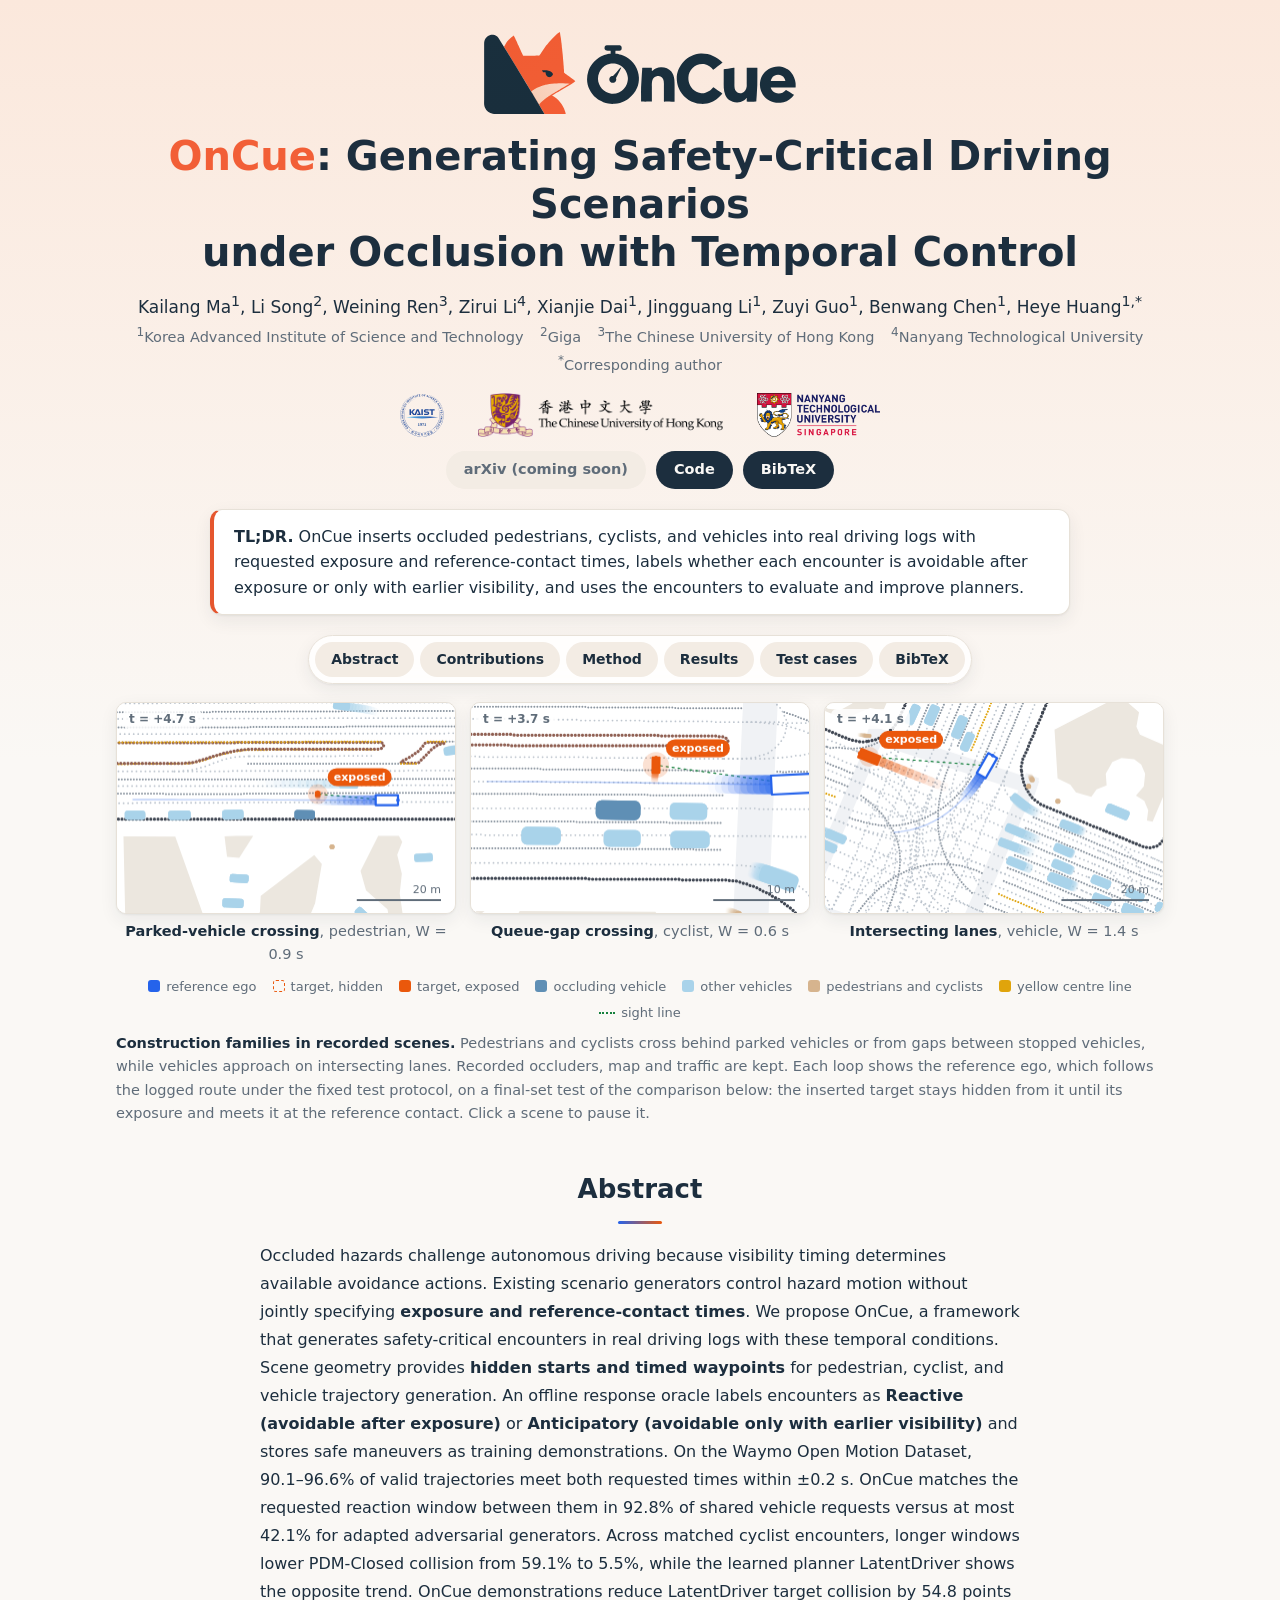
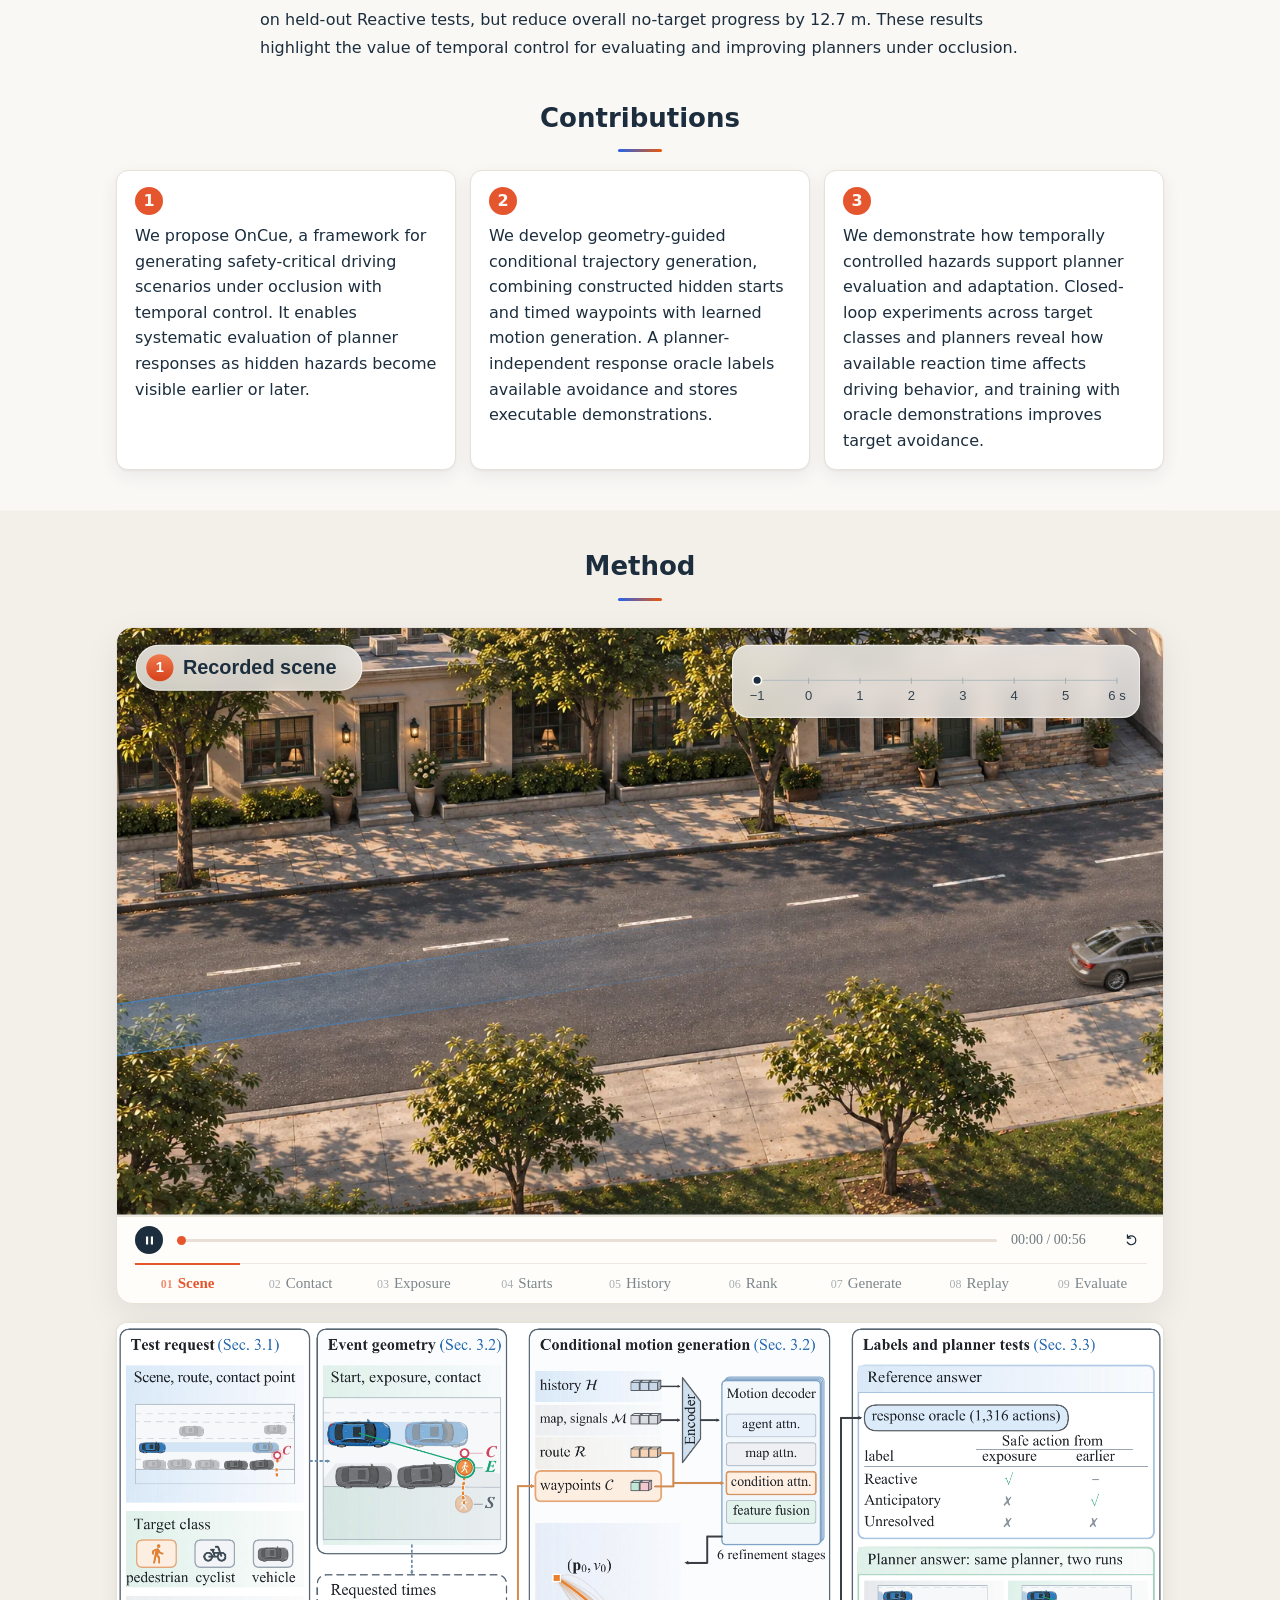
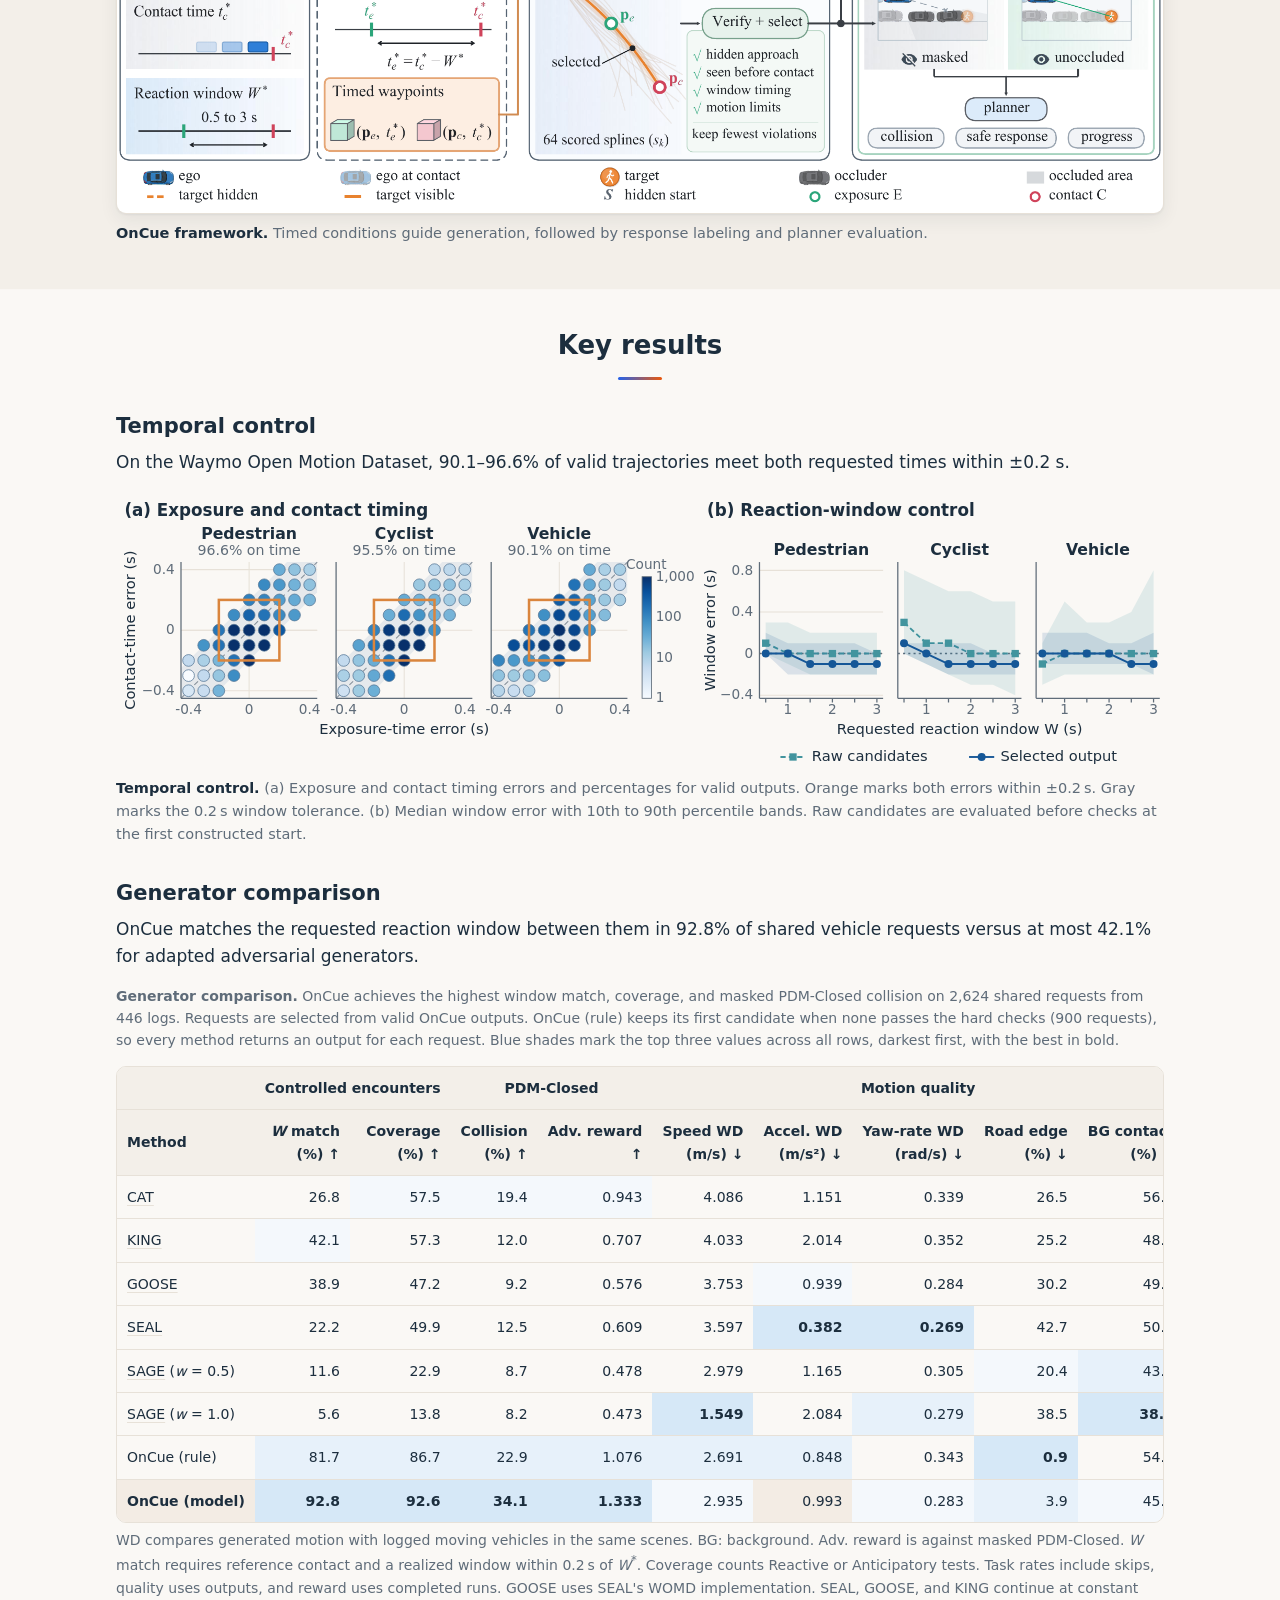
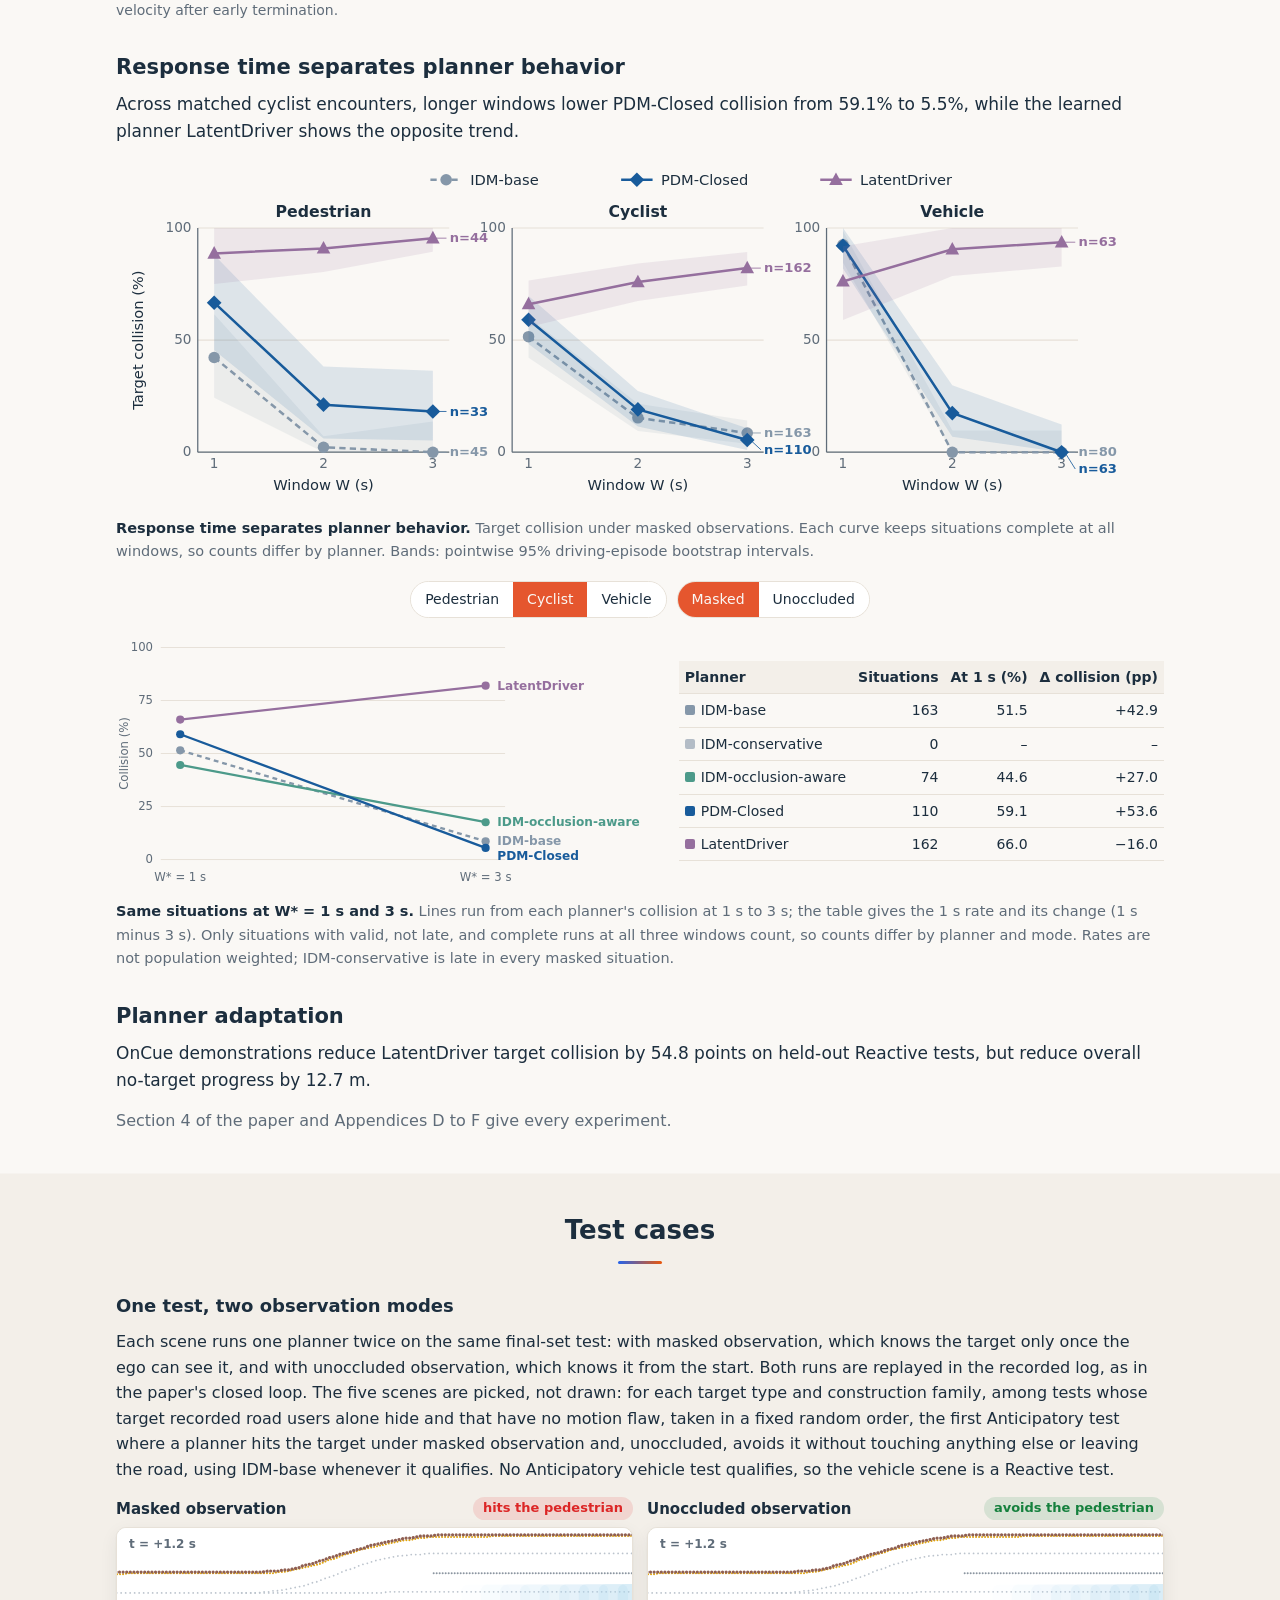
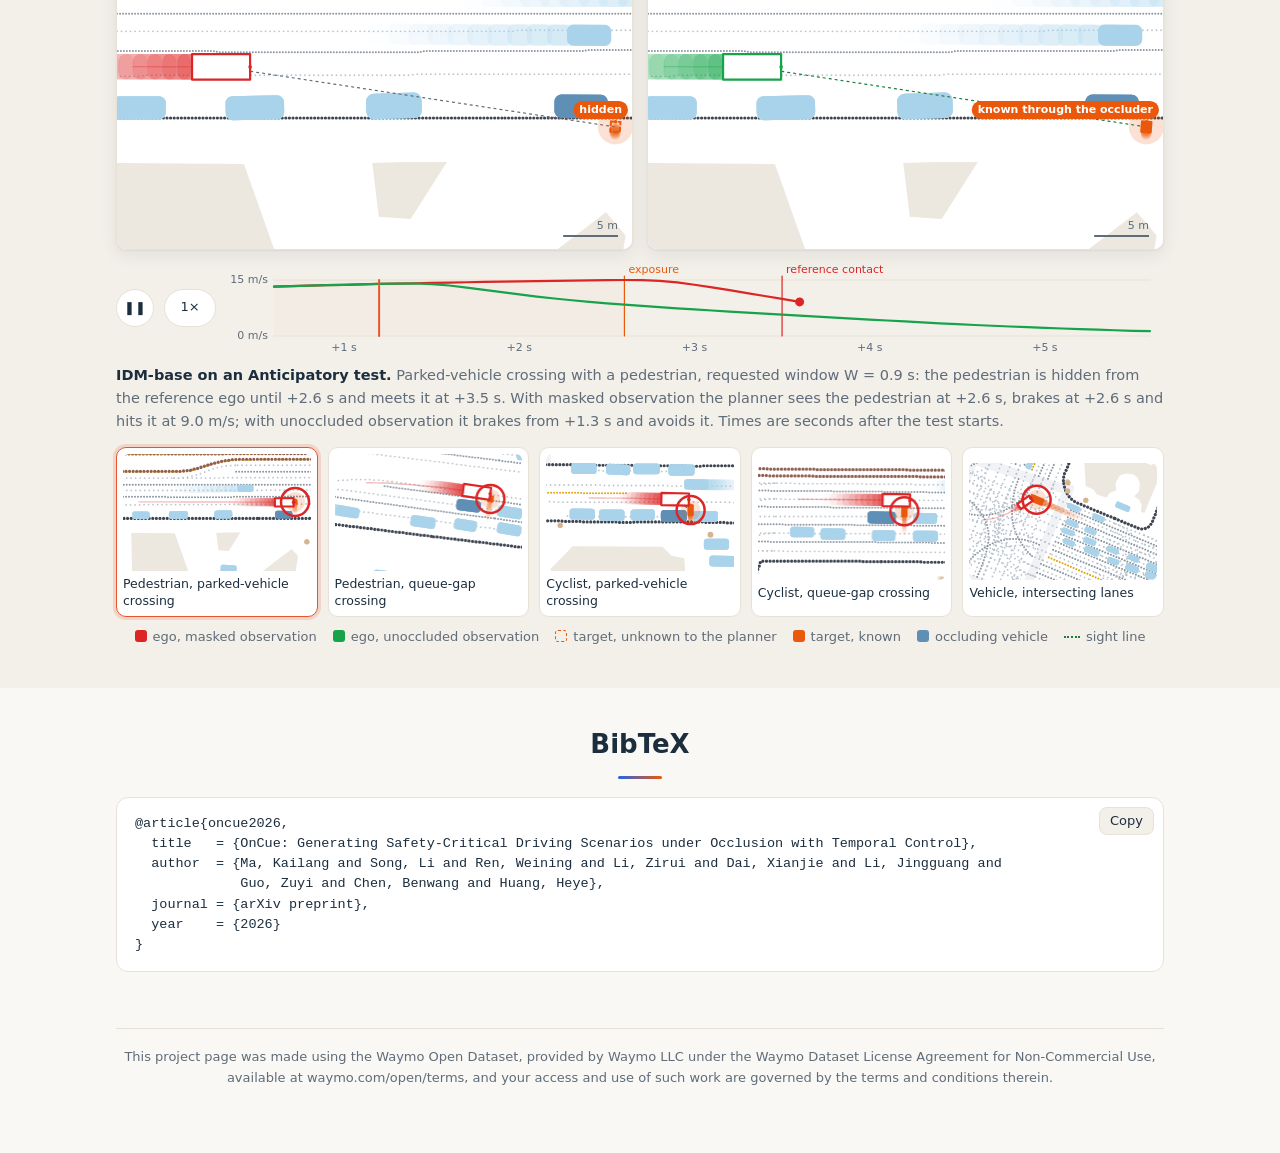
==== docs/index.html @ 8ee6f63e "Project page: anchors clear the section bar, a shorter first screen, a narrower left-aligned abstrac" ====
<!doctype html>
<html lang="en" data-theme="light">
<head>
<meta charset="utf-8">
<meta name="viewport" content="width=device-width, initial-scale=1">
<title>OnCue</title>
<style>
:root {
  /* warm light page in the logo's colours: navy text, orange accents (user 11-25) */
  --bg: #faf8f5; --text: #1c2e3e; --muted: #5f6c79; --line: #e7e1d8; --soft: #f3efe9;
  --accent: #e5562e; --chip: #f3ece4; --card: #ffffff; --key: #ebe4da;
  /* scene colors: the case browser's (common.css) */
  --map: #ffffff; --ego: #2563eb; --target: #ea580c; --occluder: #5f8fb5; --other: #a9d3ea; --walker: #d6b48e;
  --lane: #bcc4cd; --road-line: #8c96a1; --yellow-line: #e0a40b; --edge: #3f4652; --median: #8f5f52; --cross: #f0f2f5; --good: #15803d; --warn: #b45309;
  --danger: #dc2626; --static: #ece7df;
  --rank-one: #d6e8f7; --rank-two: #e7f1fa; --rank-three: #f4f8fc; /* the paper's top-three shades, lightened */
  --hero-top: #fbe8dc; --shadow: 0 1px 2px rgba(28, 46, 62, .05), 0 6px 18px rgba(28, 46, 62, .07);
}
@media (prefers-color-scheme: dark) {
  :root:not([data-theme="light"]) {
    --bg: #14171b; --text: #e7eaee; --muted: #a2abb7; --line: #2c323a; --soft: #1b1f24;
    --accent: #7fb0ec; --chip: #222831; --card: #1b1f24; --key: #343d4a;
    --map: #0b0f14; --ego: #60a5fa; --target: #fb923c; --occluder: #8fb6d6; --other: #3e6f8c; --walker: #8c6c4c;
    --lane: #333c48; --road-line: #5d6875; --yellow-line: #c99a1e; --edge: #a8b1bd; --median: #b98374; --cross: #1a2028; --good: #4ade80; --warn: #fbbf24;
    --danger: #f87171; --static: #262320;
  --rank-one: #1f4a72; --rank-two: #1b3954; --rank-three: #182a3c;
  --hero-top: #18222e; --shadow: 0 1px 2px rgba(0, 0, 0, .3), 0 6px 18px rgba(0, 0, 0, .25);
  }
}
:root[data-theme="dark"] {
  --bg: #14171b; --text: #e7eaee; --muted: #a2abb7; --line: #2c323a; --soft: #1b1f24;
  --accent: #7fb0ec; --chip: #222831; --card: #1b1f24; --key: #343d4a;
  --map: #0b0f14; --ego: #60a5fa; --target: #fb923c; --occluder: #8fb6d6; --other: #3e6f8c; --walker: #8c6c4c;
  --lane: #333c48; --road-line: #5d6875; --yellow-line: #c99a1e; --edge: #a8b1bd; --median: #b98374; --cross: #1a2028; --good: #4ade80; --warn: #fbbf24;
  --danger: #f87171; --static: #262320;
  --rank-one: #1f4a72; --rank-two: #1b3954; --rank-three: #182a3c;
  --hero-top: #18222e; --shadow: 0 1px 2px rgba(0, 0, 0, .3), 0 6px 18px rgba(0, 0, 0, .25);
}
* { box-sizing: border-box; }
html { scroll-behavior: smooth; }
body { margin: 0; background: linear-gradient(180deg, var(--hero-top) 0, var(--bg) 760px) no-repeat var(--bg); color: var(--text);
  font: 16px/1.6 system-ui, -apple-system, "Segoe UI", Roboto, "Helvetica Neue", Arial, sans-serif; }
main { max-width: 1080px; margin: 0 auto; padding: 0 16px 64px; }
header { text-align: center; padding: 28px 0 20px; }
h1 { font-size: clamp(26px, 4vw, 40px); line-height: 1.2; margin: 0 0 14px; font-weight: 700; }
.brand { color: #f25f37; }  /* the logo's orange */
.authors { font-size: 17px; margin: 4px 0 2px; }
.affiliations { color: var(--muted); font-size: 14.5px; margin: 2px 0; }
.affil-logos { display: flex; justify-content: center; align-items: center; flex-wrap: wrap; gap: 14px 34px; margin: 16px 0 6px; }
.affil-logos img { width: auto; display: block; }
.links { display: flex; flex-wrap: wrap; justify-content: center; gap: 10px; margin: 14px 0 0; }
.button { display: inline-block; padding: 7px 18px; border-radius: 999px; background: var(--text); color: var(--bg); text-decoration: none;
  font-weight: 600; font-size: 14.5px; }
.button:hover { background: var(--accent); }
.button.disabled { background: var(--chip); color: var(--muted); }
.bibtex { position: relative; }
.bibtex pre { margin: 0; padding: 16px 18px; overflow-x: auto; background: var(--card); border: 1px solid var(--line); border-radius: 12px;
  font-size: 13.5px; line-height: 1.5; }
.bibtex .copy { position: absolute; top: 10px; right: 10px; border: 1px solid var(--line); border-radius: 8px; background: var(--soft);
  color: var(--text); font: inherit; font-size: 13px; padding: 3px 10px; cursor: pointer; }
.logo { display: block; width: min(320px, 70%); height: auto; margin: 0 auto 14px; }
.logo-dark { display: none; }
@media (prefers-color-scheme: dark) { :root:not([data-theme="light"]) .logo-light { display: none; }
  :root:not([data-theme="light"]) .logo-dark { display: block; } }
:root[data-theme="dark"] .logo-light { display: none; }
:root[data-theme="dark"] .logo-dark { display: block; }
.venue { display: inline-block; color: var(--muted); margin: 0; padding: 3px 14px; border: 1px solid var(--line);
  border-radius: 999px; background: var(--card); font-size: 14px; }
.tldr { max-width: 860px; margin: 20px auto 0; padding: 14px 20px; border: 1px solid var(--line); border-left: 4px solid var(--accent);
  border-radius: 12px; background: var(--card); text-align: left; box-shadow: var(--shadow); }
nav.jump { display: flex; flex-wrap: wrap; justify-content: center; gap: 6px; width: fit-content; max-width: 100%;
  margin: 0 auto; padding: 6px; border: 1px solid var(--line); border-radius: 999px; position: sticky; top: 10px; z-index: 10;
  background: color-mix(in srgb, var(--card) 85%, transparent); box-shadow: var(--shadow);
  backdrop-filter: blur(8px); -webkit-backdrop-filter: blur(8px); }
nav.jump a { text-decoration: none; color: var(--text); background: var(--chip); border-radius: 999px;
  padding: 6px 16px; font-size: 14px; font-weight: 600; }
nav.jump a:hover { background: var(--accent); color: var(--bg); }
section { padding-top: 36px; }
section[id] { scroll-margin-top: 90px; }
h2 { font-size: 26px; margin: 0 0 18px; text-align: center; }
h2::after { content: ""; display: block; width: 44px; height: 3px; margin: 10px auto 0; border-radius: 2px;
  background: linear-gradient(90deg, var(--ego), var(--target)); }
section.band { background: var(--soft); box-shadow: 0 0 0 100vmax var(--soft); clip-path: inset(0 -100vmax);
  margin-top: 40px; padding-bottom: 36px; }
h3 { font-size: 18px; margin: 28px 0 8px; }
p { margin: 0 0 12px; }
.abstract { max-width: 760px; margin: 0 auto; text-align: left; line-height: 1.75; }
figure { margin: 18px 0 8px; }
figure img { display: block; width: 100%; height: auto; background: #fff; border-radius: 10px;
  border: 1px solid var(--line); box-shadow: var(--shadow); }
figcaption { color: var(--muted); font-size: 14.5px; margin-top: 8px; }
figcaption b { color: var(--text); }
.table-wrap { overflow-x: auto; margin: 14px 0 6px; border: 1px solid var(--line); border-radius: 10px; }
table { border-collapse: collapse; width: 100%; font-size: 14px; font-variant-numeric: tabular-nums; }
th, td { padding: 10px 10px; text-align: right; white-space: nowrap; border-bottom: 1px solid var(--line); }
.table-wrap td a { color: var(--text); text-decoration: underline; text-decoration-color: var(--line); text-underline-offset: 3px; }
.table-wrap td a:hover { color: var(--accent); text-decoration-color: var(--accent); }
th:first-child, td:first-child { text-align: left; }
thead th { background: var(--soft); font-weight: 600; }
thead tr.groups th { text-align: center; border-bottom: 1px solid var(--line); }
tbody tr:last-child td { border-bottom: 0; }
tr.ours td { background: var(--chip); }  /* bold only where the paper bolds a value */
tr.ours td:first-child { font-weight: 600; }
.table-wrap td.rank-one { background: var(--rank-one); }
.table-wrap td.rank-two { background: var(--rank-two); }
.table-wrap td.rank-three { background: var(--rank-three); }
.key { background: var(--key); padding: 1px 4px; border-radius: 3px; }  /* the paper's grey box on OnCue's key values */
.note { color: var(--muted); font-size: 14px; }
th.sortable { cursor: pointer; user-select: none; }
th.sortable:hover, th.sortable:focus-visible { color: var(--accent); outline: none; }
.sort-mark { color: var(--accent); font-size: 11px; }
/* a figure the paper sets one column wide: about the share of the text width it has in the paper
   (a CVPR column is 47% of the text width), centred (build_page.py marks it) */
figure.column { max-width: 480px; margin-left: auto; margin-right: auto; }
.lead { color: var(--muted); }
.result { margin-top: 30px; }
.result h3 { font-size: 21px; margin: 0 0 6px; }
.claim { font-size: 17px; margin: 0 0 14px; }
.chart-body { position: relative; }
.chart-body svg { display: block; width: 100%; height: auto; }
.chart .grid { stroke: var(--line); stroke-width: 1; }
.chart .axis { stroke: var(--muted); stroke-width: 1.2; }
.chart .tick { fill: var(--muted); font-size: 13px; }
.chart .label { fill: var(--text); font-size: 14px; }
.chart .panel-title { fill: var(--text); font-size: 16px; font-weight: 700; }
.chart .kind { fill: var(--text); font-size: 15px; font-weight: 600; }
.chart .share { fill: var(--muted); font-size: 13.5px; }
.chart .count { font-size: 12.5px; font-weight: 600; }
.chart .tolerance { fill: #e2e6ea; opacity: .8; }  /* the caption's gray tolerance band */
.chart .diagonal { stroke: var(--muted); stroke-width: 1; stroke-dasharray: 5 4; opacity: .7; }
.chart .zero { stroke: var(--line); stroke-width: 1; }
.chart .zero-dotted { stroke: var(--muted); stroke-width: 1.4; stroke-dasharray: 2 3; }
.chart .count-dot { stroke: #537493; stroke-width: .7; }
.chart .on-time { fill: none; stroke-width: 2.4; }
.chart .bar { stroke: var(--muted); stroke-width: .8; }
.chart .mark { cursor: pointer; }
.chart .legend-item { cursor: pointer; }
.chart-tip { position: absolute; pointer-events: none; opacity: 0; transition: opacity .12s; background: var(--text); color: var(--bg);
  font-size: 13px; padding: 5px 9px; border-radius: 6px; white-space: nowrap; box-shadow: var(--shadow); }
/* a figure the paper stacks in one column, its two panels side by side at one height */
.panels { display: flex; gap: 18px; align-items: flex-start; }
.panels img { min-width: 0; }
@media (max-width: 760px) { .panels { flex-direction: column; } .panels img { flex: none !important; width: 100%; } }
.contributions { list-style: none; display: grid; grid-template-columns: repeat(3, 1fr); gap: 14px; margin: 0; padding: 0;
  counter-reset: contribution; }
.contributions li { counter-increment: contribution; background: var(--card); border: 1px solid var(--line); border-radius: 12px;
  padding: 16px 18px; box-shadow: var(--shadow); }
.contributions li::before { content: counter(contribution); display: flex; align-items: center; justify-content: center;
  width: 28px; height: 28px; margin-bottom: 8px; border-radius: 50%; background: var(--accent); color: var(--bg); font-weight: 700; }
@media (max-width: 760px) { .contributions { grid-template-columns: 1fr; } }
/* scene animations (assets/player.js) */
canvas.scene { display: block; width: 100%; aspect-ratio: 16 / 10; border: 1px solid var(--line); border-radius: 10px; box-shadow: var(--shadow);
  background: var(--map); cursor: pointer; }
.loops { display: grid; grid-template-columns: repeat(3, 1fr); gap: 14px; margin-top: 18px; }
.loops figure { margin: 0; }
.loops figcaption { text-align: center; margin-top: 6px; }
.legend-row { display: flex; flex-wrap: wrap; justify-content: center; gap: 6px 16px; color: var(--muted);
  font-size: 13px; margin: 10px 0 4px; }
.legend-row i { display: inline-block; width: 12px; height: 12px; border-radius: 3px; vertical-align: -1px; margin-right: 6px; }
.legend-row i.dashed { border: 1.5px dashed var(--target); }
.legend-row i.dotted { height: 0; border-top: 2px dotted var(--good); border-radius: 0; vertical-align: 3px; width: 16px; }
.cmp { margin-top: 14px; }
.cmp-panels { display: grid; grid-template-columns: 1fr 1fr; gap: 14px; }
.cmp-panels figure { margin: 0; }
.panel-head { display: flex; justify-content: space-between; align-items: center; gap: 8px; margin-bottom: 6px; font-size: 15px; }
.badge { border-radius: 999px; padding: 1px 10px; font-size: 13px; font-weight: 600; white-space: nowrap; }
.badge.hit { color: var(--danger); background: color-mix(in srgb, var(--danger) 13%, transparent); }
.badge.safe { color: var(--good); background: color-mix(in srgb, var(--good) 13%, transparent); }
.cmp-bar { display: flex; align-items: center; gap: 10px; margin-top: 10px; }
.cmp-bar .strip { flex: 1; min-width: 0; height: 96px; cursor: ew-resize; }
.play { flex: none; width: 38px; height: 38px; border-radius: 50%; border: 1px solid var(--line); background: var(--card);
  color: var(--text); font-size: 13px; cursor: pointer; }
.speed { flex: none; height: 38px; min-width: 52px; padding: 0 10px; border-radius: 19px; border: 1px solid var(--line);
  background: var(--card); color: var(--text); font: inherit; font-size: 13px; cursor: pointer; font-variant-numeric: tabular-nums; }
.cmp-caption { color: var(--muted); font-size: 14.5px; margin: 8px 0 0; }
.pipeline { margin-top: 26px; }
.film-panel { overflow: hidden; border-radius: 16px; border: 1px solid var(--line); background: #fffdf9; box-shadow: 0 12px 34px rgba(28,46,62,0.08); }
.film-picture { position: relative; }
.film-picture canvas { display: block; width: 100%; aspect-ratio: 16 / 9; background: #e5e2d8; cursor: pointer; }
.film-loading { position: absolute; inset: 0; display: grid; place-items: center; background: #faf8f5; color: #7c8589; font-size: 13px; }
.film-loading[hidden] { display: none; }
.film-transport { display: flex; align-items: center; gap: 14px; height: 47px; padding: 0 18px; border-top: 1px solid #e9e3da; }
.film-icon { border: 0; width: 28px; height: 28px; flex: none; display: grid; place-items: center; padding: 0; border-radius: 50%; cursor: pointer; background: transparent; color: var(--text); }
.film-icon:hover { color: var(--accent); }
.film-icon svg { width: 13px; height: 13px; }
#film-play { background: var(--text); color: #fff; }
#film-play:hover { background: var(--accent); }
.film-time { font: 14px "Times New Roman", Times, serif; min-width: 92px; flex: none; color: #6f7a80; }
.film-progress { appearance: none; -webkit-appearance: none; flex: 1; min-width: 30px; height: 25px; margin: 0; cursor: ew-resize; background: transparent; --p: 0%; }
.film-progress::-webkit-slider-runnable-track { height: 3px; border-radius: 3px; background: linear-gradient(to right, var(--accent) var(--p), #e8e0d6 var(--p)); }
.film-progress::-moz-range-track { height: 3px; background: #e8e0d6; }
.film-progress::-moz-range-progress { height: 3px; background: var(--accent); }
.film-progress::-webkit-slider-thumb { appearance: none; -webkit-appearance: none; width: 9px; height: 9px; border-radius: 50%; margin-top: -3px; background: var(--accent); }
.film-progress::-moz-range-thumb { width: 9px; height: 9px; border: 0; border-radius: 50%; background: var(--accent); }
.film-chapters { border-top: 1px solid #eee8e1; display: grid; grid-template-columns: repeat(9, 1fr); gap: 4px; margin: 0 16px; height: 40px; }
.film-chapters button { position: relative; border: 0; cursor: pointer; font: 15px "Times New Roman", Times, serif; white-space: nowrap; color: #7b868c; background: none; padding: 0 2px; }
.film-chapters button::before { content: ''; position: absolute; top: -1px; left: 2px; right: 2px; height: 2px; }
.film-chapters button[aria-current="step"] { color: var(--accent); font-weight: 600; }
.film-chapters button[aria-current="step"]::before { background: var(--accent); }
.film-chapters .num { font-size: 12px; opacity: 0.65; margin-right: 5px; }
.film-sr { position: absolute; width: 1px; height: 1px; overflow: hidden; clip-path: inset(50%); }
@media (max-width: 650px) {
  .film-transport { height: 42px; padding: 0 10px; gap: 9px; }
  .film-time { font-size: 12px; min-width: 74px; }
  .film-chapters { margin: 0 6px; gap: 0; height: 34px; }
  .film-chapters button { font-size: 11px; }
  .film-chapters .num, #film-restart { display: none; }
}
.explorer-controls { display: flex; flex-wrap: wrap; justify-content: center; gap: 10px; }
.seg { display: inline-flex; border: 1px solid var(--line); border-radius: 999px; overflow: hidden; }
.seg button { border: 0; background: var(--card); color: var(--text); font: inherit; font-size: 14px; padding: 6px 14px; cursor: pointer; }
.seg button[aria-pressed="true"] { background: var(--accent); color: var(--bg); }
.explorer-body { display: grid; grid-template-columns: 3fr 2fr; gap: 18px; align-items: center; margin-top: 12px; }
#q5-explorer svg { width: 100%; height: auto; display: block; }
#q5-explorer .grid { stroke: var(--line); }
#q5-explorer .tick { fill: var(--muted); font-size: 12px; }
#q5-explorer .name { font-size: 12.5px; font-weight: 600; }
#q5-explorer table { border-collapse: collapse; width: 100%; font-size: 14px; font-variant-numeric: tabular-nums; }
#q5-explorer th, #q5-explorer td { padding: 5px 6px; border-bottom: 1px solid var(--line); text-align: right; }
#q5-explorer th:first-child, #q5-explorer td:first-child { text-align: left; }
#q5-explorer td i { display: inline-block; width: 10px; height: 10px; border-radius: 2px; margin-right: 6px; }
@media (max-width: 760px) { .explorer-body { grid-template-columns: 1fr; } }
.cmp-caption b { color: var(--text); }
.thumbs { display: grid; grid-template-columns: repeat(5, 1fr); gap: 10px; margin-top: 14px; }
.thumb { border: 1px solid var(--line); border-radius: 10px; background: var(--card); color: var(--text); padding: 6px;
  font: inherit; font-size: 12.5px; line-height: 1.35; text-align: left; cursor: pointer; }
.thumb canvas { display: block; width: 100%; aspect-ratio: 16 / 10; border-radius: 6px; background: var(--map); margin-bottom: 5px; }
.thumb[aria-selected="true"] { border-color: var(--accent); box-shadow: 0 0 0 3px color-mix(in srgb, var(--accent) 18%, transparent); }
footer { margin-top: 56px; padding-top: 18px; border-top: 1px solid var(--line); color: var(--muted);
  font-size: 13px; text-align: center; }
@media (max-width: 760px) {
  .loops, .cmp-panels { grid-template-columns: 1fr; }
  .thumbs { grid-template-columns: repeat(2, 1fr); }
  .abstract { text-align: left; }
}
</style>
</head>
<body>
<main>
<header>
  <img class="logo logo-light" src="assets/logo.svg" alt="OnCue">
  <img class="logo logo-dark" src="assets/logo-dark.svg" alt="OnCue">
  <h1><span class="brand">OnCue</span>: Generating Safety-Critical Driving Scenarios<br>under Occlusion with Temporal Control</h1>
  <p class="authors">Kailang Ma<sup>1</sup>, Li Song<sup>2</sup>, Weining Ren<sup>3</sup>, Zirui Li<sup>4</sup>, Xianjie Dai<sup>1</sup>,
    Jingguang Li<sup>1</sup>, Zuyi Guo<sup>1</sup>, Benwang Chen<sup>1</sup>, Heye Huang<sup>1,*</sup></p>
  <p class="affiliations"><sup>1</sup>Korea Advanced Institute of Science and Technology &ensp; <sup>2</sup>Giga &ensp;
    <sup>3</sup>The Chinese University of Hong Kong &ensp; <sup>4</sup>Nanyang Technological University</p>
  <p class="affiliations"><sup>*</sup>Corresponding author</p>
  <div class="affil-logos">
    <img src="assets/affiliation-kaist.svg" alt="KAIST" style="height: 44px">
    <img src="assets/affiliation-cuhk.png" alt="The Chinese University of Hong Kong" style="height: 44px">
    <img src="assets/affiliation-ntu.png" alt="Nanyang Technological University" style="height: 44px">
  </div>
  <p class="links"><span class="button disabled">arXiv (coming soon)</span>
    <a class="button" href="https://github.com/mankasto/oncue">Code</a><a class="button" href="#bibtex">BibTeX</a></p>
  <p class="tldr"><b>TL;DR.</b> OnCue inserts occluded pedestrians, cyclists, and vehicles into real driving logs with requested exposure and reference-contact times, labels whether each encounter is avoidable after exposure or only with earlier visibility, and uses the encounters to evaluate and improve planners.</p>
</header>
<nav class="jump" aria-label="sections">
  <a href="#abstract">Abstract</a><a href="#contributions">Contributions</a><a href="#method">Method</a>
  <a href="#results">Results</a><a href="#cases">Test cases</a><a href="#bibtex">BibTeX</a>
</nav>

<figure class="hero">
  <div class="loops" id="families"></div>
  <div class="legend-row"><span><i style="background:var(--ego)"></i>reference ego</span><span><i class="dashed"></i>target, hidden</span>
    <span><i style="background:var(--target)"></i>target, exposed</span><span><i style="background:var(--occluder)"></i>occluding vehicle</span>
    <span><i style="background:var(--other)"></i>other vehicles</span><span><i style="background:var(--walker)"></i>pedestrians and cyclists</span>
    <span><i style="background:var(--yellow-line)"></i>yellow centre line</span><span><i class="dotted"></i>sight line</span></div>
  <figcaption><b>Construction families in recorded scenes.</b> Pedestrians and cyclists cross behind parked vehicles or from gaps between stopped vehicles, while vehicles approach on intersecting lanes. Recorded occluders, map and traffic are kept. Each loop shows the reference ego, which follows the logged route under the fixed test protocol, on a final-set test of the comparison below: the inserted target stays hidden from it until its exposure and meets it at the reference contact. Click a scene to pause it.</figcaption>
</figure>

<section id="abstract">
  <h2>Abstract</h2>
  <p class="abstract">Occluded hazards challenge autonomous driving because visibility timing determines available avoidance actions. Existing scenario generators control hazard motion without jointly specifying <b>exposure and reference-contact times</b>. We propose OnCue, a framework that generates safety-critical encounters in real driving logs with these temporal conditions. Scene geometry provides <b>hidden starts and timed waypoints</b> for pedestrian, cyclist, and vehicle trajectory generation. An offline response oracle labels encounters as <b>Reactive (avoidable after exposure)</b> or <b>Anticipatory (avoidable only with earlier visibility)</b> and stores safe maneuvers as training demonstrations. On the Waymo Open Motion Dataset, 90.1–96.6% of valid trajectories meet both requested times within ±0.2&nbsp;s. OnCue matches the requested reaction window between them in 92.8% of shared vehicle requests versus at most 42.1% for adapted adversarial generators. Across matched cyclist encounters, longer windows lower PDM-Closed collision from 59.1% to 5.5%, while the learned planner LatentDriver shows the opposite trend. OnCue demonstrations reduce LatentDriver target collision by 54.8 points on held-out Reactive tests, but reduce overall no-target progress by 12.7&nbsp;m. These results highlight the value of temporal control for evaluating and improving planners under occlusion.</p>
</section>

<section id="contributions">
  <h2>Contributions</h2>
  <ul class="contributions">
    <li>We propose OnCue, a framework for generating safety-critical driving scenarios under occlusion with temporal control. It enables systematic evaluation of planner responses as hidden hazards become visible earlier or later.</li>
    <li>We develop geometry-guided conditional trajectory generation, combining constructed hidden starts and timed waypoints with learned motion generation. A planner-independent response oracle labels available avoidance and stores executable demonstrations.</li>
    <li>We demonstrate how temporally controlled hazards support planner evaluation and adaptation. Closed-loop experiments across target classes and planners reveal how available reaction time affects driving behavior, and training with oracle demonstrations improves target avoidance.</li>
  </ul>
</section>

<section id="method" class="band">
  <h2>Method</h2>
  <figure class="pipeline" id="pipeline">
    <div class="film-panel">
      <div class="film-picture"><canvas id="film-canvas" width="1600" height="900" tabindex="0" role="img" aria-label="How one OnCue test is built: contact point, exposure point, hidden starts with one second of history, ranking, generation, replay, response label and planner tests"></canvas><div id="film-loading" class="film-loading">Loading the scene</div></div>
      <div class="film-transport">
        <button id="film-play" class="film-icon" type="button" aria-label="Pause animation"></button>
        <input id="film-progress" class="film-progress" type="range" min="0" max="56" step="0.01" value="0" aria-label="Animation progress">
        <span id="film-time" class="film-time">00:00 / 00:56</span>
        <button id="film-restart" class="film-icon" type="button" aria-label="Restart animation"><svg viewBox="0 0 16 16" fill="none"><path d="M3 5a5.5 5.5 0 1 1-.2 5M3 1v4h4" stroke="currentColor" stroke-width="1.5" stroke-linecap="round" stroke-linejoin="round"/></svg></button>
      </div>
      <nav id="film-chapters" class="film-chapters" aria-label="Animation chapters"></nav>
      <span id="film-announcement" class="film-sr" aria-live="polite"></span>
    </div>
  </figure>
  <figure>
    <img src="assets/method.png" alt="OnCue framework: geometry, conditional trajectory generation, oracle labeling and planner runs">
    <figcaption><b>OnCue framework.</b> Timed conditions guide generation, followed by response labeling and planner evaluation.</figcaption>
  </figure>
</section>

<section id="results">
  <h2>Key results</h2>

  <div class="result">
  <h3>Temporal control</h3>
  <p class="claim">On the Waymo Open Motion Dataset, 90.1–96.6% of valid trajectories meet both requested times within ±0.2&nbsp;s.</p>
  <figure class="chart" id="chart-time-control">
    <div class="chart-body" role="img" aria-label="Exposure- and contact-time errors of valid outputs per target type, and window error by requested window"></div>
    <figcaption><b>Temporal control.</b> (a) Exposure and contact timing errors and percentages for valid outputs. Orange marks both errors within ±0.2&thinsp;s. Gray marks the 0.2&thinsp;s window tolerance. (b) Median window error with 10th to 90th percentile bands. Raw candidates are evaluated before checks at the first constructed start.</figcaption>
  </figure>
  </div>

  <div class="result">
  <h3>Generator comparison</h3>
  <p class="claim">OnCue matches the requested reaction window between them in 92.8% of shared vehicle requests versus at most 42.1% for adapted adversarial generators.</p>
  <p class="note"><b>Generator comparison.</b> OnCue achieves the highest window match, coverage, and masked PDM-Closed collision on 2,624 shared requests from 446 logs. Requests are selected from valid OnCue outputs. OnCue (rule) keeps its first candidate when none passes the hard checks (900 requests), so every method returns an output for each request. Blue shades mark the top three values across all rows, darkest first, with the best in bold.</p>
  <div class="table-wrap">
    <table data-sortable>
      <thead>
        <tr class="groups"><th></th><th colspan="2">Controlled encounters</th><th colspan="2">PDM-Closed</th><th colspan="5">Motion quality</th></tr>
        <tr><th>Method</th><th><i>W</i> match<br>(%) ↑</th><th>Coverage<br>(%) ↑</th><th>Collision<br>(%) ↑</th><th>Adv. reward<br>↑</th><th>Speed WD<br>(m/s) ↓</th><th>Accel. WD<br>(m/s²) ↓</th><th>Yaw-rate WD<br>(rad/s) ↓</th><th>Road edge<br>(%) ↓</th><th>BG contact<br>(%) ↓</th></tr>
      </thead>
      <tbody>
        <tr><td><a href="https://github.com/metadriverse/cat">CAT</a></td><td>26.8</td><td class="rank-three">57.5</td><td class="rank-three">19.4</td><td class="rank-three">0.943</td><td>4.086</td><td>1.151</td><td>0.339</td><td>26.5</td><td>56.6</td></tr>
        <tr><td><a href="https://github.com/autonomousvision/king">KING</a></td><td class="rank-three">42.1</td><td>57.3</td><td>12.0</td><td>0.707</td><td>4.033</td><td>2.014</td><td>0.352</td><td>25.2</td><td>48.1</td></tr>
        <tr><td><a href="https://doi.org/10.1109/itsc58415.2024.10919498">GOOSE</a></td><td>38.9</td><td>47.2</td><td>9.2</td><td>0.576</td><td>3.753</td><td class="rank-three">0.939</td><td>0.284</td><td>30.2</td><td>49.0</td></tr>
        <tr><td><a href="https://github.com/cmubig/SEAL">SEAL</a></td><td>22.2</td><td>49.9</td><td>12.5</td><td>0.609</td><td>3.597</td><td class="rank-one"><b>0.382</b></td><td class="rank-one"><b>0.269</b></td><td>42.7</td><td>50.0</td></tr>
        <tr><td><a href="https://github.com/tongnie/SAGE">SAGE</a> (<i>w</i> = 0.5)</td><td>11.6</td><td>22.9</td><td>8.7</td><td>0.478</td><td>2.979</td><td>1.165</td><td>0.305</td><td class="rank-three">20.4</td><td class="rank-two">43.6</td></tr>
        <tr><td><a href="https://github.com/tongnie/SAGE">SAGE</a> (<i>w</i> = 1.0)</td><td>5.6</td><td>13.8</td><td>8.2</td><td>0.473</td><td class="rank-one"><b>1.549</b></td><td>2.084</td><td class="rank-two">0.279</td><td>38.5</td><td class="rank-one"><b>38.7</b></td></tr>
        <tr><td>OnCue (rule)</td><td class="rank-two">81.7</td><td class="rank-two">86.7</td><td class="rank-two">22.9</td><td class="rank-two">1.076</td><td class="rank-two">2.691</td><td class="rank-two">0.848</td><td>0.343</td><td class="rank-one"><b>0.9</b></td><td>54.5</td></tr>
        <tr class="ours"><td><b>OnCue (model)</b></td><td class="rank-one"><b>92.8</b></td><td class="rank-one"><b>92.6</b></td><td class="rank-one"><b>34.1</b></td><td class="rank-one"><b>1.333</b></td><td class="rank-three">2.935</td><td>0.993</td><td class="rank-three">0.283</td><td class="rank-two">3.9</td><td class="rank-three">45.7</td></tr>
      </tbody>
    </table>
  </div>
  <p class="note">WD compares generated motion with logged moving vehicles in the same scenes. BG: background. Adv. reward is against masked PDM-Closed. <i>W</i> match requires reference contact and a realized window within 0.2&thinsp;s of <i>W</i><sup>*</sup>. Coverage counts Reactive or Anticipatory tests. Task rates include skips, quality uses outputs, and reward uses completed runs. GOOSE uses SEAL's WOMD implementation. SEAL, GOOSE, and KING continue at constant velocity after early termination.</p>
  </div>

  <div class="result">
  <h3>Response time separates planner behavior</h3>
  <p class="claim">Across matched cyclist encounters, longer windows lower PDM-Closed collision from 59.1% to 5.5%, while the learned planner LatentDriver shows the opposite trend.</p>
  <figure class="chart" id="chart-matched-windows">
    <div class="chart-body" role="img" aria-label="Masked target collision of three planners at reaction windows of 1, 2 and 3 seconds"></div>
    <figcaption><b>Response time separates planner behavior.</b> Target collision under masked observations. Each curve keeps situations complete at all windows, so counts differ by planner. Bands: pointwise 95% driving-episode bootstrap intervals.</figcaption>
  </figure>
  <figure class="explorer" id="q5-explorer">
    <div class="explorer-controls"></div>
    <div class="explorer-body">
      <svg role="img" aria-label="Collision of each planner at W* = 1 s and 3 s in the same situations"></svg>
      <table data-sortable><thead><tr><th>Planner</th><th>Situations</th><th>At 1 s (%)</th><th>&Delta; collision (pp)</th></tr></thead><tbody></tbody></table>
    </div>
    <figcaption><b>Same situations at W* = 1 s and 3 s.</b> Lines run from each planner's collision
      at 1 s to 3 s; the table gives the 1 s rate and its change (1 s minus 3 s). Only situations with valid, not late, and
      complete runs at all three windows count, so counts differ by planner and mode. Rates are not population weighted;
      IDM-conservative is late in every masked situation.</figcaption>
  </figure>
  </div>

  <div class="result">
  <h3>Planner adaptation</h3>
  <p class="claim">OnCue demonstrations reduce LatentDriver target collision by 54.8 points on held-out Reactive tests, but reduce overall no-target progress by 12.7&nbsp;m.</p>
  </div>

  <p class="lead">Section 4 of the paper and Appendices D to F give every experiment.</p>
</section>

<section id="cases" class="band">
  <h2>Test cases</h2>
  <h3>One test, two observation modes</h3>
  <p>Each scene runs one planner twice on the same final-set test: with masked observation, which knows the target only once the ego can see it, and with unoccluded observation, which knows it from the start. Both runs are replayed in the recorded log, as in the paper's closed loop. The five scenes are picked, not drawn: for each target type and construction family, among tests whose target recorded road users alone hide and that have no motion flaw, taken in a fixed random order, the first Anticipatory test where a planner hits the target under masked observation and, unoccluded, avoids it without touching anything else or leaving the road, using IDM-base whenever it qualifies. No Anticipatory vehicle test qualifies, so the vehicle scene is a Reactive test.</p>
  <div class="cmp" id="compare"></div>
  <div class="legend-row"><span><i style="background:#dc2626"></i>ego, masked observation</span><span><i style="background:#16a34a"></i>ego, unoccluded observation</span>
    <span><i class="dashed"></i>target, unknown to the planner</span><span><i style="background:var(--target)"></i>target, known</span>
    <span><i style="background:var(--occluder)"></i>occluding vehicle</span><span><i class="dotted"></i>sight line</span></div>
</section>

<section id="bibtex">
  <h2>BibTeX</h2>
  <div class="bibtex"><button class="copy" type="button">Copy</button><pre>@article{oncue2026,
  title   = {OnCue: Generating Safety-Critical Driving Scenarios under Occlusion with Temporal Control},
  author  = {Ma, Kailang and Song, Li and Ren, Weining and Li, Zirui and Dai, Xianjie and Li, Jingguang and
             Guo, Zuyi and Chen, Benwang and Huang, Heye},
  journal = {arXiv preprint},
  year    = {2026}
}</pre></div>
  <script>
    document.querySelector(".bibtex .copy").onclick = e => {
      navigator.clipboard.writeText(document.querySelector(".bibtex pre").textContent);
      e.target.textContent = "Copied"; setTimeout(() => { e.target.textContent = "Copy"; }, 1500);
    };
  </script>
</section>

<footer>This project page was made using the Waymo Open Dataset, provided by Waymo LLC under the Waymo Dataset License Agreement for Non-Commercial Use, available at waymo.com/open/terms, and your access and use of such work are governed by the terms and conditions therein.</footer>
</main>
<script>window.DEMO = {"families": [{"case": "player_0", "kind": "kerb"}, {"case": "player_3", "kind": "queue"}, {"case": "player_4", "kind": "lane"}], "compare": [{"case": "player_0", "planner": "reactive", "target": "pedestrian", "site_kind": "kerb", "test": "anticipation"}, {"case": "player_1", "planner": "reactive", "target": "pedestrian", "site_kind": "queue", "test": "anticipation"}, {"case": "player_2", "planner": "reactive", "target": "cyclist", "site_kind": "kerb", "test": "anticipation"}, {"case": "player_3", "planner": "reactive", "target": "cyclist", "site_kind": "queue", "test": "anticipation"}, {"case": "player_4", "planner": "pdm_closed", "target": "vehicle", "site_kind": "lane", "test": "reaction"}]};</script>
<script>window.Q5 = {"rows": {"pedestrian": {"masked": [{"planner": "IDM-base", "situations": 45, "at1": 42.2, "delta": 42.2}, {"planner": "IDM-conservative", "situations": 0, "at1": null, "delta": null}, {"planner": "IDM-occlusion-aware", "situations": 29, "at1": 37.9, "delta": 37.9}, {"planner": "PDM-Closed", "situations": 33, "at1": 66.7, "delta": 48.5}, {"planner": "LatentDriver", "situations": 44, "at1": 88.6, "delta": -6.8}], "see": [{"planner": "IDM-base", "situations": 45, "at1": 0.0, "delta": 0.0}, {"planner": "IDM-conservative", "situations": 45, "at1": 0.0, "delta": 0.0}, {"planner": "IDM-occlusion-aware", "situations": 45, "at1": 0.0, "delta": 0.0}, {"planner": "PDM-Closed", "situations": 45, "at1": 26.7, "delta": 15.6}, {"planner": "LatentDriver", "situations": 45, "at1": 86.7, "delta": -6.7}]}, "cyclist": {"masked": [{"planner": "IDM-base", "situations": 163, "at1": 51.5, "delta": 42.9}, {"planner": "IDM-conservative", "situations": 0, "at1": null, "delta": null}, {"planner": "IDM-occlusion-aware", "situations": 74, "at1": 44.6, "delta": 27.0}, {"planner": "PDM-Closed", "situations": 110, "at1": 59.1, "delta": 53.6}, {"planner": "LatentDriver", "situations": 162, "at1": 66.0, "delta": -16.0}], "see": [{"planner": "IDM-base", "situations": 166, "at1": 30.1, "delta": 21.1}, {"planner": "IDM-conservative", "situations": 166, "at1": 0.0, "delta": 0.0}, {"planner": "IDM-occlusion-aware", "situations": 166, "at1": 30.1, "delta": 21.1}, {"planner": "PDM-Closed", "situations": 166, "at1": 25.3, "delta": 22.9}, {"planner": "LatentDriver", "situations": 166, "at1": 66.3, "delta": -15.1}]}, "vehicle": {"masked": [{"planner": "IDM-base", "situations": 80, "at1": 92.5, "delta": 92.5}, {"planner": "IDM-conservative", "situations": 0, "at1": null, "delta": null}, {"planner": "IDM-occlusion-aware", "situations": 68, "at1": 41.2, "delta": 41.2}, {"planner": "PDM-Closed", "situations": 63, "at1": 92.1, "delta": 92.1}, {"planner": "LatentDriver", "situations": 63, "at1": 76.2, "delta": -17.5}], "see": [{"planner": "IDM-base", "situations": 80, "at1": 0.0, "delta": 0.0}, {"planner": "IDM-conservative", "situations": 80, "at1": 0.0, "delta": 0.0}, {"planner": "IDM-occlusion-aware", "situations": 80, "at1": 0.0, "delta": 0.0}, {"planner": "PDM-Closed", "situations": 80, "at1": 43.8, "delta": 43.8}, {"planner": "LatentDriver", "situations": 80, "at1": 68.8, "delta": -17.5}]}}};</script>
<script src="assets/common.js"></script>
<script src="assets/player.js"></script>
<script>window.PIPELINE = {case: window.DEMO.families[0].case};</script>
<script src="assets/film.js"></script>
<script src="assets/film-data.js"></script>
<script src="assets/film-player.js"></script>
<script>window.CHARTS = {"time_control":{"on_time_s":0.2,"requested_w":[0.5,1.0,1.5,2.0,2.5,3.0],"timing":{"pedestrian":{"on_time_pct":96.6,"outputs":26640,"points":[[-1.0,-0.8,1],[-0.6,-0.7,2],[-0.6,-0.4,2],[-0.5,-0.5,1],[-0.5,-0.4,1],[-0.5,-0.3,3],[-0.4,-0.5,3],[-0.4,-0.4,3],[-0.4,-0.3,1],[-0.4,-0.2,6],[-0.3,-0.5,5],[-0.3,-0.4,5],[-0.3,-0.3,6],[-0.3,-0.2,10],[-0.3,-0.1,70],[-0.2,-0.4,27],[-0.2,-0.3,15],[-0.2,-0.2,25],[-0.2,-0.1,174],[-0.2,0.0,161],[-0.1,-0.3,85],[-0.1,-0.2,175],[-0.1,-0.1,2279],[-0.1,0.0,2224],[-0.1,0.1,87],[0.0,-0.2,969],[0.0,-0.1,7481],[0.0,0.0,6857],[0.0,0.1,262],[0.0,0.2,121],[0.1,-0.1,2039],[0.1,0.0,2093],[0.1,0.1,168],[0.1,0.2,108],[0.1,0.3,93],[0.2,0.0,350],[0.2,0.1,96],[0.2,0.2,55],[0.2,0.3,62],[0.2,0.4,34],[0.3,0.1,61],[0.3,0.2,36],[0.3,0.3,28],[0.3,0.4,17],[0.3,0.5,14],[0.4,0.2,25],[0.4,0.3,17],[0.4,0.4,10],[0.4,0.5,16],[0.4,0.6,13],[0.5,0.3,21],[0.5,0.4,19],[0.5,0.5,15],[0.5,0.6,15],[0.5,0.7,20],[0.6,0.4,12],[0.6,0.5,16],[0.6,0.6,20],[0.6,0.7,15],[0.6,0.8,14],[0.7,0.5,4],[0.7,0.6,9],[0.7,0.7,12],[0.7,0.8,15],[0.7,0.9,8],[0.8,0.6,1],[0.8,0.7,5],[0.8,0.8,3],[0.8,0.9,3],[0.8,1.0,6],[0.9,0.8,2],[0.9,1.0,3],[0.9,1.1,1],[1.0,1.0,1],[1.0,1.1,1],[1.1,1.0,1],[1.2,1.3,2]]},"cyclist":{"on_time_pct":95.5,"outputs":12570,"points":[[-0.8,-0.7,1],[-0.8,-0.6,1],[-0.7,-0.6,2],[-0.7,-0.5,1],[-0.6,-0.6,2],[-0.6,-0.4,1],[-0.5,-0.7,3],[-0.5,-0.6,3],[-0.5,-0.5,5],[-0.5,-0.3,2],[-0.4,-0.6,2],[-0.4,-0.5,2],[-0.4,-0.4,4],[-0.4,-0.3,10],[-0.4,-0.2,6],[-0.3,-0.5,11],[-0.3,-0.4,13],[-0.3,-0.3,13],[-0.3,-0.2,16],[-0.3,-0.1,46],[-0.2,-0.4,31],[-0.2,-0.3,38],[-0.2,-0.2,34],[-0.2,-0.1,159],[-0.2,0.0,115],[-0.1,-0.3,190],[-0.1,-0.2,167],[-0.1,-0.1,973],[-0.1,0.0,773],[-0.1,0.1,33],[0.0,-0.2,1242],[0.0,-0.1,3631],[0.0,0.0,2668],[0.0,0.1,205],[0.0,0.2,35],[0.1,-0.1,1046],[0.1,0.0,691],[0.1,0.1,71],[0.1,0.2,27],[0.1,0.3,14],[0.2,0.0,74],[0.2,0.1,29],[0.2,0.2,26],[0.2,0.3,16],[0.2,0.4,7],[0.3,0.1,26],[0.3,0.2,12],[0.3,0.3,17],[0.3,0.4,7],[0.4,0.2,14],[0.4,0.3,11],[0.4,0.4,8],[0.4,0.5,2],[0.5,0.3,10],[0.5,0.4,6],[0.5,0.5,2],[0.5,0.6,3],[0.6,0.4,4],[0.6,0.5,1],[0.6,0.6,1],[0.6,0.8,1],[0.7,0.5,4],[0.7,0.6,1],[0.8,0.8,1]]},"vehicle":{"on_time_pct":90.1,"outputs":13572,"points":[[-2.6,-2.6,1],[-2.3,-2.2,1],[-2.2,-2.0,1],[-2.1,-2.1,1],[-2.0,-1.9,1],[-1.8,-1.6,1],[-1.5,-1.6,1],[-1.5,-1.4,1],[-1.5,-1.3,1],[-1.4,-1.6,1],[-1.4,-1.5,1],[-1.3,-1.5,1],[-1.3,-1.1,3],[-1.2,-1.4,1],[-1.2,-1.3,1],[-1.2,-1.1,1],[-1.1,-1.2,3],[-1.1,-1.0,1],[-1.0,-1.2,1],[-1.0,-0.9,1],[-1.0,-0.8,1],[-0.9,-1.1,1],[-0.9,-1.0,1],[-0.9,-0.8,3],[-0.9,-0.7,2],[-0.8,-1.0,1],[-0.8,-0.9,2],[-0.8,-0.8,1],[-0.8,-0.7,6],[-0.8,-0.6,7],[-0.7,-0.9,4],[-0.7,-0.8,4],[-0.7,-0.7,3],[-0.7,-0.6,3],[-0.7,-0.5,10],[-0.6,-0.8,4],[-0.6,-0.7,1],[-0.6,-0.6,4],[-0.6,-0.5,7],[-0.6,-0.4,14],[-0.5,-0.7,2],[-0.5,-0.6,6],[-0.5,-0.5,8],[-0.5,-0.4,16],[-0.5,-0.3,38],[-0.4,-0.6,3],[-0.4,-0.5,8],[-0.4,-0.4,8],[-0.4,-0.3,17],[-0.4,-0.2,106],[-0.3,-0.5,3],[-0.3,-0.4,5],[-0.3,-0.3,13],[-0.3,-0.2,61],[-0.3,-0.1,457],[-0.2,-0.4,10],[-0.2,-0.3,18],[-0.2,-0.2,72],[-0.2,-0.1,424],[-0.2,0.0,166],[-0.1,-0.3,19],[-0.1,-0.2,109],[-0.1,-0.1,797],[-0.1,0.0,330],[-0.1,0.1,78],[0.0,-0.2,378],[0.0,-0.1,4636],[0.0,0.0,2438],[0.0,0.1,503],[0.0,0.2,315],[0.1,-0.1,686],[0.1,0.0,553],[0.1,0.1,333],[0.1,0.2,232],[0.1,0.3,172],[0.2,0.0,82],[0.2,0.1,52],[0.2,0.2,45],[0.2,0.3,37],[0.2,0.4,37],[0.3,0.1,21],[0.3,0.2,14],[0.3,0.3,13],[0.3,0.4,10],[0.3,0.5,8],[0.4,0.2,11],[0.4,0.3,6],[0.4,0.4,11],[0.4,0.5,2],[0.4,0.6,3],[0.5,0.3,8],[0.5,0.4,4],[0.5,0.5,7],[0.5,0.6,5],[0.5,0.7,2],[0.6,0.4,4],[0.6,0.5,4],[0.6,0.6,3],[0.6,0.8,1],[0.7,0.5,4],[0.7,0.6,5],[0.7,0.7,2],[0.7,0.8,2],[0.7,0.9,1],[0.8,0.6,5],[0.8,0.7,2],[0.8,0.8,1],[0.8,0.9,2],[0.8,1.0,1],[0.9,0.7,2],[0.9,0.8,2],[0.9,1.0,1],[0.9,1.1,1],[1.0,0.8,1],[1.0,0.9,1],[1.0,1.0,3],[1.0,1.1,2],[1.0,1.2,1],[1.1,0.9,2],[1.1,1.1,2],[1.2,1.0,2],[1.2,1.2,1],[1.2,1.3,1],[1.2,1.4,1],[1.3,1.2,1],[1.4,1.6,1],[1.6,1.5,1],[1.6,1.6,1],[1.7,1.5,1],[1.8,1.7,1],[1.8,1.8,1],[1.9,1.7,1],[1.9,1.9,1],[2.4,2.6,1],[2.6,2.4,1]]}},"windows":{"pedestrian":[{"W":0.5,"selected":[0.0,0.0,0.2],"raw":[0.1,0.0,0.3]},{"W":1.0,"selected":[0.0,-0.2,0.1],"raw":[0.0,-0.1,0.3]},{"W":1.5,"selected":[-0.1,-0.2,0.1],"raw":[0.0,-0.2,0.2]},{"W":2.0,"selected":[-0.1,-0.2,0.1],"raw":[0.0,-0.2,0.2]},{"W":2.5,"selected":[-0.1,-0.2,0.1],"raw":[0.0,-0.2,0.2]},{"W":3.0,"selected":[-0.1,-0.2,0.0],"raw":[0.0,-0.2,0.2]}],"cyclist":[{"W":0.5,"selected":[0.1,0.0,0.1],"raw":[0.3,0.0,0.8]},{"W":1.0,"selected":[0.0,-0.1,0.1],"raw":[0.1,-0.1,0.7]},{"W":1.5,"selected":[-0.1,-0.2,0.1],"raw":[0.1,-0.2,0.6]},{"W":2.0,"selected":[-0.1,-0.2,0.1],"raw":[0.0,-0.3,0.6]},{"W":2.5,"selected":[-0.1,-0.2,0.0],"raw":[0.0,-0.3,0.5]},{"W":3.0,"selected":[-0.1,-0.2,0.0],"raw":[0.0,-0.4,0.5]}],"vehicle":[{"W":0.5,"selected":[0.0,-0.1,0.2],"raw":[-0.1,-0.3,0.1]},{"W":1.0,"selected":[0.0,-0.1,0.2],"raw":[0.0,-0.2,0.5]},{"W":1.5,"selected":[0.0,-0.1,0.2],"raw":[0.0,-0.2,0.3]},{"W":2.0,"selected":[0.0,-0.1,0.1],"raw":[0.0,-0.2,0.3]},{"W":2.5,"selected":[-0.1,-0.1,0.1],"raw":[0.0,-0.2,0.4]},{"W":3.0,"selected":[-0.1,-0.2,0.2],"raw":[0.0,-0.2,0.8]}]}},"matched_windows":[{"kind":"pedestrian","planner":"IDM-base","n":45,"estimates":[{"value":42.22222222222222,"lo":24.324324324324326,"hi":61.53846153846154},{"value":2.2222222222222223,"lo":0.0,"hi":7.142857142857142},{"value":0.0,"lo":0.0,"hi":13.718517153071252,"exact":{"events":0,"n":45.0,"units":25,"unit":"drive"}}]},{"kind":"pedestrian","planner":"PDM-Closed","n":33,"estimates":[{"value":66.66666666666666,"lo":45.45454545454545,"hi":87.87878787878788},{"value":21.21212121212121,"lo":6.0606060606060606,"hi":38.23529411764706},{"value":18.181818181818183,"lo":5.259784075573578,"hi":36.37121212121201}]},{"kind":"pedestrian","planner":"LatentDriver","n":44,"estimates":[{"value":88.63636363636364,"lo":75.0,"hi":100.0},{"value":90.9090909090909,"lo":80.3921568627451,"hi":100.0},{"value":95.45454545454545,"lo":89.36170212765957,"hi":100.0}]},{"kind":"cyclist","planner":"IDM-base","n":163,"estimates":[{"value":51.533742331288344,"lo":42.138364779874216,"hi":60.465464419997204},{"value":15.337423312883436,"lo":9.444182389937108,"hi":21.656050955414013},{"value":8.588957055214724,"lo":3.845541401273891,"hi":14.19753086419753}]},{"kind":"cyclist","planner":"PDM-Closed","n":110,"estimates":[{"value":59.09090909090909,"lo":48.30435417884279,"hi":69.72534885513838},{"value":19.090909090909093,"lo":11.504424778761061,"hi":27.358490566037734},{"value":5.454545454545454,"lo":0.9803921568627451,"hi":10.679611650485436}]},{"kind":"cyclist","planner":"LatentDriver","n":162,"estimates":[{"value":66.0493827160494,"lo":55.82786417463262,"hi":76.53648527484654},{"value":75.92592592592592,"lo":67.46952306266486,"hi":84.21052631578947},{"value":82.09876543209876,"lo":74.39024390243902,"hi":89.24103729504714}]},{"kind":"vehicle","planner":"IDM-base","n":80,"estimates":[{"value":92.5,"lo":84.61538461538461,"hi":98.59154929577466},{"value":0.0,"lo":0.0,"hi":9.739375591449196,"exact":{"events":0,"n":80.0,"units":36,"unit":"drive"}},{"value":0.0,"lo":0.0,"hi":9.739375591449196,"exact":{"events":0,"n":80.0,"units":36,"unit":"drive"}}]},{"kind":"vehicle","planner":"PDM-Closed","n":63,"estimates":[{"value":92.06349206349206,"lo":81.9672131147541,"hi":100.0},{"value":17.46031746031746,"lo":6.896551724137931,"hi":29.850746268656714},{"value":0.0,"lo":0.0,"hi":12.343611850026381,"exact":{"events":0,"n":63.0,"units":28,"unit":"drive"}}]},{"kind":"vehicle","planner":"LatentDriver","n":63,"estimates":[{"value":76.19047619047619,"lo":58.92857142857143,"hi":91.83673469387756},{"value":90.47619047619048,"lo":78.57142857142857,"hi":100.0},{"value":93.65079365079364,"lo":82.85714285714286,"hi":100.0}]}]};</script>
<script src="assets/charts.js"></script>
<script src="assets/explorer.js"></script>
<script src="assets/sortable.js"></script>
</body>
</html>
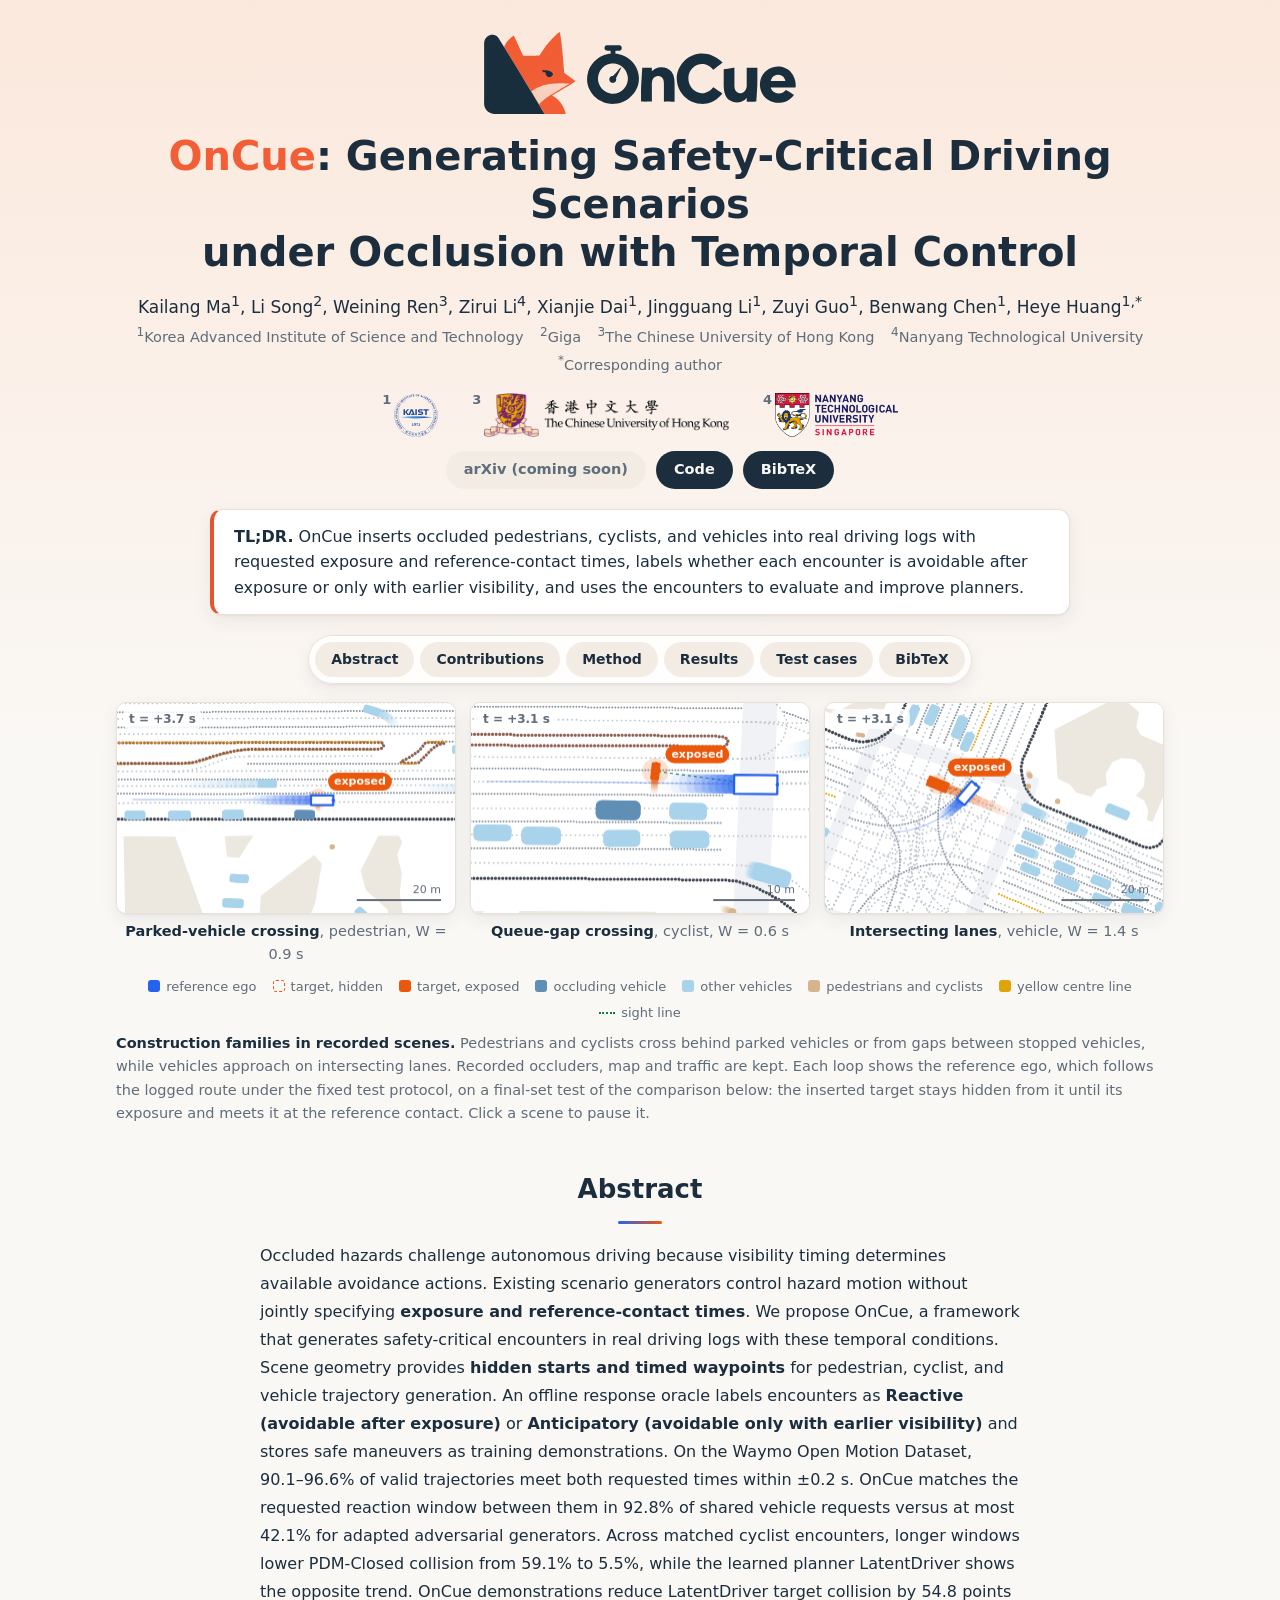
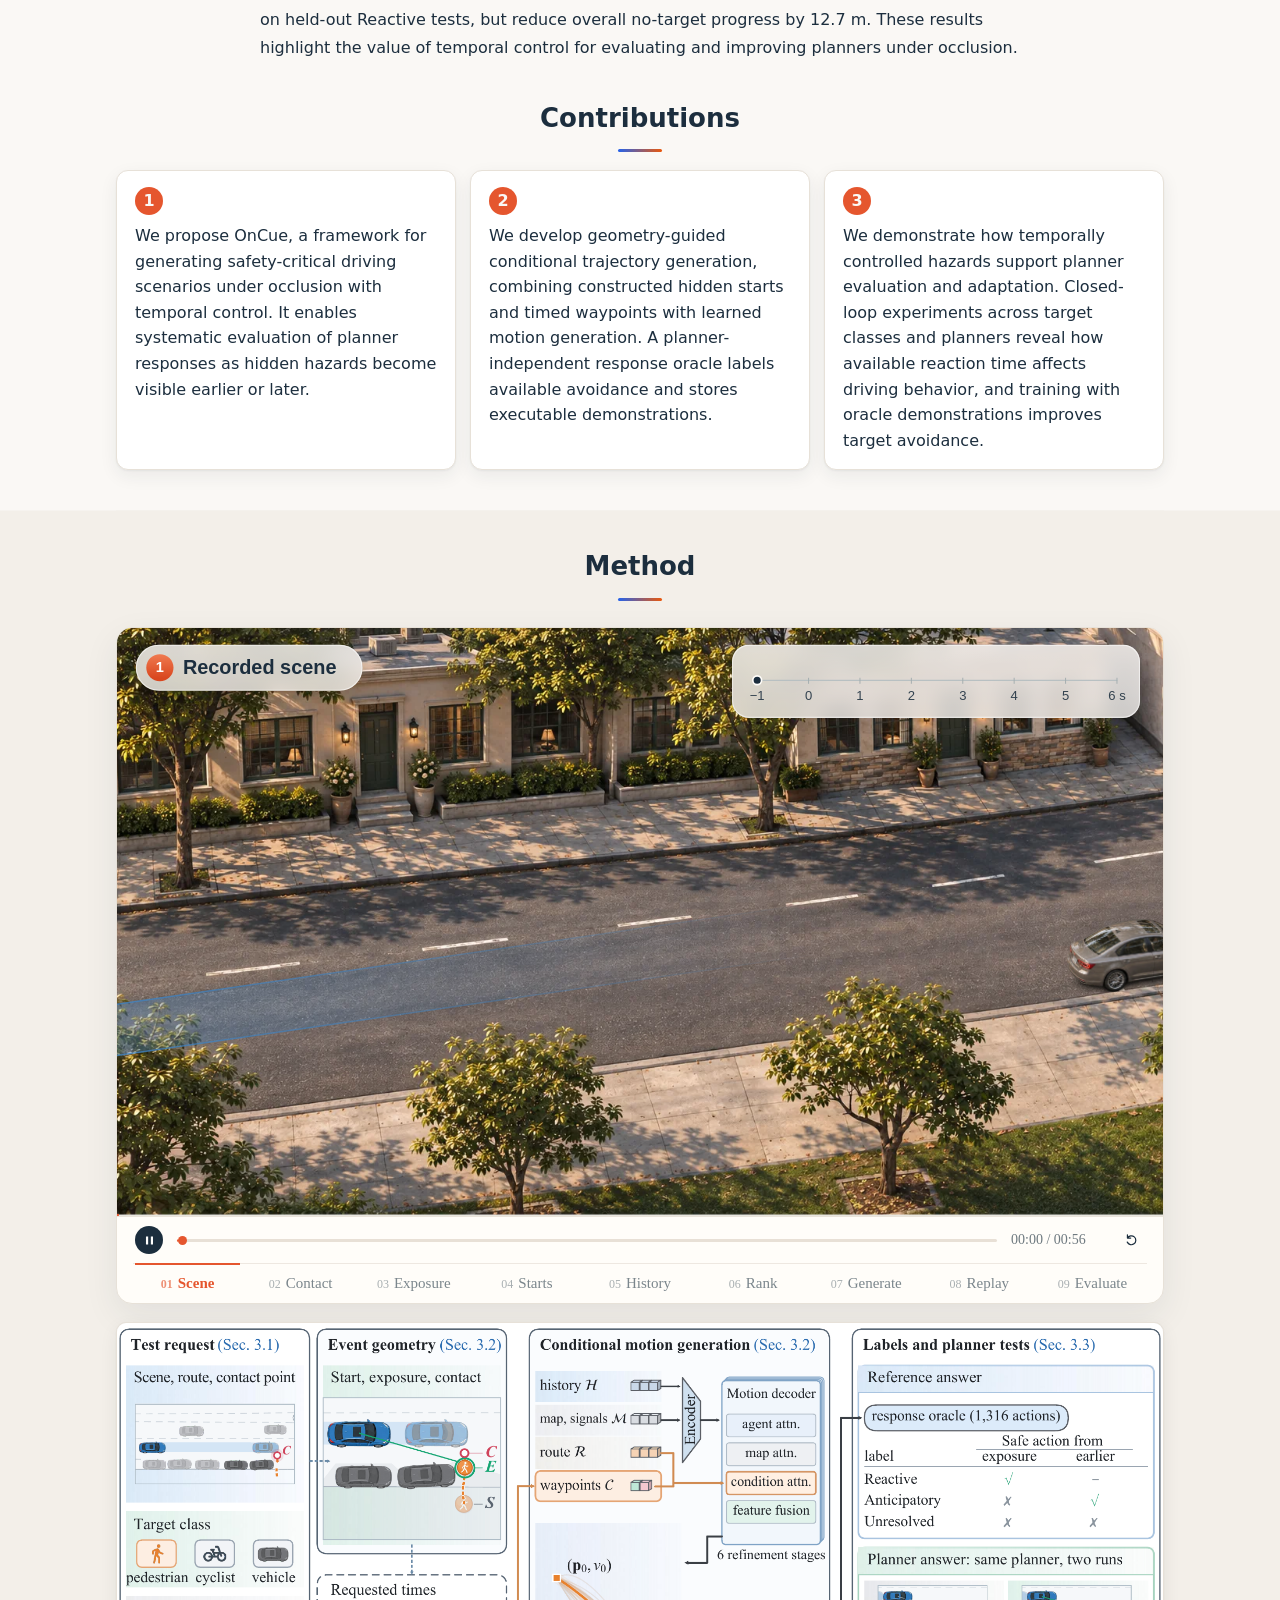
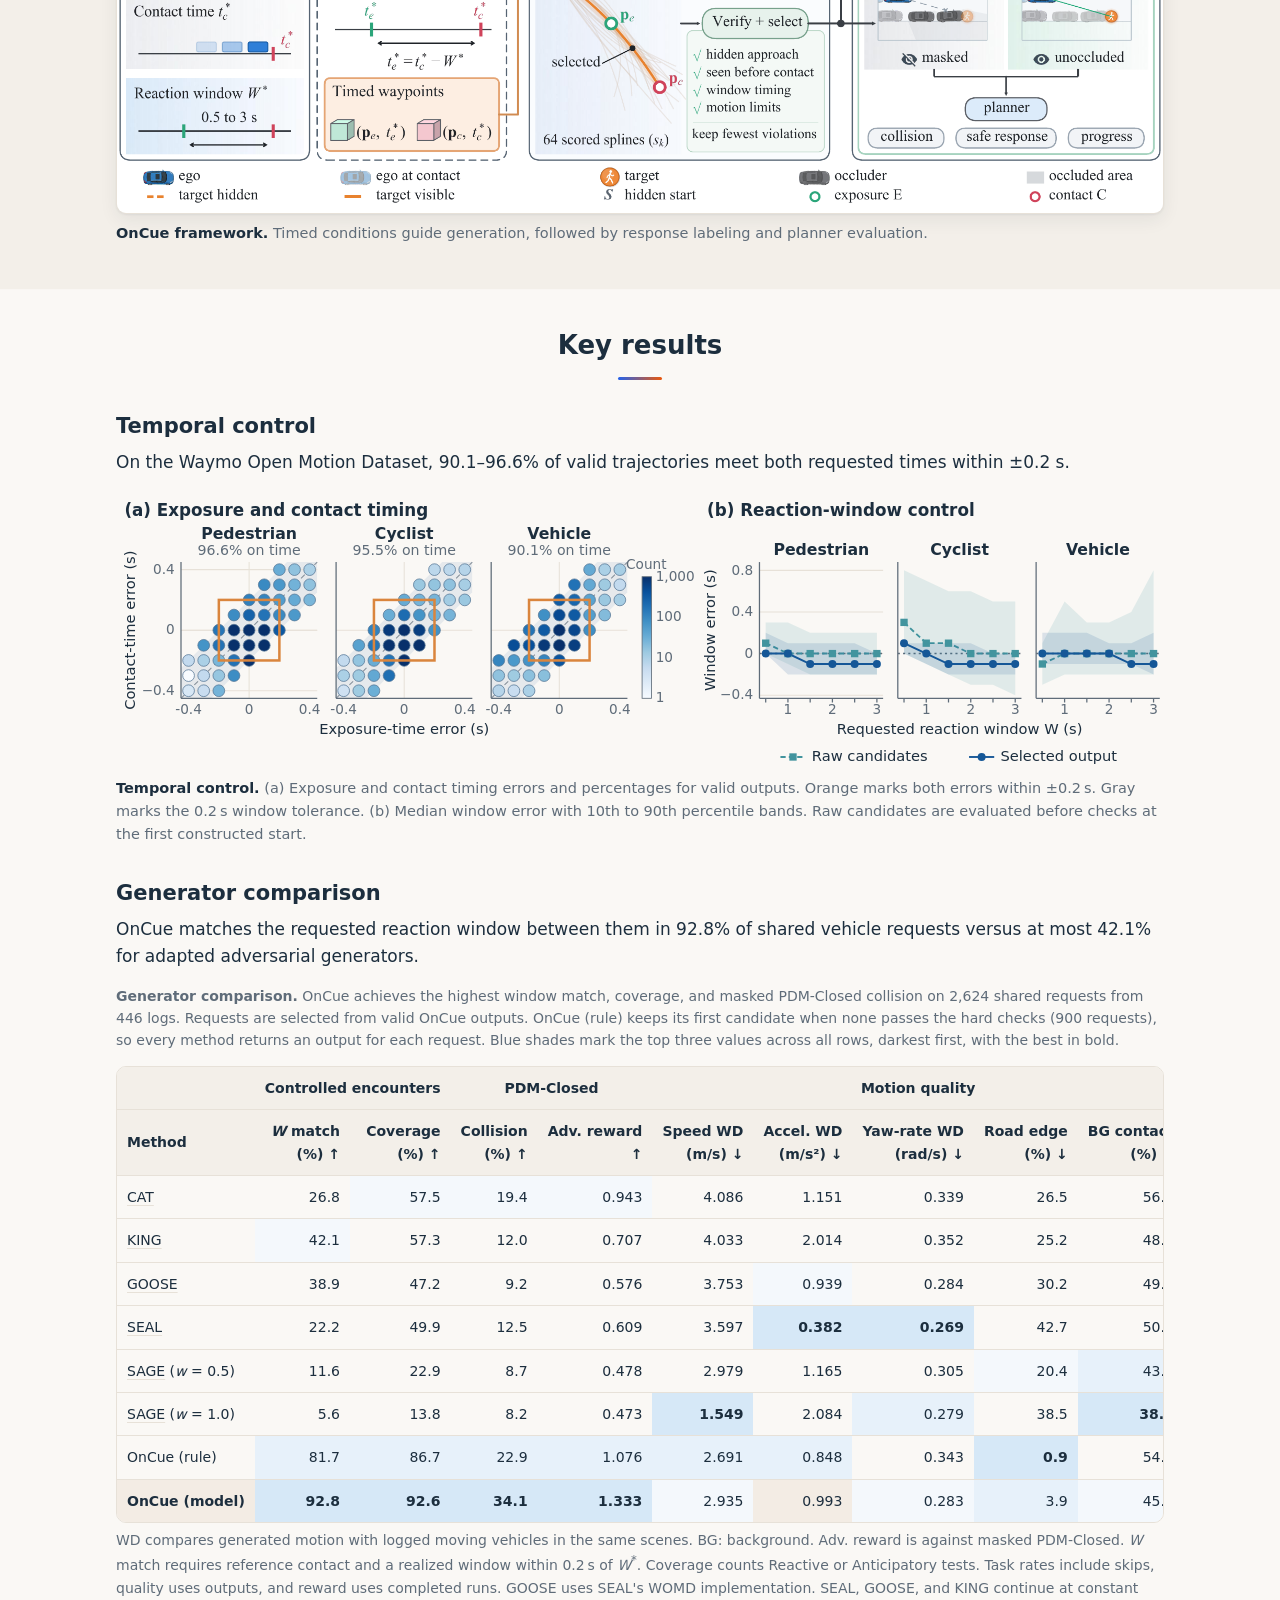
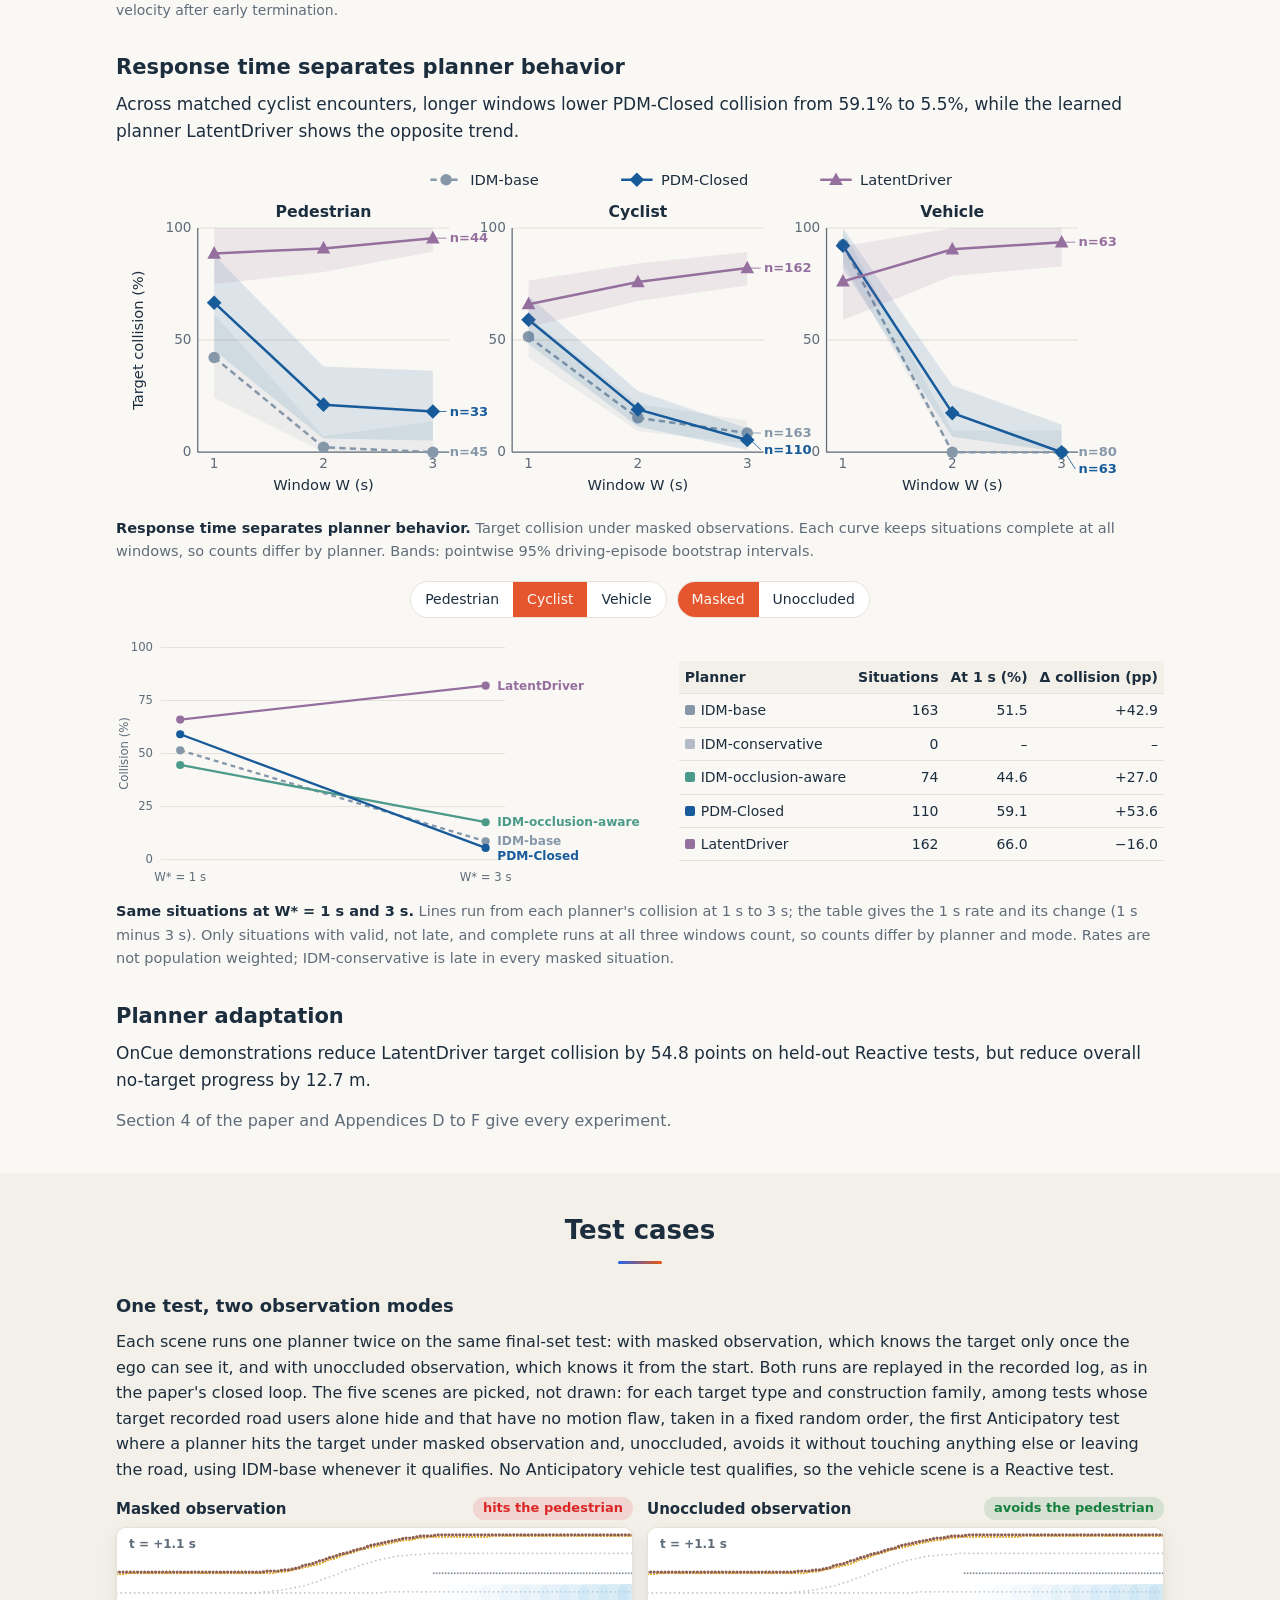
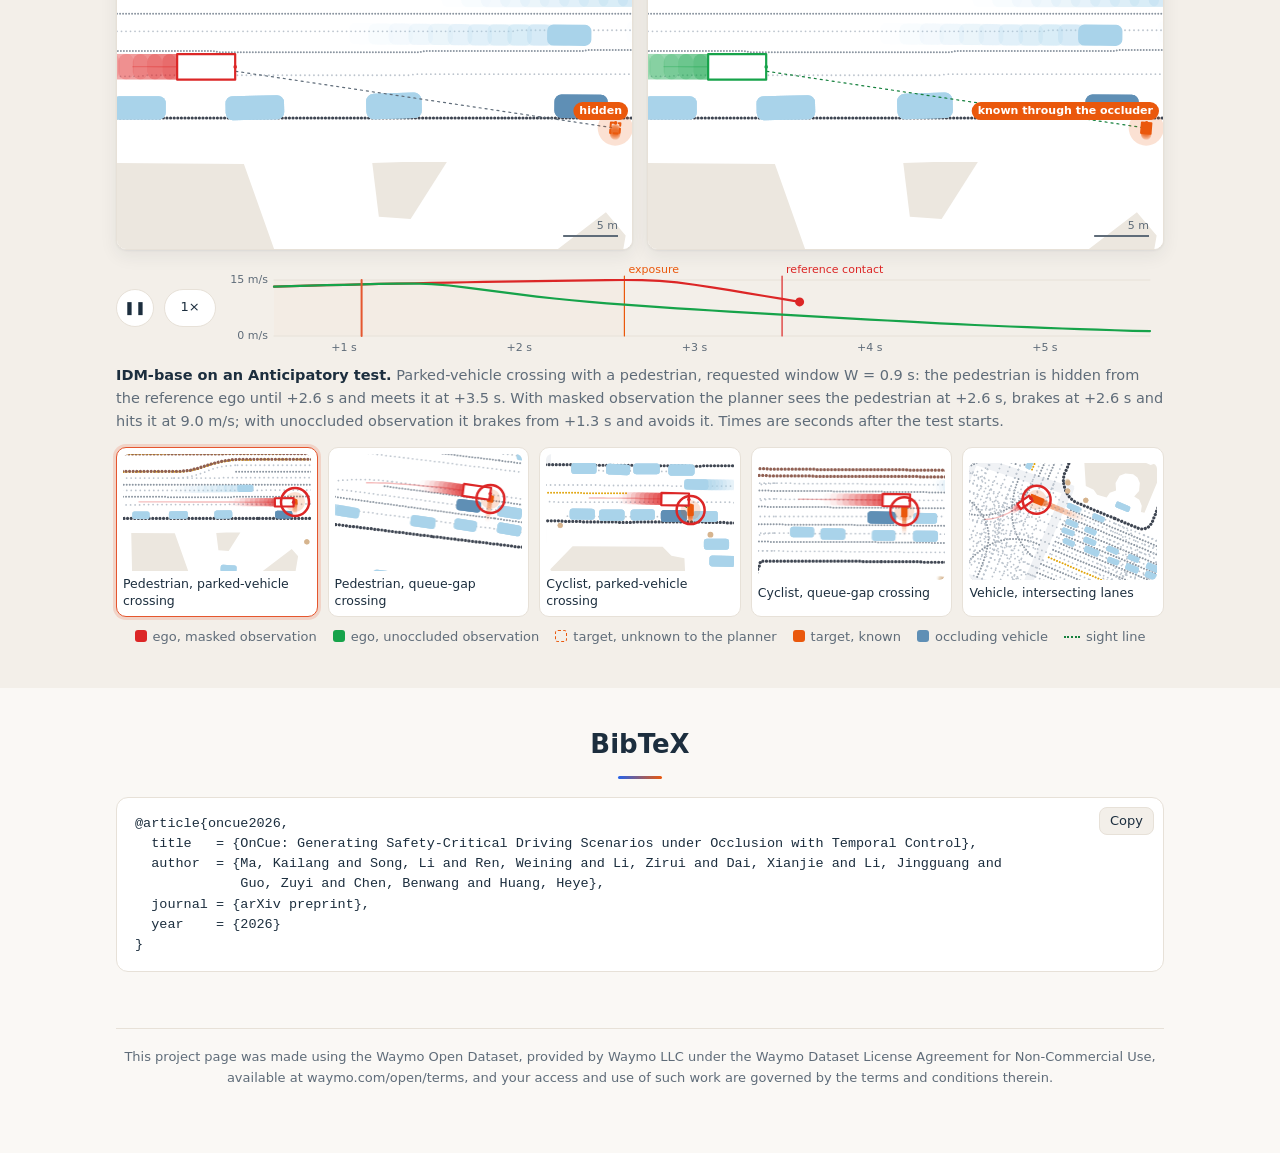
==== commit 312b1215: "README header made compact (smaller logo, affiliations in two small lines with the corresponding-aut" ====
--- a/docs/index.html
+++ b/docs/index.html
@@ -48,6 +48,8 @@
 .affiliations { color: var(--muted); font-size: 14.5px; margin: 2px 0; }
 .affil-logos { display: flex; justify-content: center; align-items: center; flex-wrap: wrap; gap: 14px 34px; margin: 16px 0 6px; }
 .affil-logos img { width: auto; display: block; }
+.affil-logos .affil { display: inline-flex; align-items: flex-start; gap: 3px; }
+.affil-logos .affil sup { font-size: 13px; font-weight: 600; color: var(--muted); line-height: 1; }
 .links { display: flex; flex-wrap: wrap; justify-content: center; gap: 10px; margin: 14px 0 0; }
 .button { display: inline-block; padding: 7px 18px; border-radius: 999px; background: var(--text); color: var(--bg); text-decoration: none;
   font-weight: 600; font-size: 14.5px; }
@@ -247,9 +249,9 @@
     <sup>3</sup>The Chinese University of Hong Kong &ensp; <sup>4</sup>Nanyang Technological University</p>
   <p class="affiliations"><sup>*</sup>Corresponding author</p>
   <div class="affil-logos">
-    <img src="assets/affiliation-kaist.svg" alt="KAIST" style="height: 44px">
-    <img src="assets/affiliation-cuhk.png" alt="The Chinese University of Hong Kong" style="height: 44px">
-    <img src="assets/affiliation-ntu.png" alt="Nanyang Technological University" style="height: 44px">
+    <span class="affil"><sup>1</sup><img src="assets/affiliation-kaist.svg" alt="KAIST" style="height: 44px"></span>
+    <span class="affil"><sup>3</sup><img src="assets/affiliation-cuhk.png" alt="The Chinese University of Hong Kong" style="height: 44px"></span>
+    <span class="affil"><sup>4</sup><img src="assets/affiliation-ntu.png" alt="Nanyang Technological University" style="height: 44px"></span>
   </div>
   <p class="links"><span class="button disabled">arXiv (coming soon)</span>
     <a class="button" href="https://github.com/mankasto/oncue">Code</a><a class="button" href="#bibtex">BibTeX</a></p>
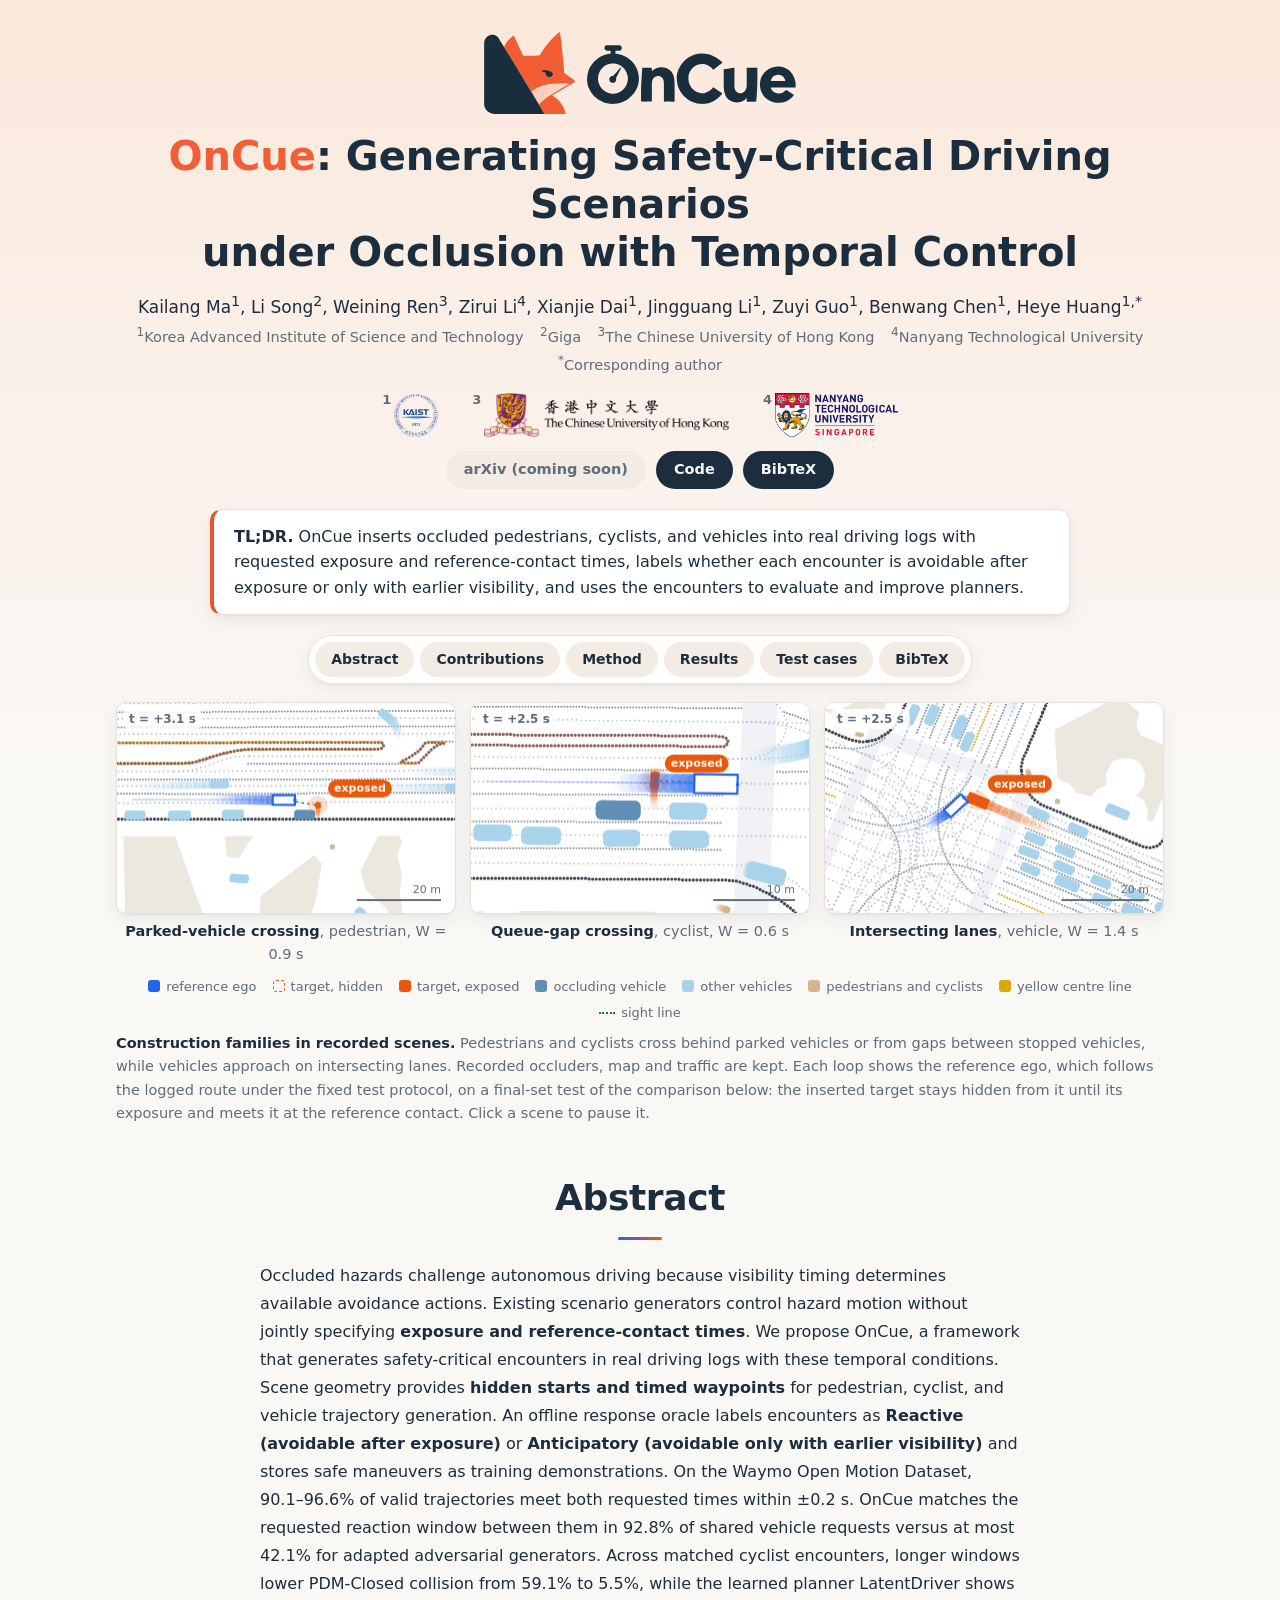
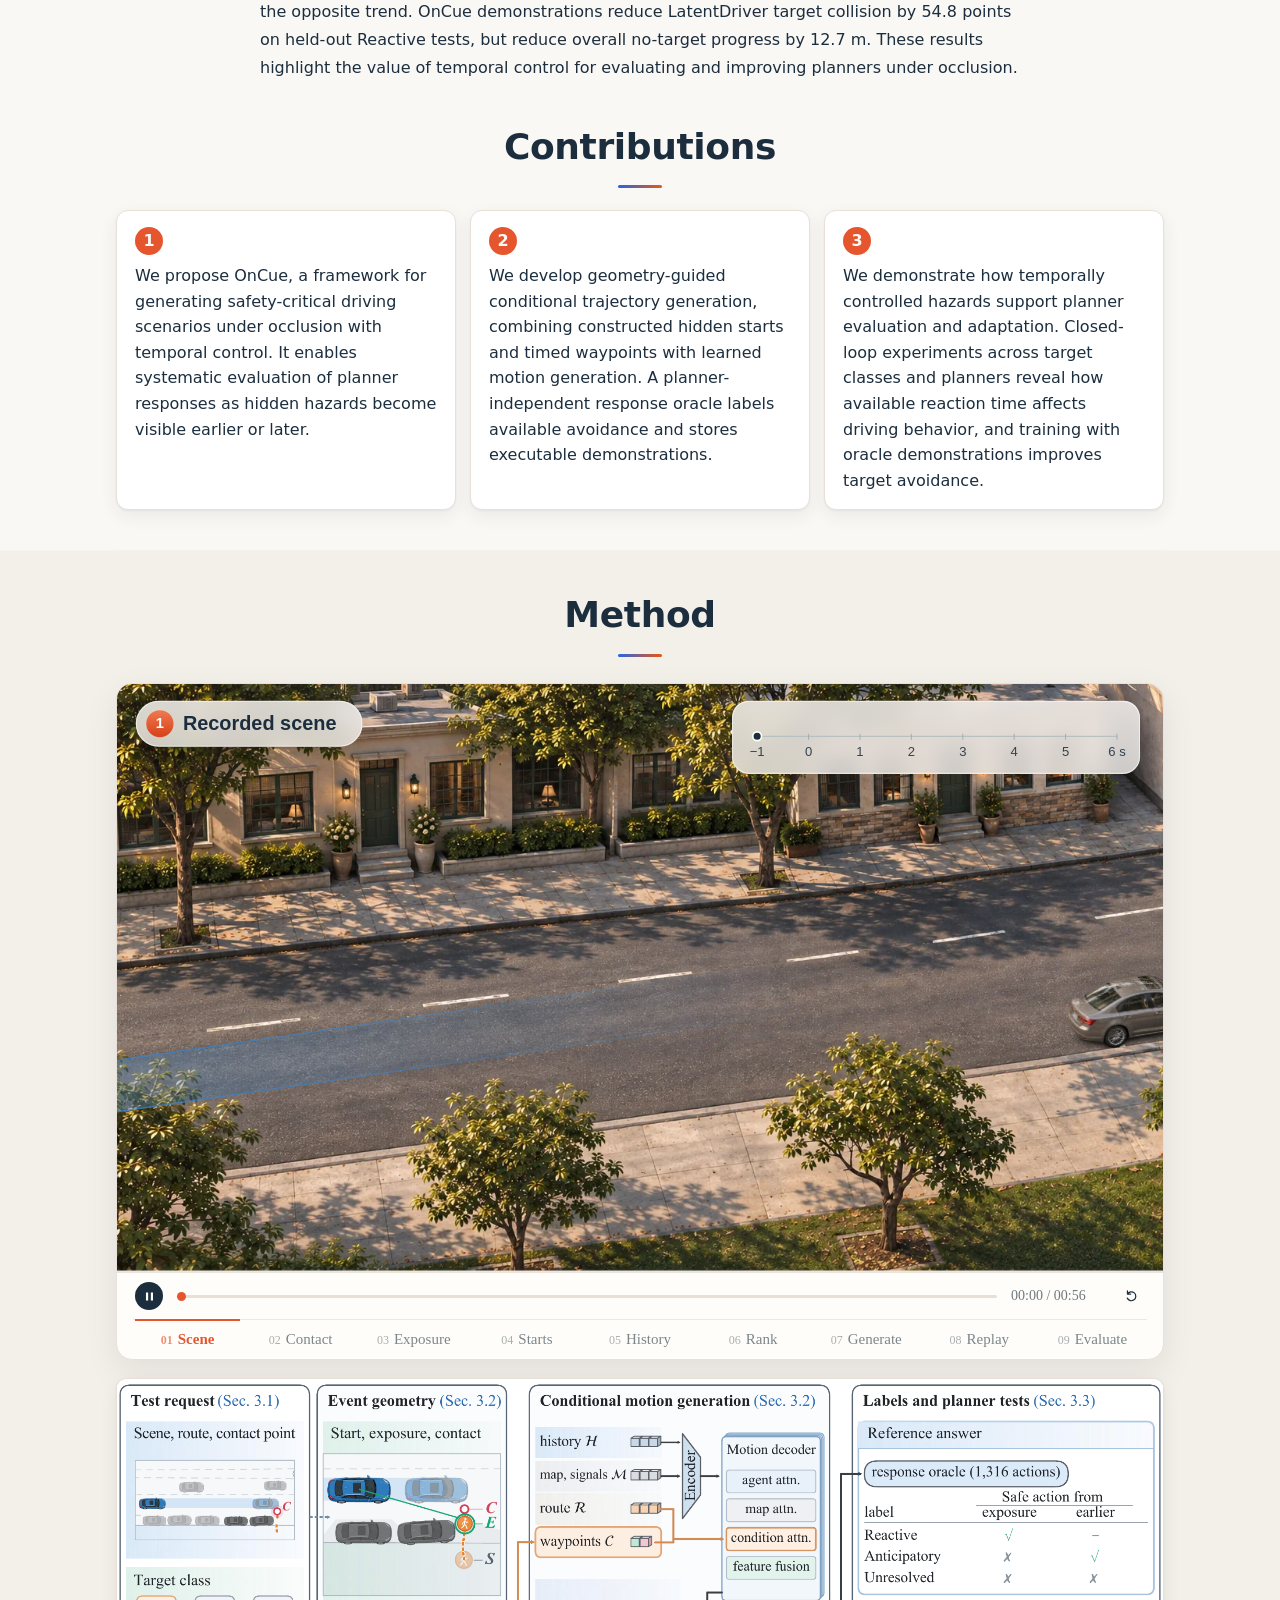
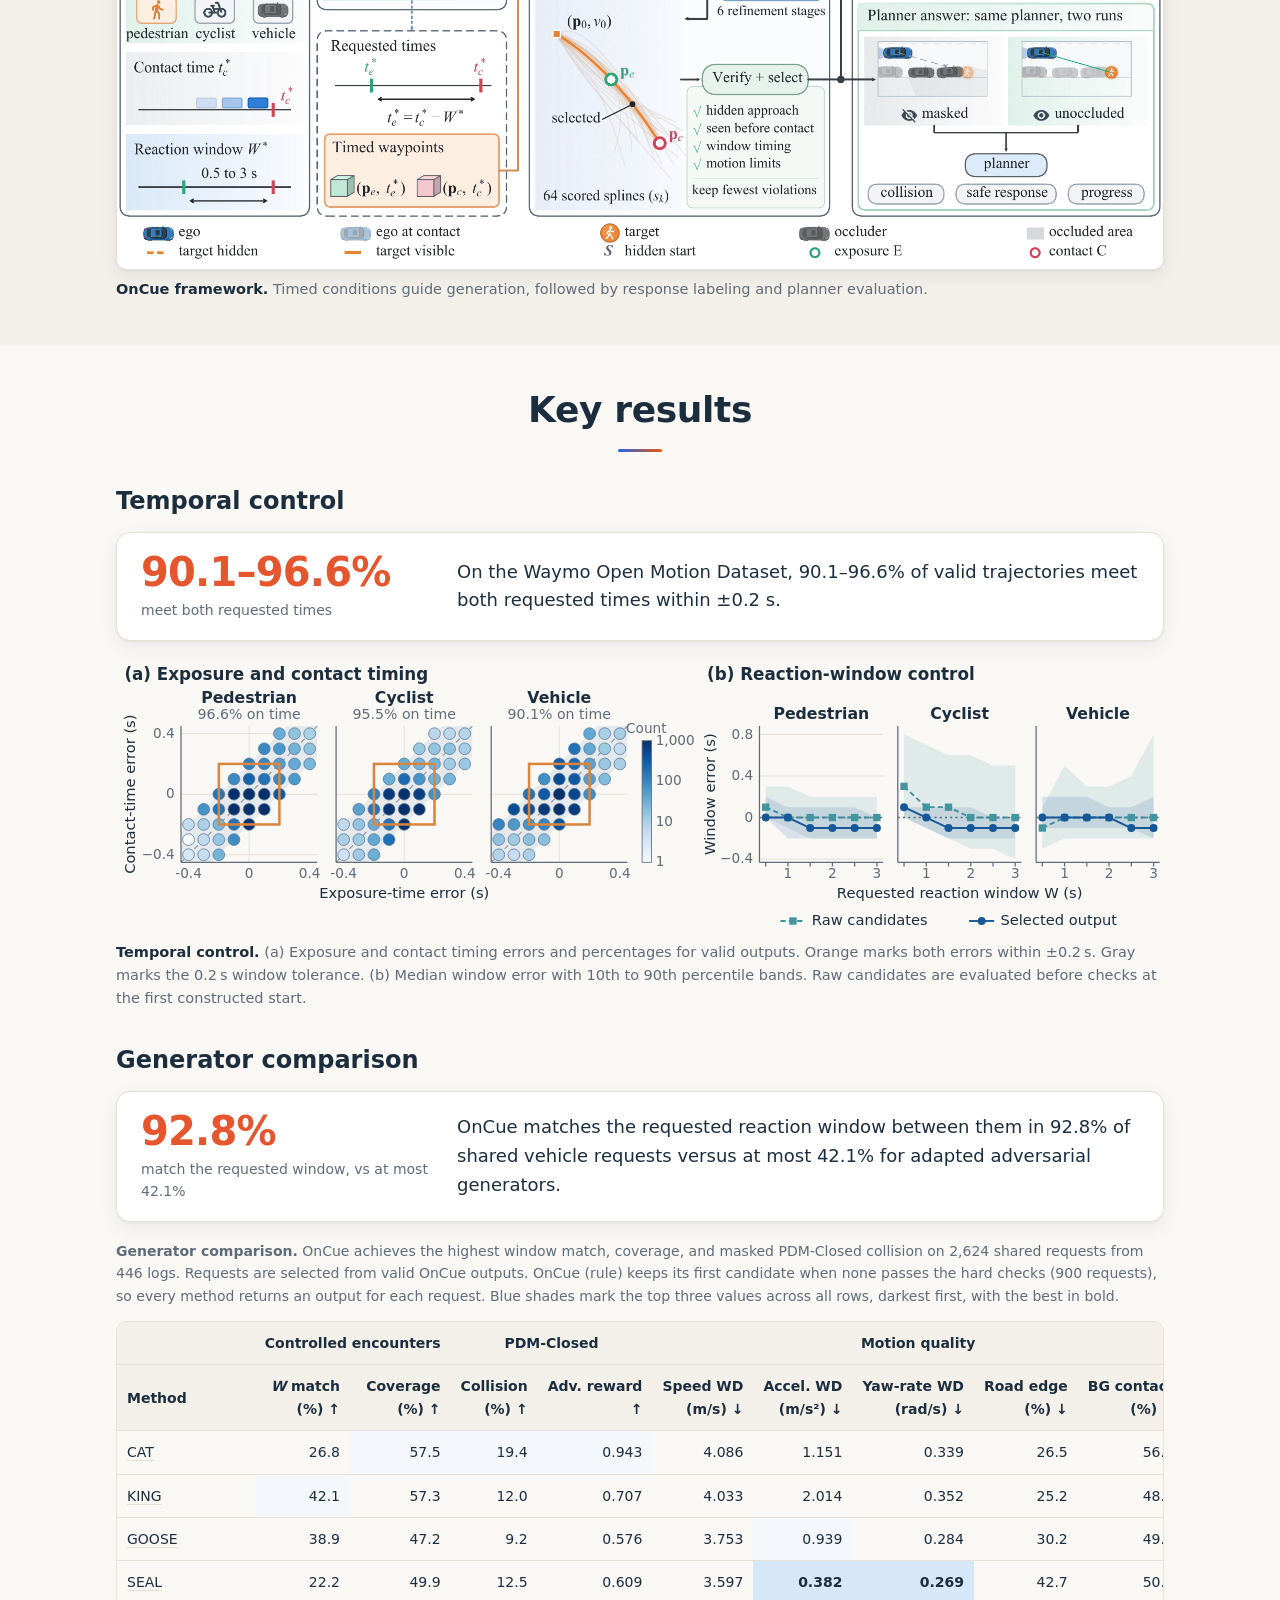
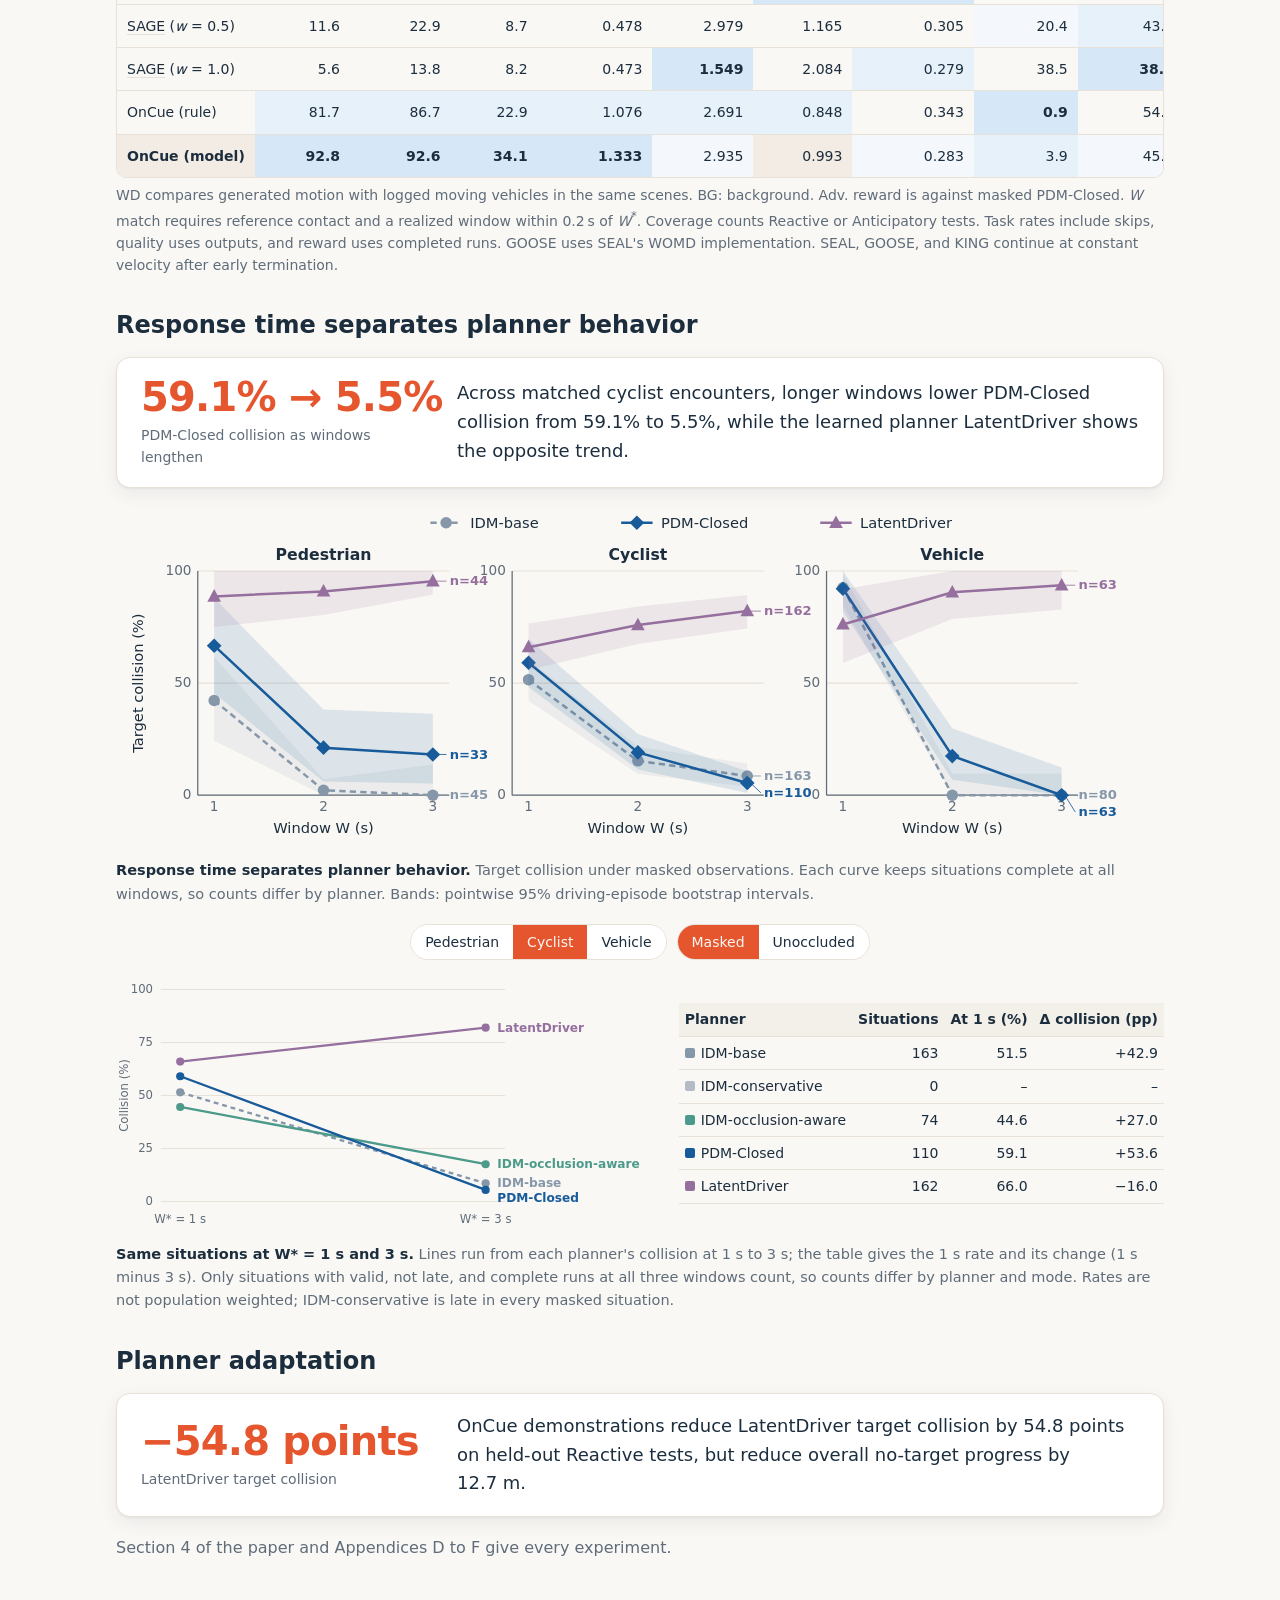
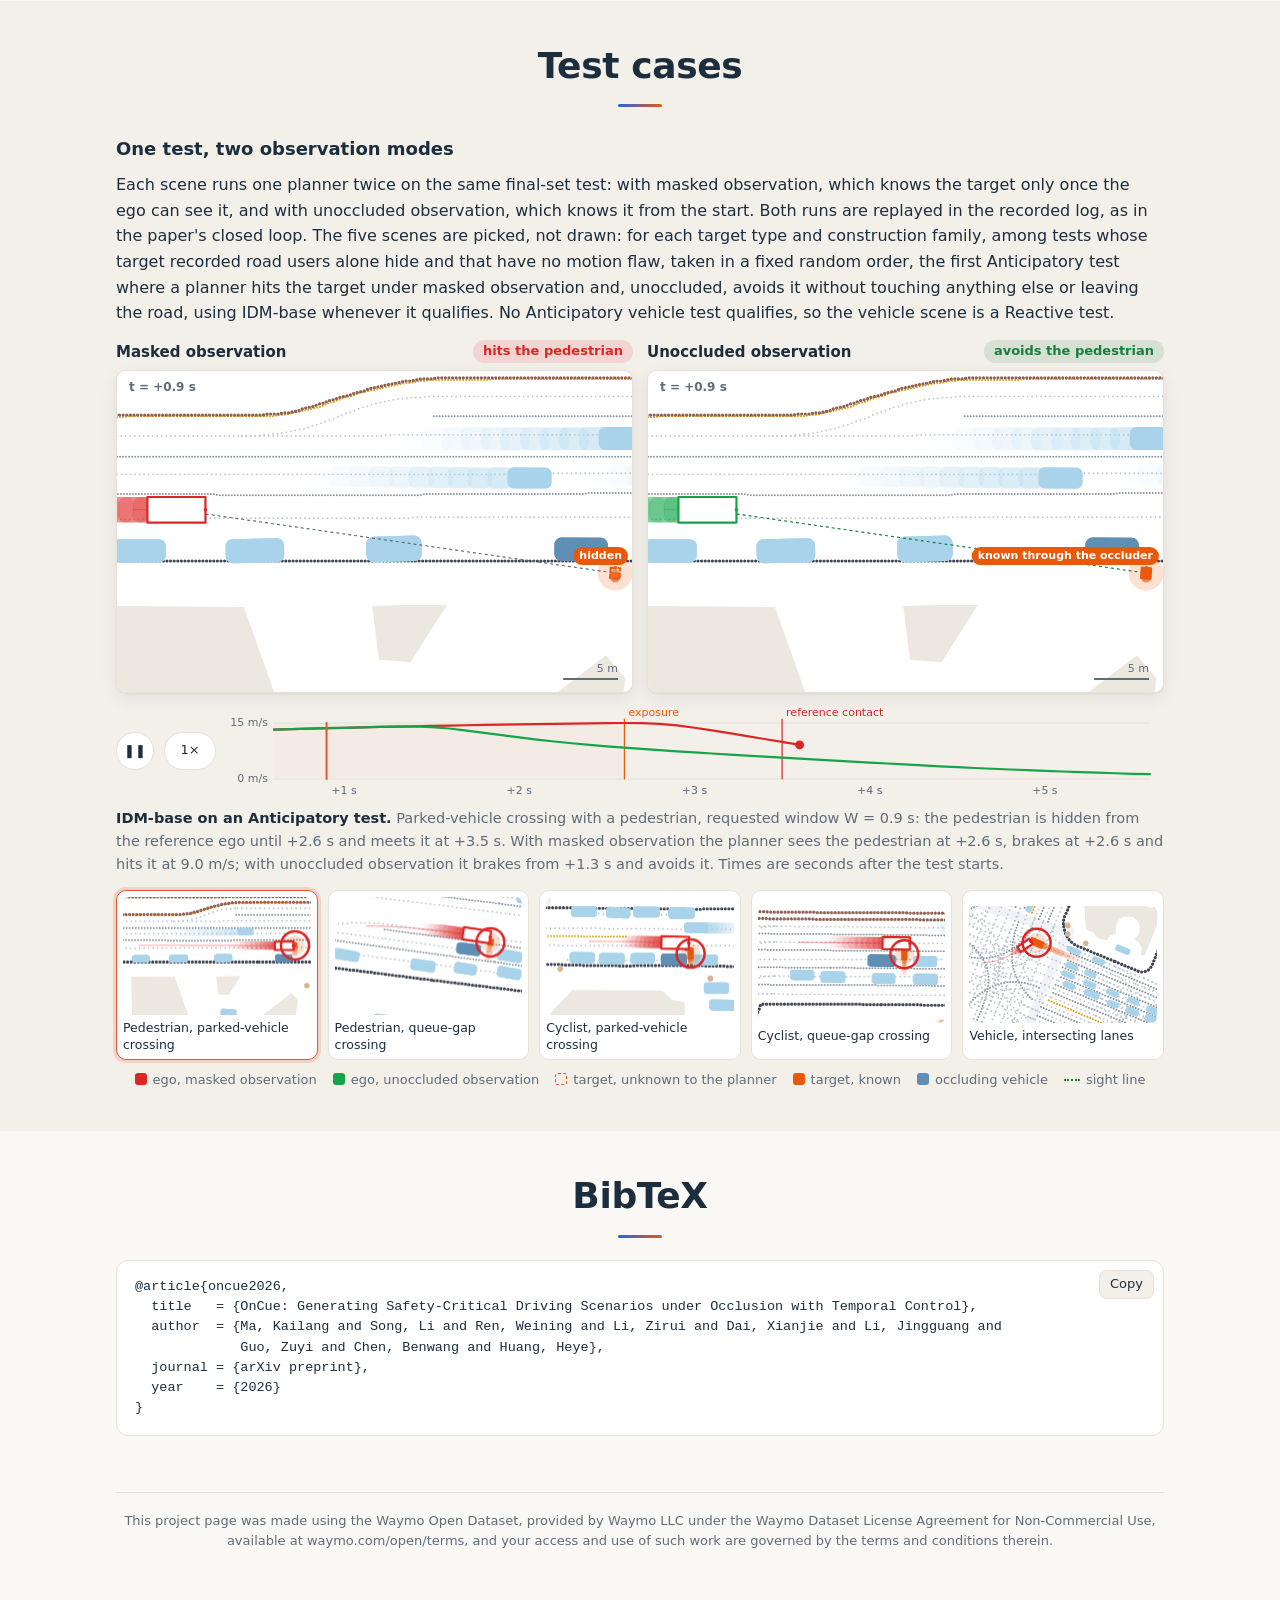
==== commit 1b337366: "Project page: each key result opens with a card holding its headline number and a short label (check" ====
--- a/docs/index.html
+++ b/docs/index.html
@@ -79,7 +79,7 @@
 nav.jump a:hover { background: var(--accent); color: var(--bg); }
 section { padding-top: 36px; }
 section[id] { scroll-margin-top: 90px; }
-h2 { font-size: 26px; margin: 0 0 18px; text-align: center; }
+h2 { font-size: 36px; margin: 0 0 22px; text-align: center; letter-spacing: -0.01em; }
 h2::after { content: ""; display: block; width: 44px; height: 3px; margin: 10px auto 0; border-radius: 2px;
   background: linear-gradient(90deg, var(--ego), var(--target)); }
 section.band { background: var(--soft); box-shadow: 0 0 0 100vmax var(--soft); clip-path: inset(0 -100vmax);
@@ -116,7 +116,14 @@
 figure.column { max-width: 480px; margin-left: auto; margin-right: auto; }
 .lead { color: var(--muted); }
 .result { margin-top: 30px; }
-.result h3 { font-size: 21px; margin: 0 0 6px; }
+.result h3 { font-size: 24px; margin: 0 0 12px; }
+.headline { display: grid; grid-template-columns: 290px 1fr; gap: 26px; align-items: center; margin: 0 0 18px; padding: 18px 24px;
+  background: var(--card); border: 1px solid var(--line); border-radius: 14px; box-shadow: var(--shadow); }
+.headline .claim { margin: 0; font-size: 18px; }
+.key-number { display: block; font-size: 40px; font-weight: 800; line-height: 1.05; color: var(--accent); letter-spacing: -0.02em;
+  font-variant-numeric: tabular-nums; white-space: nowrap; }
+.key-label { display: block; margin-top: 6px; font-size: 14px; color: var(--muted); }
+@media (max-width: 760px) { .headline { grid-template-columns: 1fr; gap: 10px; } .key-number { font-size: 34px; } }
 .claim { font-size: 17px; margin: 0 0 14px; }
 .chart-body { position: relative; }
 .chart-body svg { display: block; width: 100%; height: auto; }
@@ -311,7 +318,7 @@
 
   <div class="result">
   <h3>Temporal control</h3>
-  <p class="claim">On the Waymo Open Motion Dataset, 90.1–96.6% of valid trajectories meet both requested times within ±0.2&nbsp;s.</p>
+  <div class="headline"><div class="key-figure"><span class="key-number">90.1–96.6%</span><span class="key-label">meet both requested times</span></div><p class="claim">On the Waymo Open Motion Dataset, 90.1–96.6% of valid trajectories meet both requested times within ±0.2&nbsp;s.</p></div>
   <figure class="chart" id="chart-time-control">
     <div class="chart-body" role="img" aria-label="Exposure- and contact-time errors of valid outputs per target type, and window error by requested window"></div>
     <figcaption><b>Temporal control.</b> (a) Exposure and contact timing errors and percentages for valid outputs. Orange marks both errors within ±0.2&thinsp;s. Gray marks the 0.2&thinsp;s window tolerance. (b) Median window error with 10th to 90th percentile bands. Raw candidates are evaluated before checks at the first constructed start.</figcaption>
@@ -320,7 +327,7 @@
 
   <div class="result">
   <h3>Generator comparison</h3>
-  <p class="claim">OnCue matches the requested reaction window between them in 92.8% of shared vehicle requests versus at most 42.1% for adapted adversarial generators.</p>
+  <div class="headline"><div class="key-figure"><span class="key-number">92.8%</span><span class="key-label">match the requested window, vs at most 42.1%</span></div><p class="claim">OnCue matches the requested reaction window between them in 92.8% of shared vehicle requests versus at most 42.1% for adapted adversarial generators.</p></div>
   <p class="note"><b>Generator comparison.</b> OnCue achieves the highest window match, coverage, and masked PDM-Closed collision on 2,624 shared requests from 446 logs. Requests are selected from valid OnCue outputs. OnCue (rule) keeps its first candidate when none passes the hard checks (900 requests), so every method returns an output for each request. Blue shades mark the top three values across all rows, darkest first, with the best in bold.</p>
   <div class="table-wrap">
     <table data-sortable>
@@ -345,7 +352,7 @@
 
   <div class="result">
   <h3>Response time separates planner behavior</h3>
-  <p class="claim">Across matched cyclist encounters, longer windows lower PDM-Closed collision from 59.1% to 5.5%, while the learned planner LatentDriver shows the opposite trend.</p>
+  <div class="headline"><div class="key-figure"><span class="key-number">59.1% → 5.5%</span><span class="key-label">PDM-Closed collision as windows lengthen</span></div><p class="claim">Across matched cyclist encounters, longer windows lower PDM-Closed collision from 59.1% to 5.5%, while the learned planner LatentDriver shows the opposite trend.</p></div>
   <figure class="chart" id="chart-matched-windows">
     <div class="chart-body" role="img" aria-label="Masked target collision of three planners at reaction windows of 1, 2 and 3 seconds"></div>
     <figcaption><b>Response time separates planner behavior.</b> Target collision under masked observations. Each curve keeps situations complete at all windows, so counts differ by planner. Bands: pointwise 95% driving-episode bootstrap intervals.</figcaption>
@@ -365,7 +372,7 @@
 
   <div class="result">
   <h3>Planner adaptation</h3>
-  <p class="claim">OnCue demonstrations reduce LatentDriver target collision by 54.8 points on held-out Reactive tests, but reduce overall no-target progress by 12.7&nbsp;m.</p>
+  <div class="headline"><div class="key-figure"><span class="key-number">−54.8 points</span><span class="key-label">LatentDriver target collision</span></div><p class="claim">OnCue demonstrations reduce LatentDriver target collision by 54.8 points on held-out Reactive tests, but reduce overall no-target progress by 12.7&nbsp;m.</p></div>
   </div>
 
   <p class="lead">Section 4 of the paper and Appendices D to F give every experiment.</p>
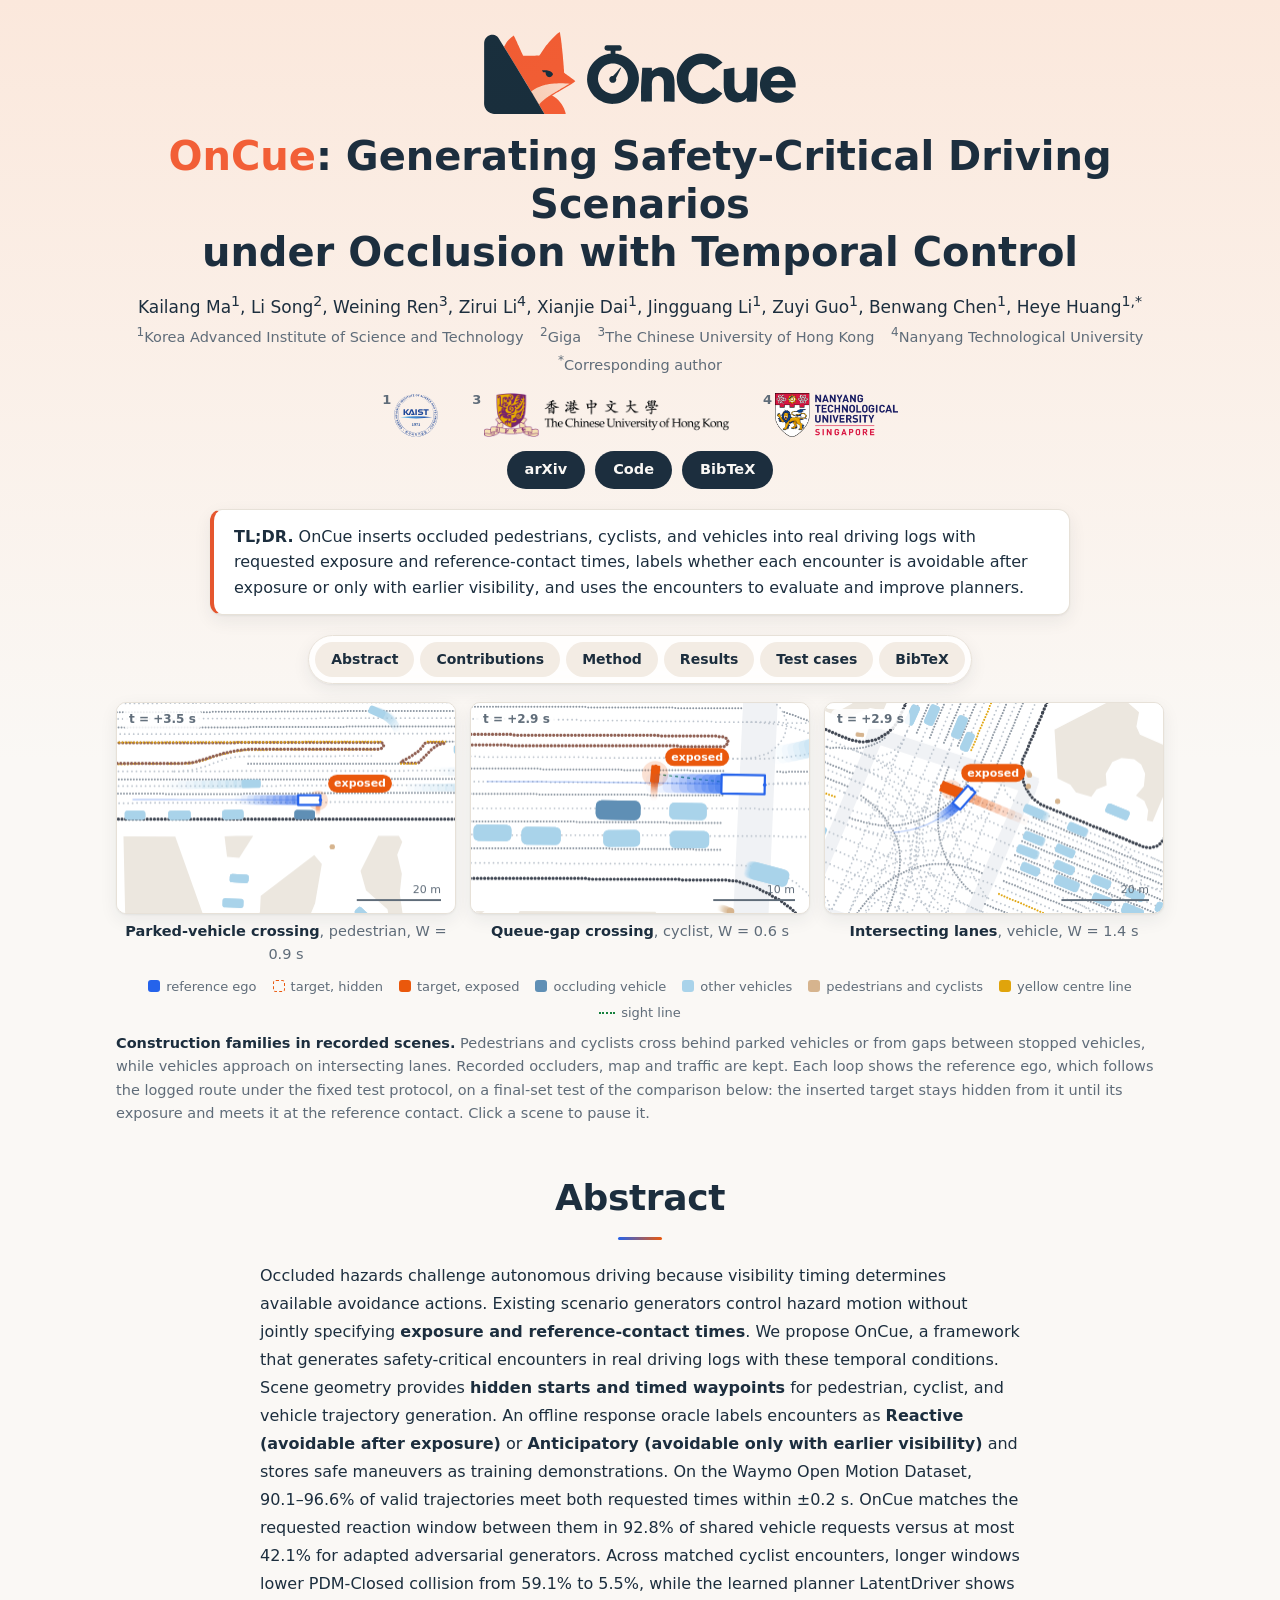
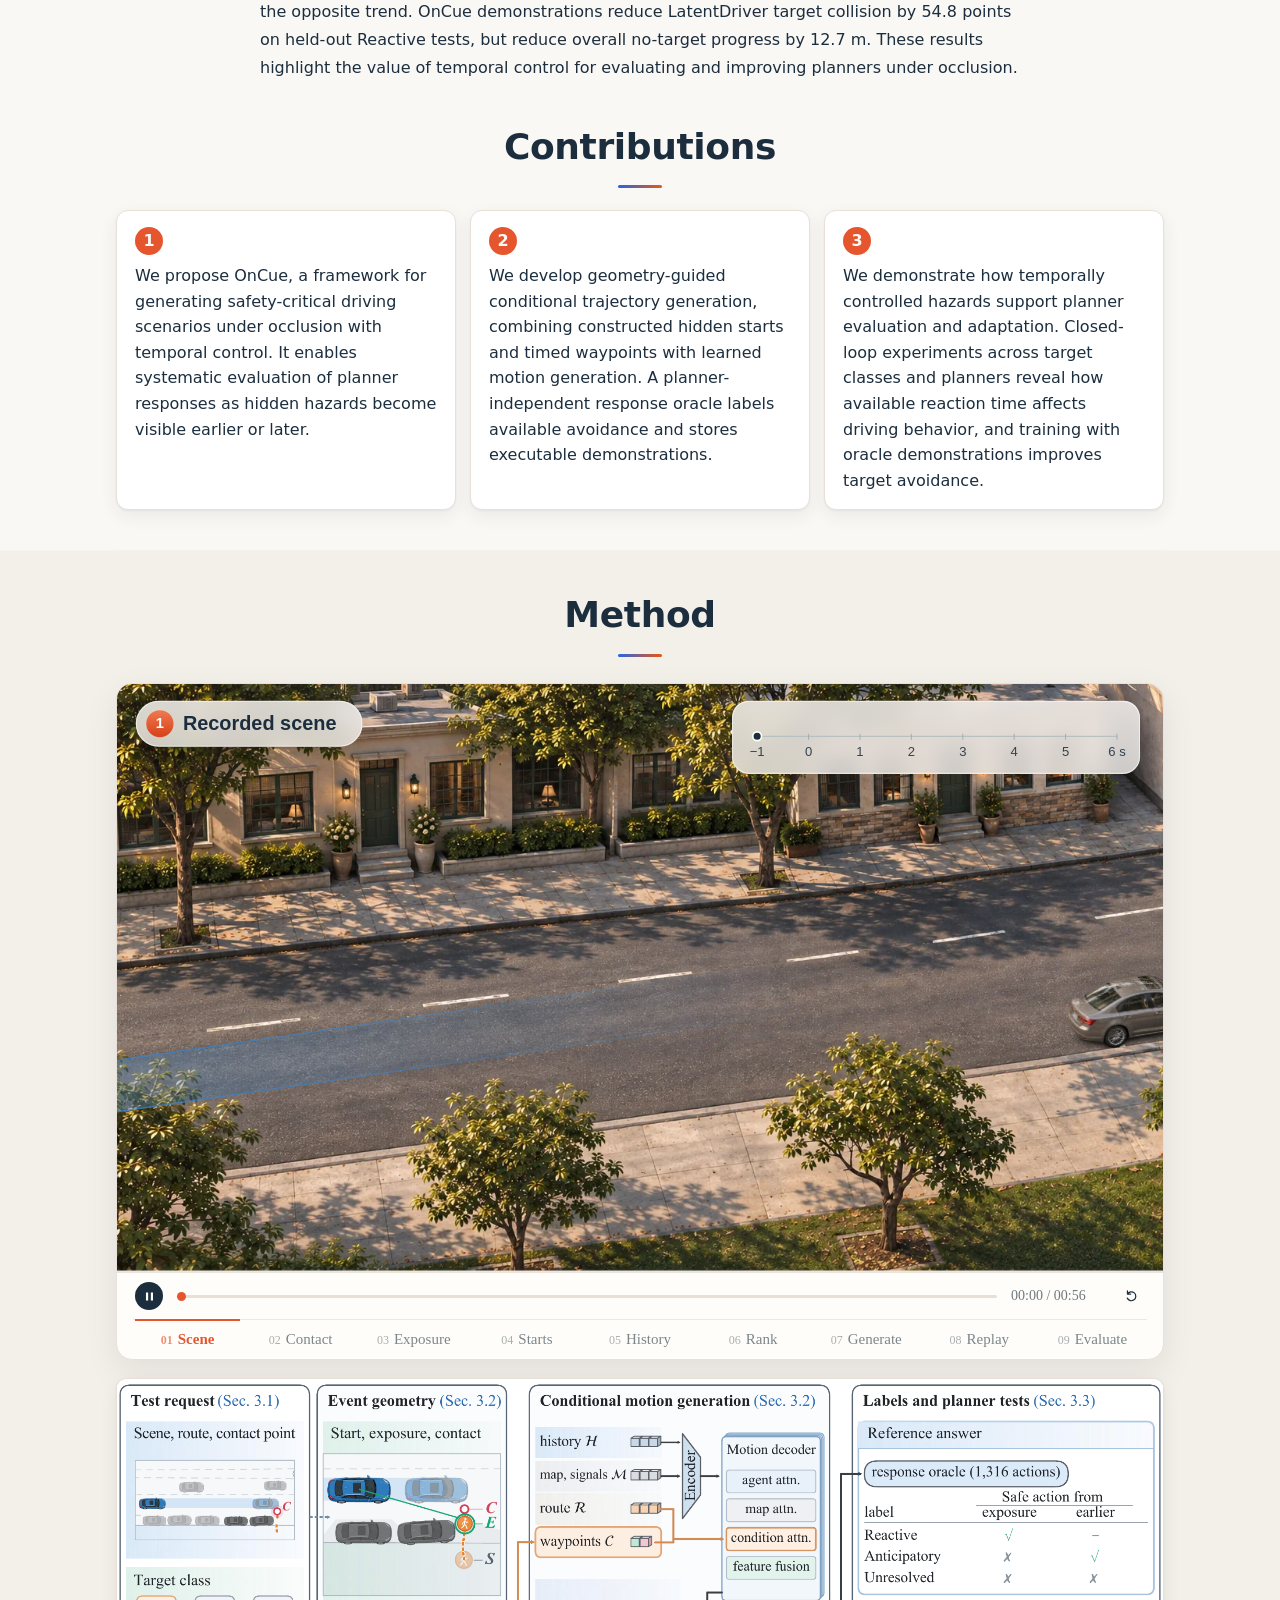
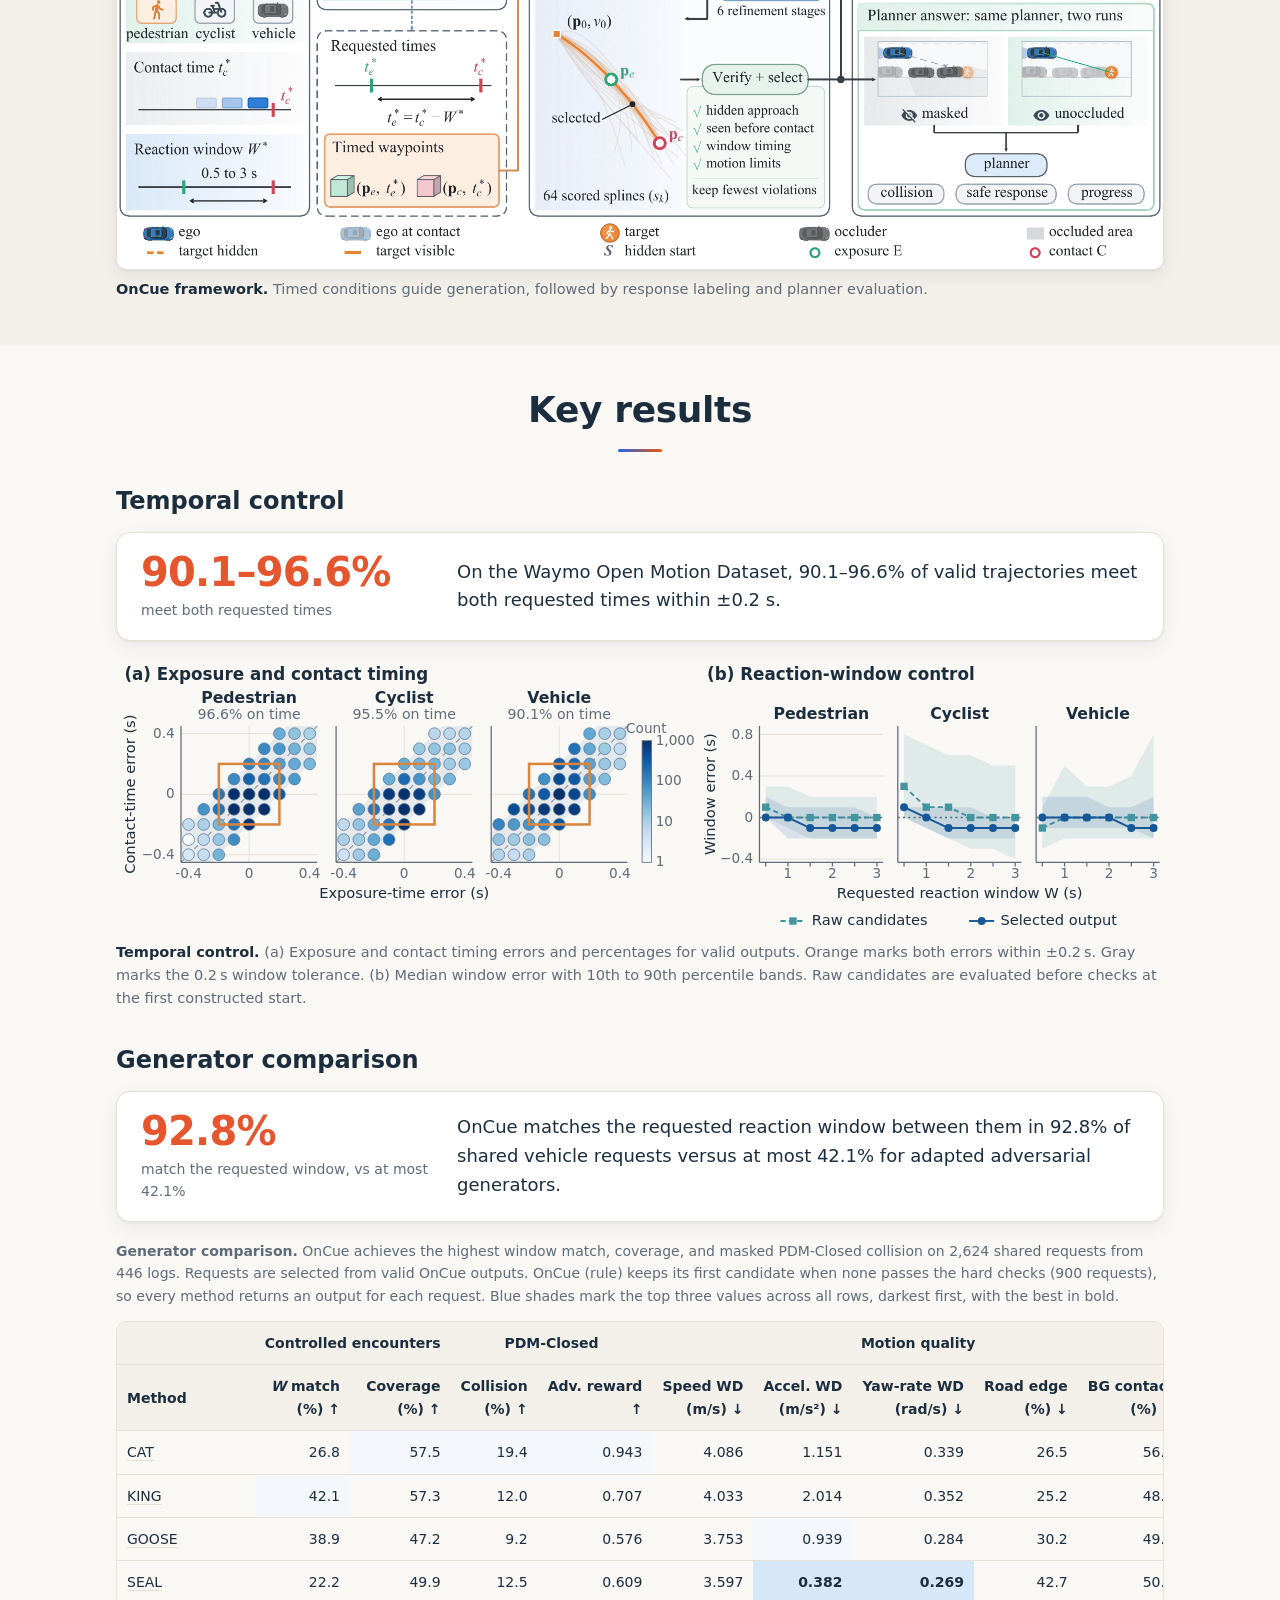
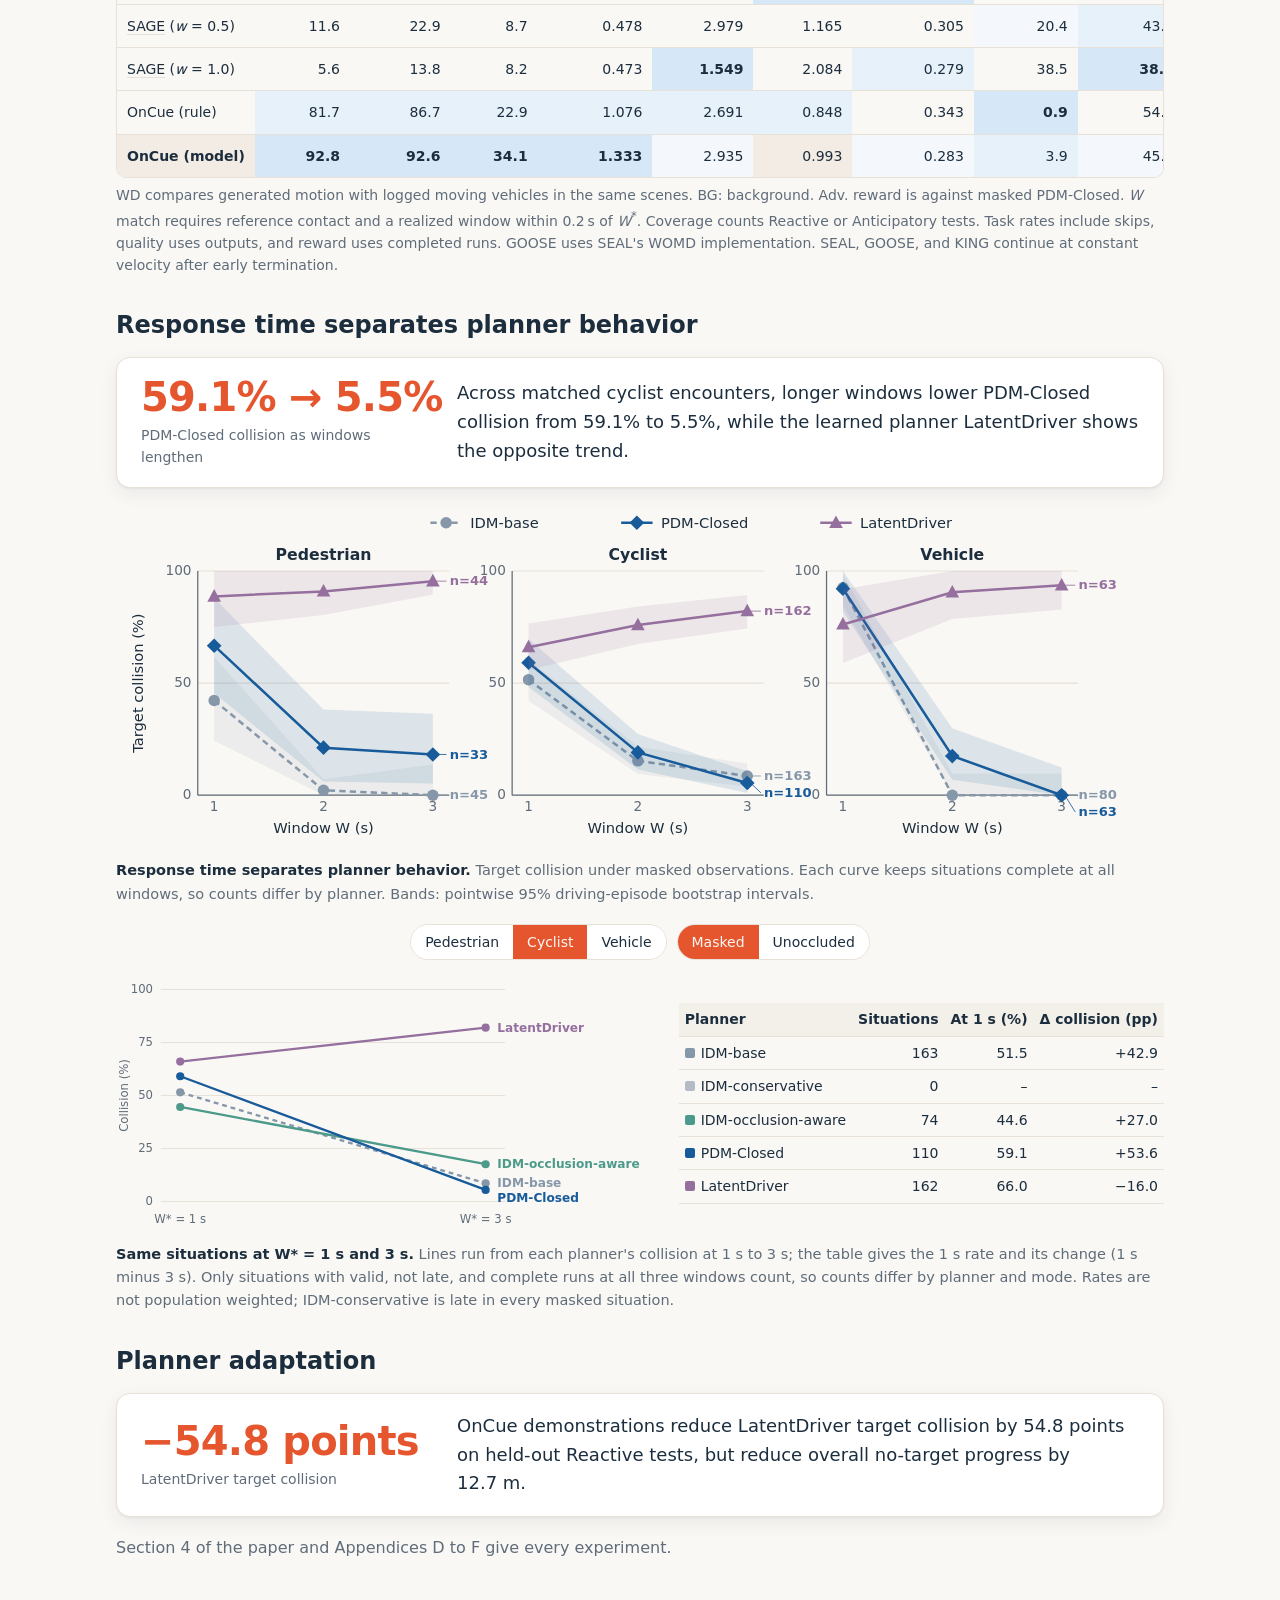
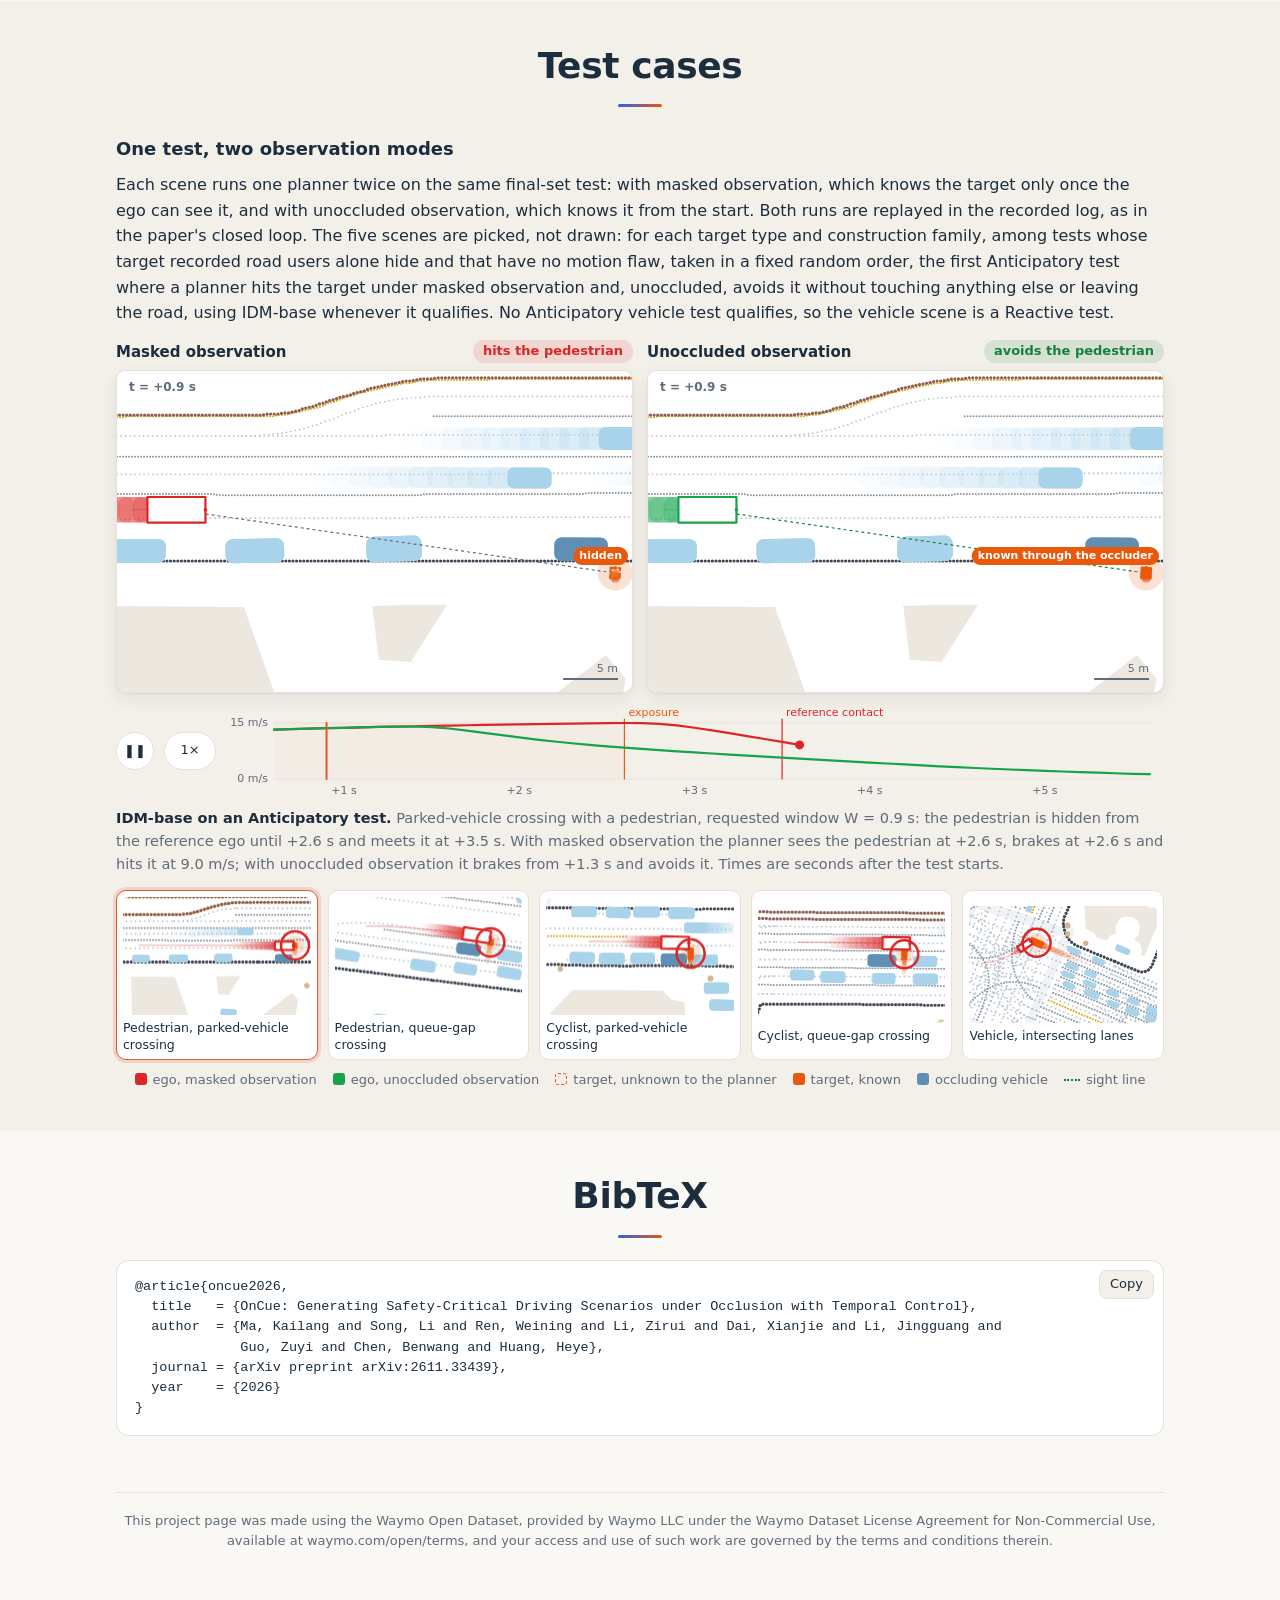
==== commit 2e7c5228: "arXiv 2611.33439: paper link and badge in the README, news line, BibTeX with the arXiv number in the" ====
--- a/docs/index.html
+++ b/docs/index.html
@@ -260,7 +260,7 @@
     <span class="affil"><sup>3</sup><img src="assets/affiliation-cuhk.png" alt="The Chinese University of Hong Kong" style="height: 44px"></span>
     <span class="affil"><sup>4</sup><img src="assets/affiliation-ntu.png" alt="Nanyang Technological University" style="height: 44px"></span>
   </div>
-  <p class="links"><span class="button disabled">arXiv (coming soon)</span>
+  <p class="links"><a class="button" href="https://arxiv.org/abs/2611.33439">arXiv</a>
     <a class="button" href="https://github.com/mankasto/oncue">Code</a><a class="button" href="#bibtex">BibTeX</a></p>
   <p class="tldr"><b>TL;DR.</b> OnCue inserts occluded pedestrians, cyclists, and vehicles into real driving logs with requested exposure and reference-contact times, labels whether each encounter is avoidable after exposure or only with earlier visibility, and uses the encounters to evaluate and improve planners.</p>
 </header>
@@ -394,7 +394,7 @@
   title   = {OnCue: Generating Safety-Critical Driving Scenarios under Occlusion with Temporal Control},
   author  = {Ma, Kailang and Song, Li and Ren, Weining and Li, Zirui and Dai, Xianjie and Li, Jingguang and
              Guo, Zuyi and Chen, Benwang and Huang, Heye},
-  journal = {arXiv preprint},
+  journal = {arXiv preprint arXiv:2611.33439},
   year    = {2026}
 }</pre></div>
   <script>
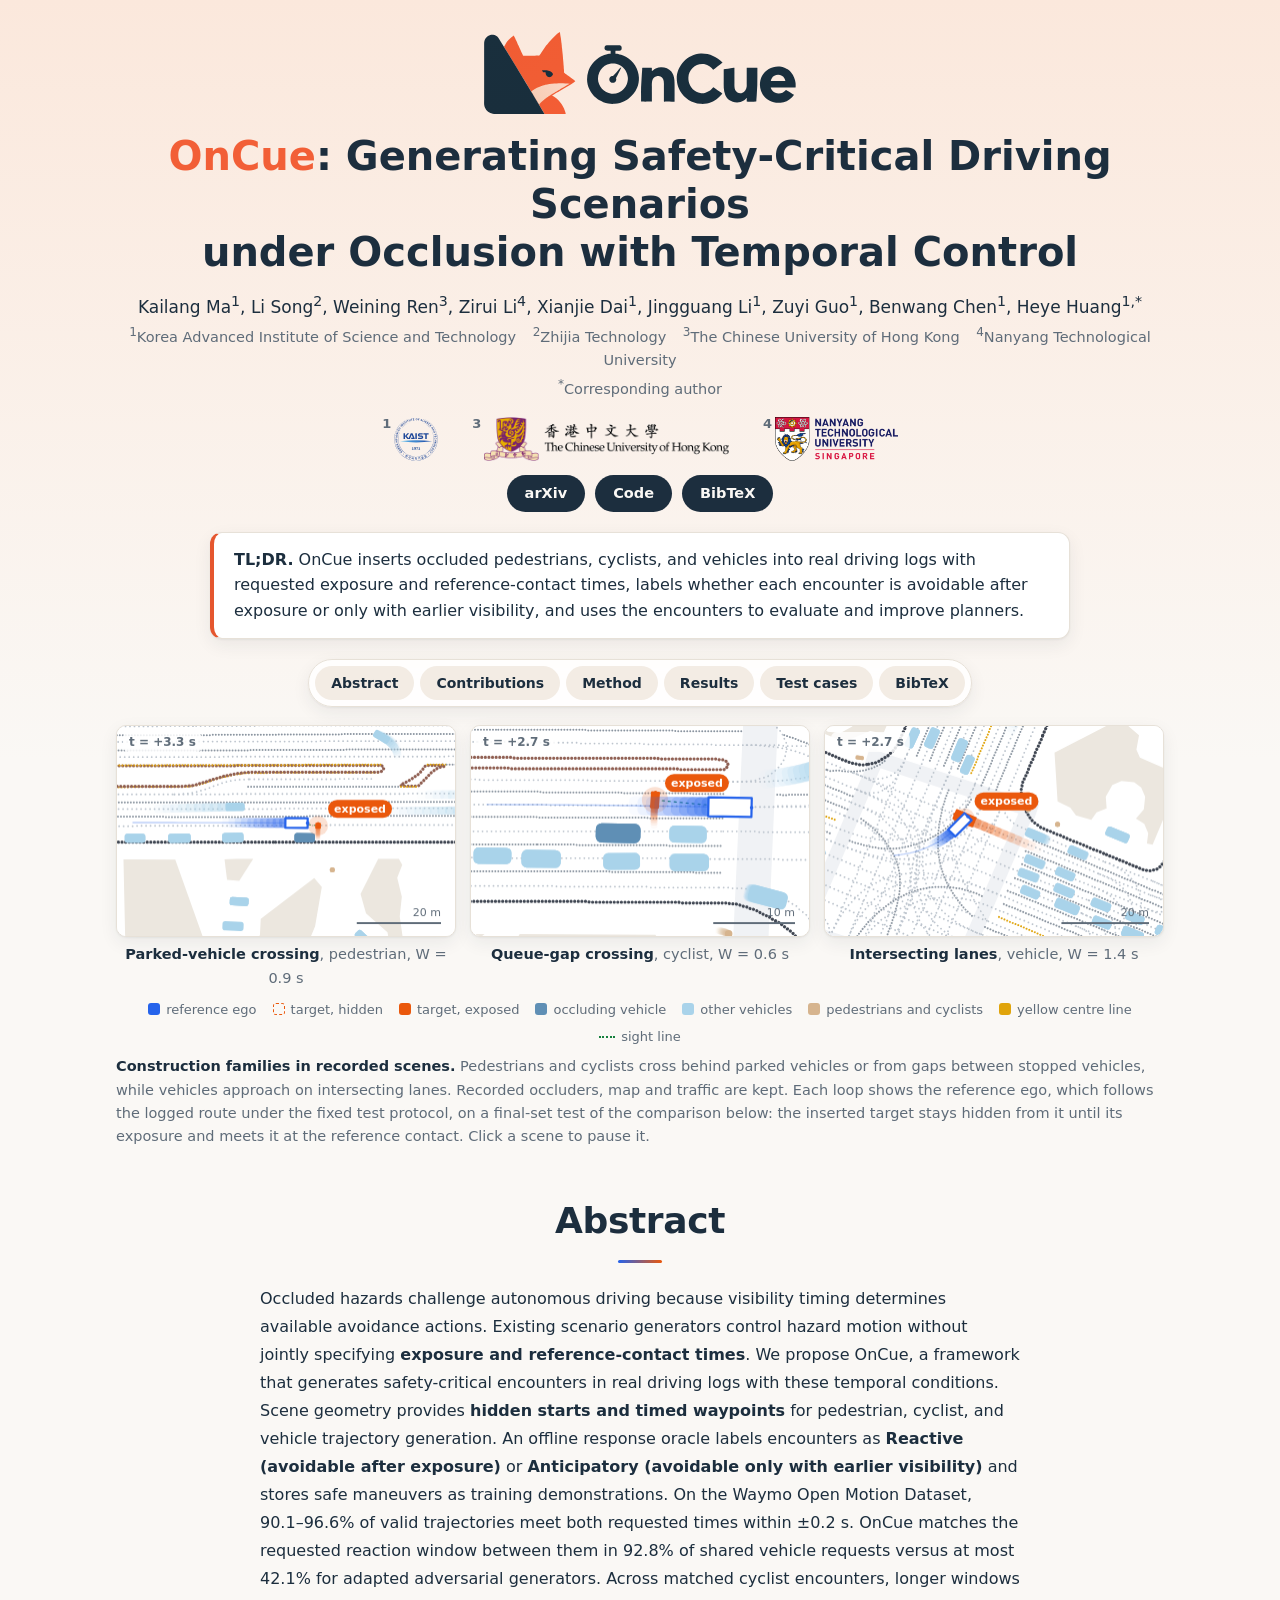
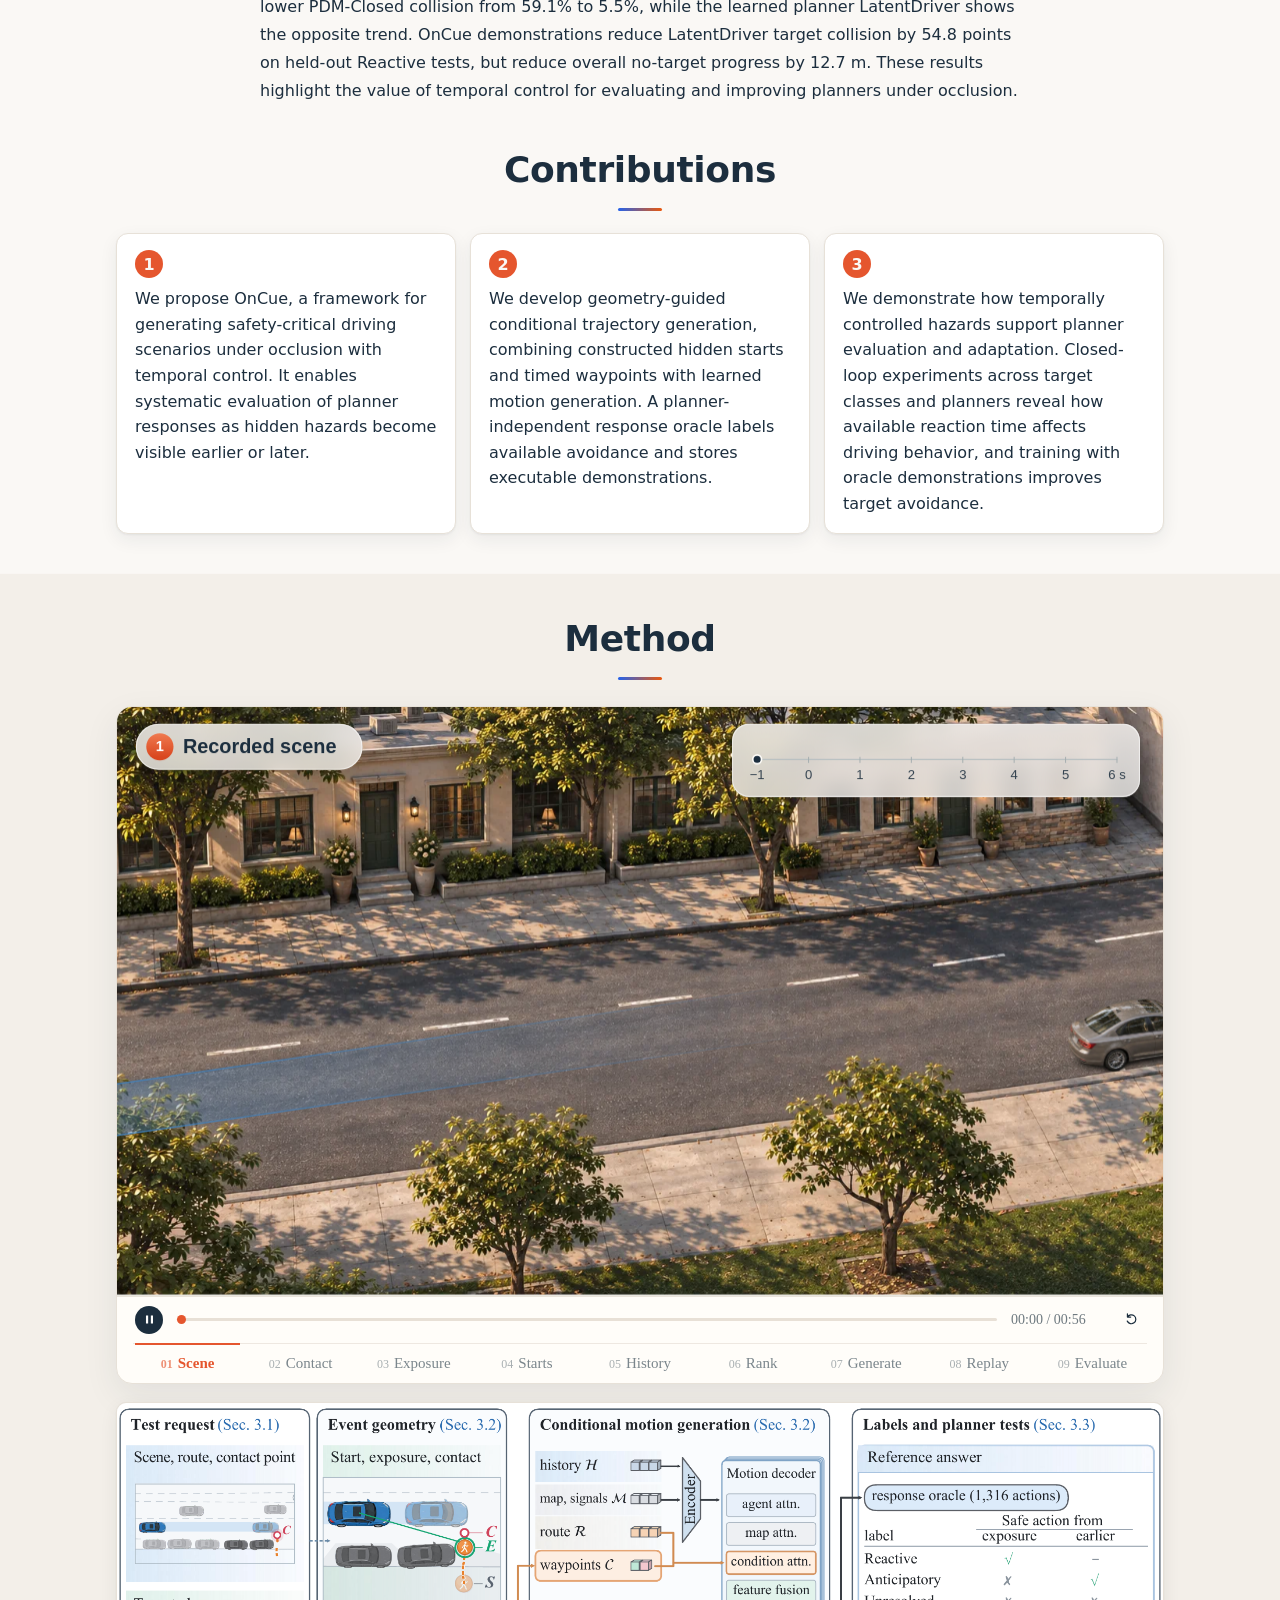
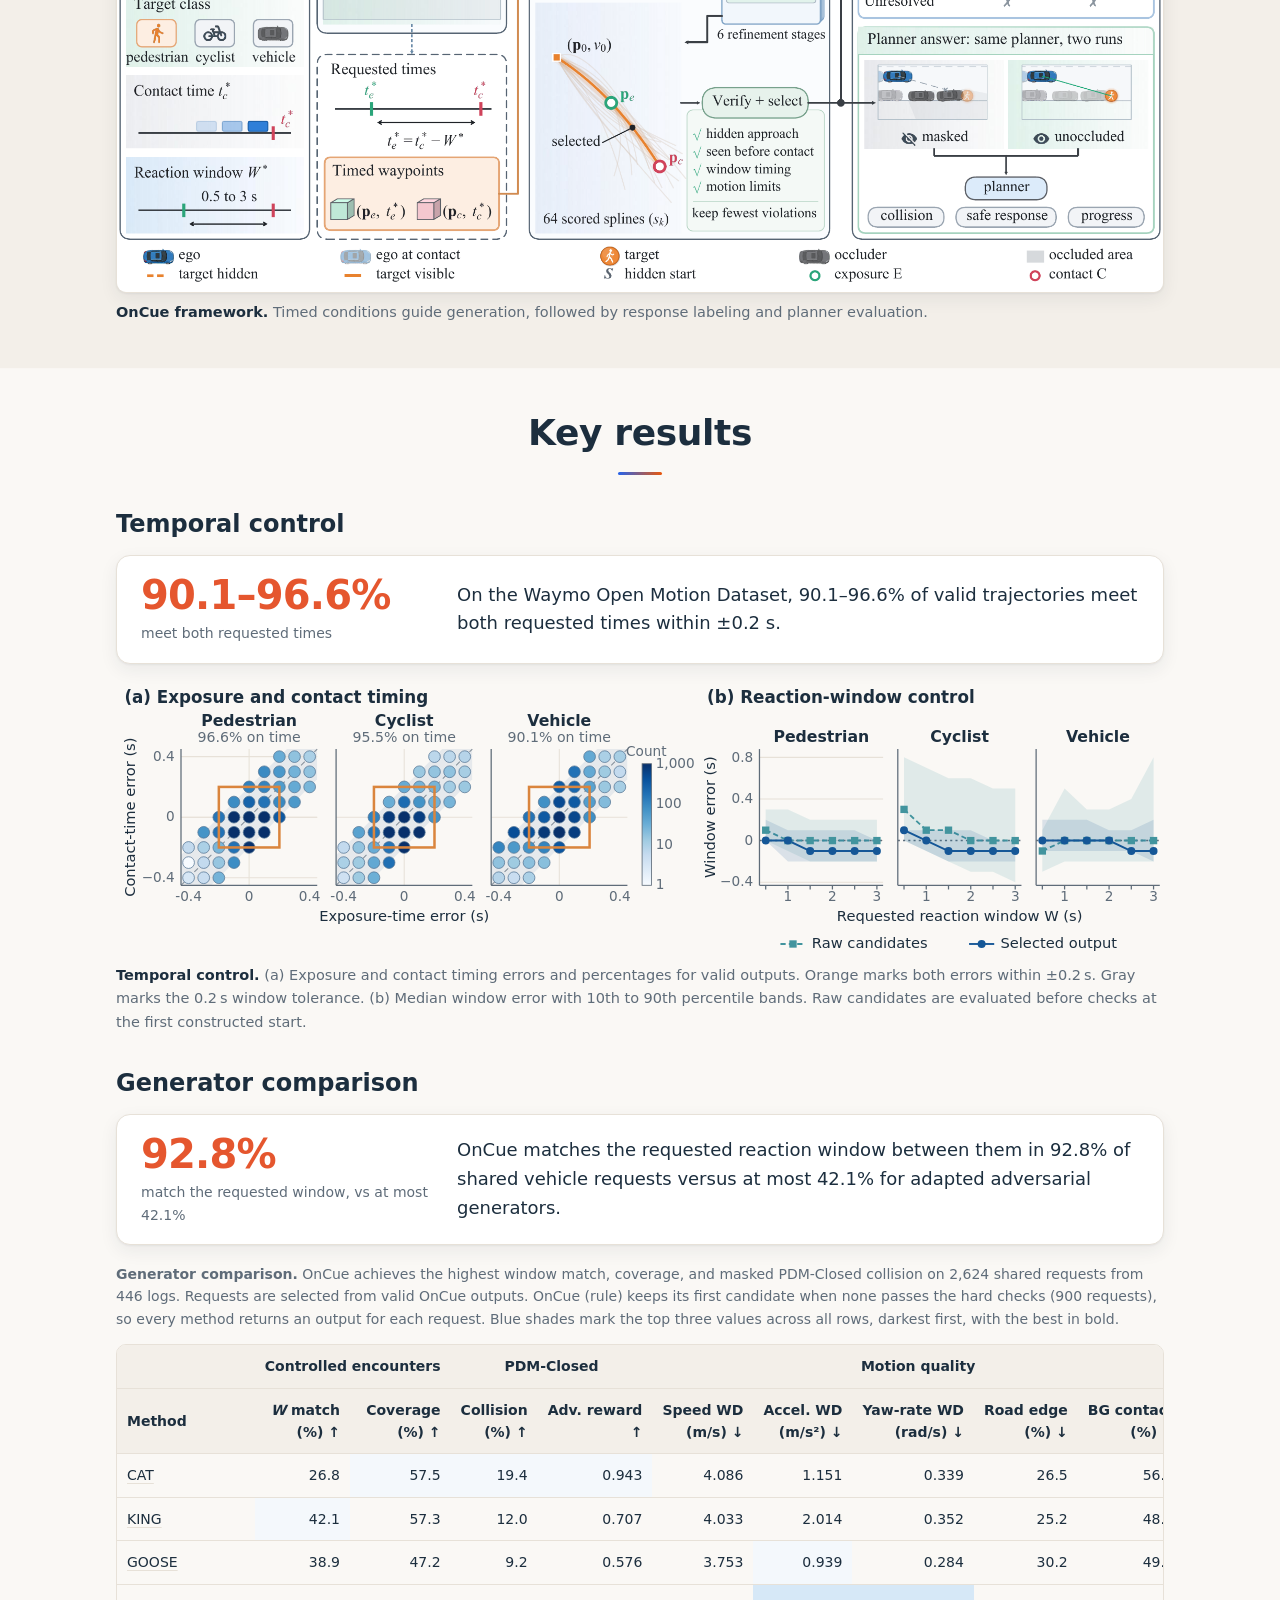
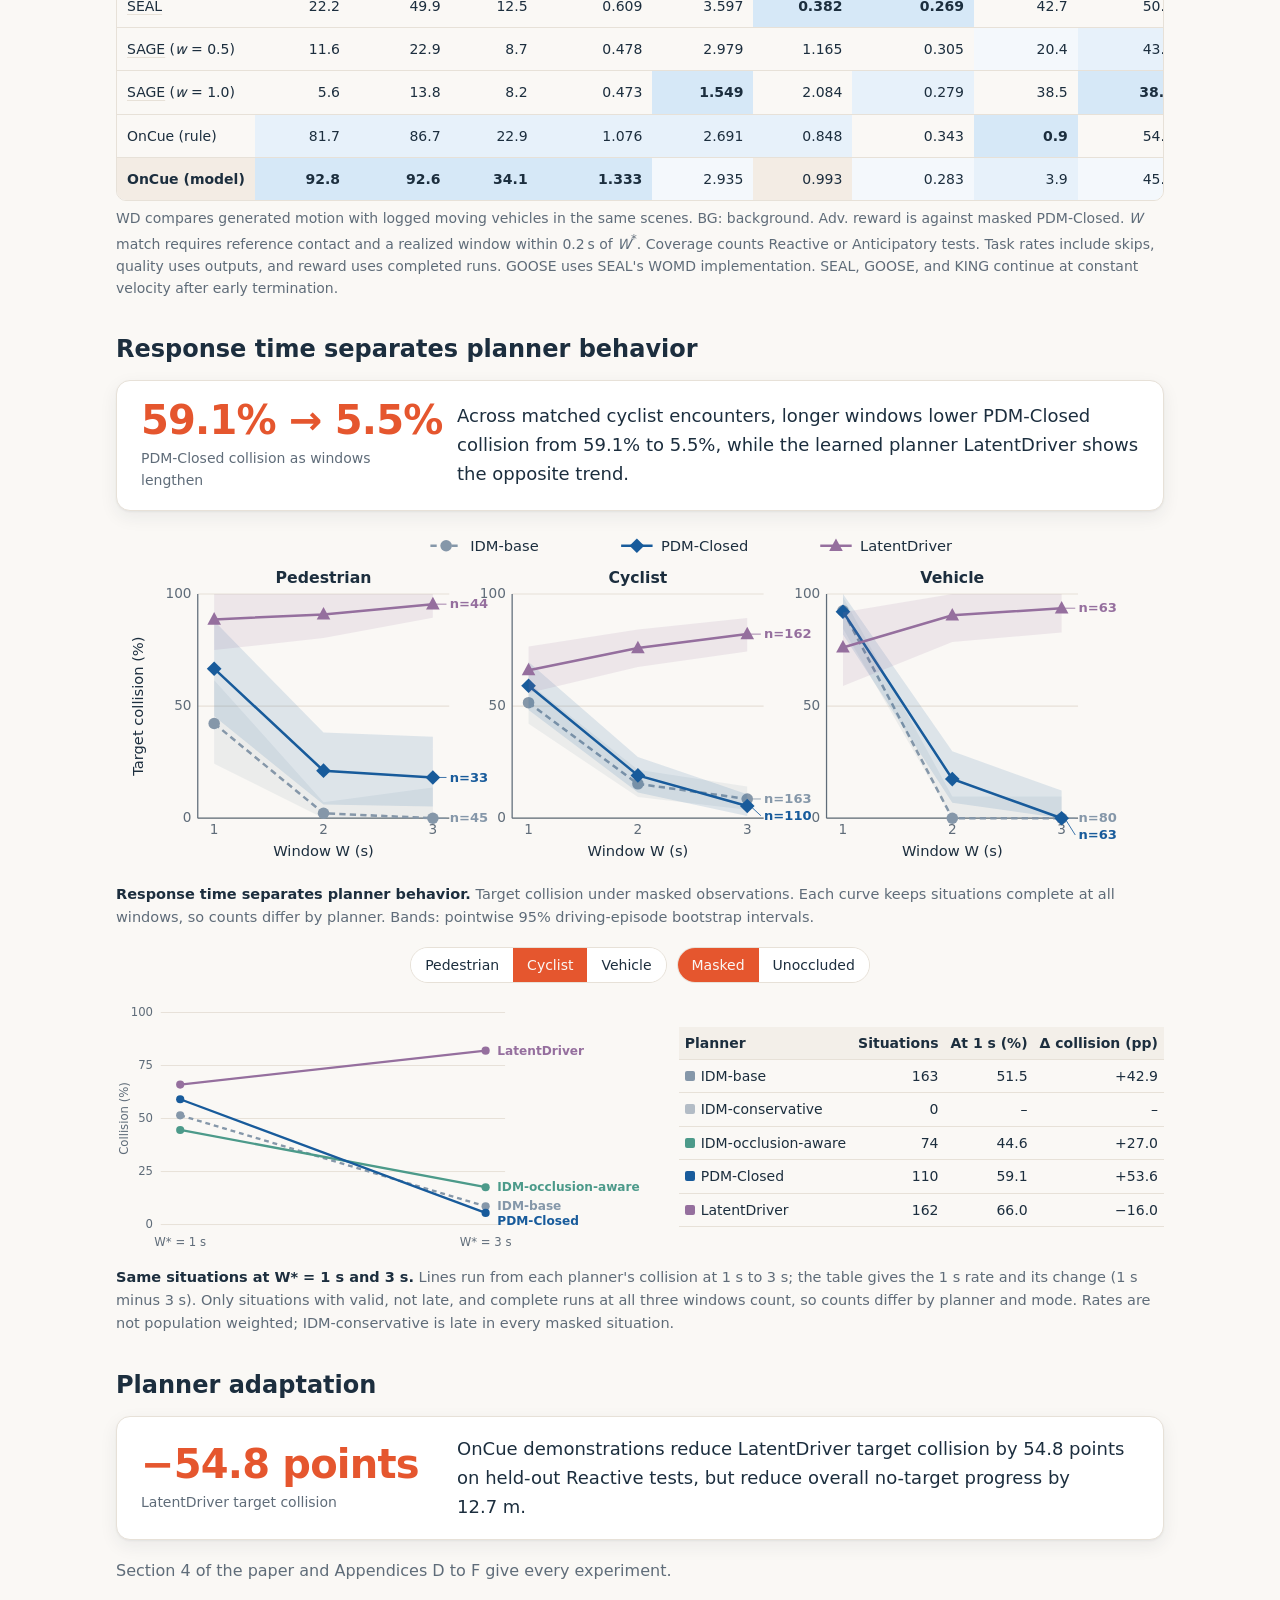
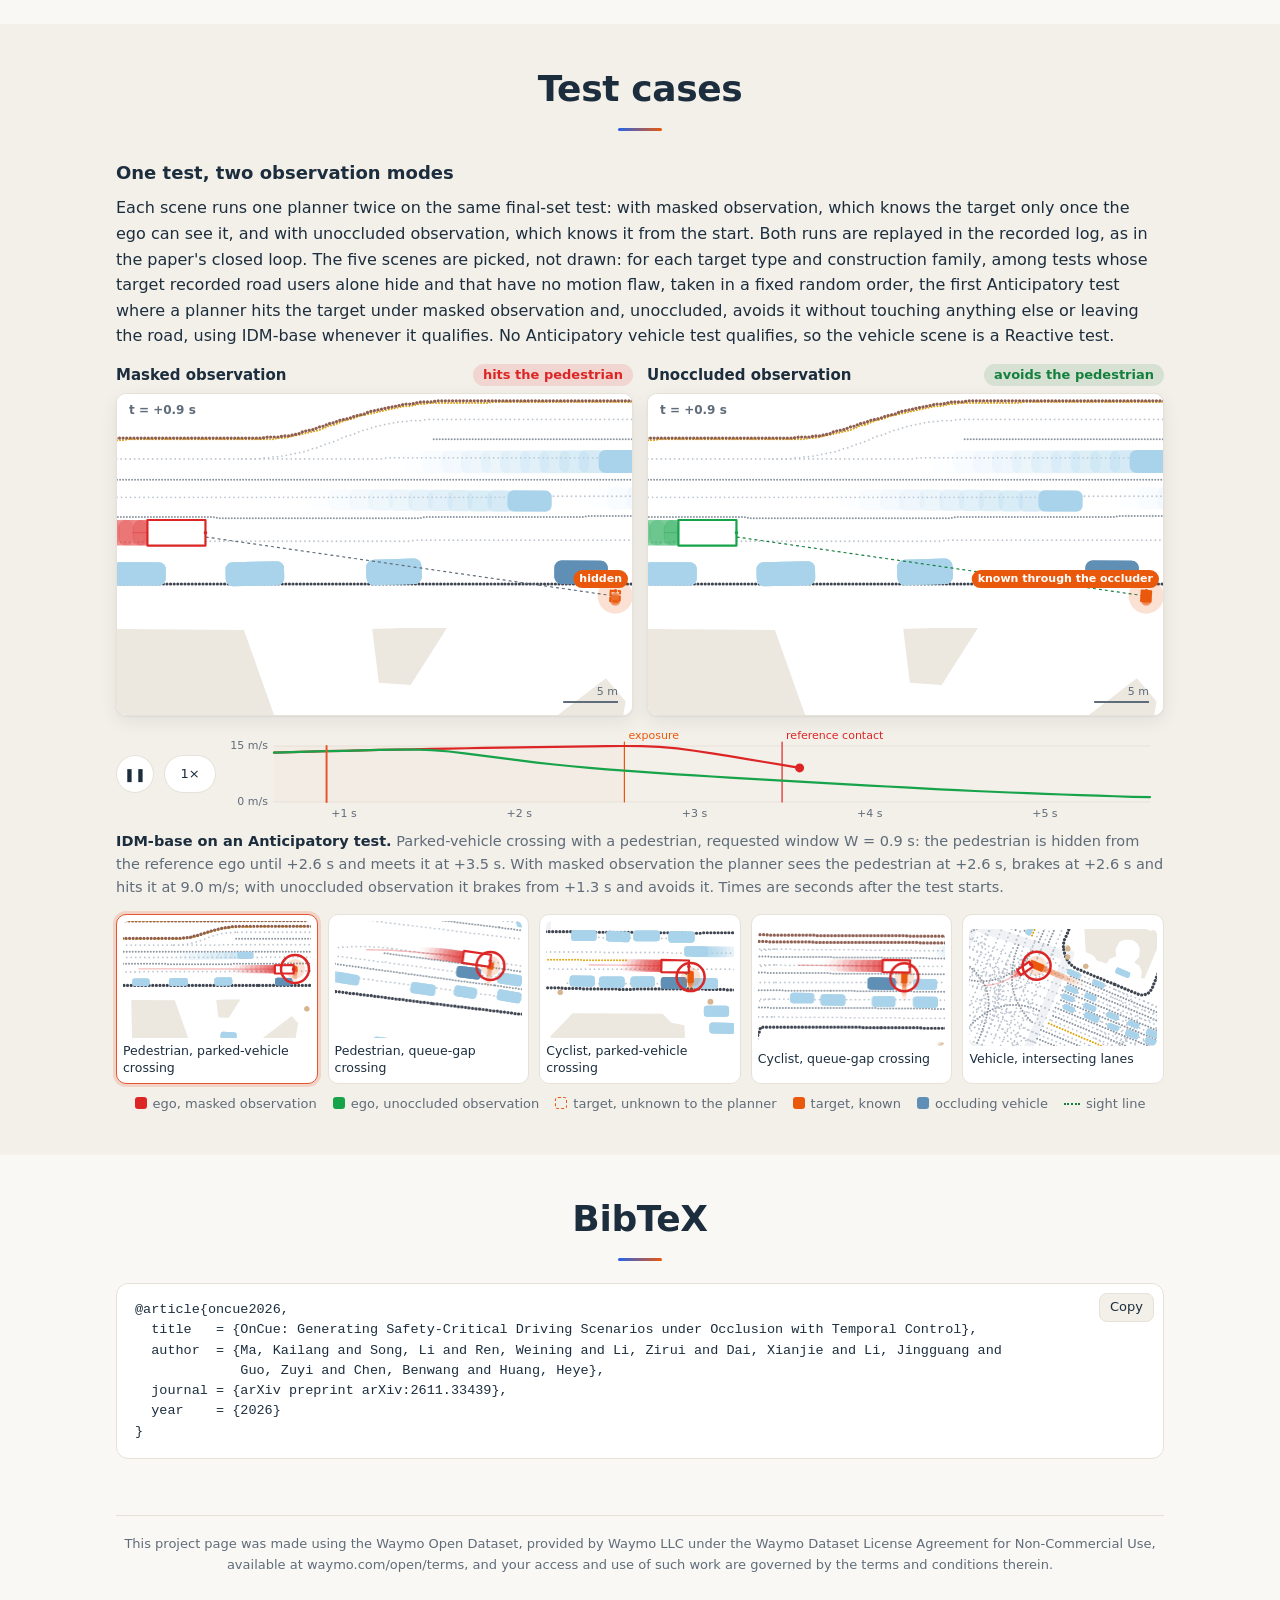
==== commit 8b5539e9: "Affiliation 2 named Zhijia Technology (confirmed English name) in the README and on the project page" ====
--- a/docs/index.html
+++ b/docs/index.html
@@ -252,7 +252,7 @@
   <h1><span class="brand">OnCue</span>: Generating Safety-Critical Driving Scenarios<br>under Occlusion with Temporal Control</h1>
   <p class="authors">Kailang Ma<sup>1</sup>, Li Song<sup>2</sup>, Weining Ren<sup>3</sup>, Zirui Li<sup>4</sup>, Xianjie Dai<sup>1</sup>,
     Jingguang Li<sup>1</sup>, Zuyi Guo<sup>1</sup>, Benwang Chen<sup>1</sup>, Heye Huang<sup>1,*</sup></p>
-  <p class="affiliations"><sup>1</sup>Korea Advanced Institute of Science and Technology &ensp; <sup>2</sup>Giga &ensp;
+  <p class="affiliations"><sup>1</sup>Korea Advanced Institute of Science and Technology &ensp; <sup>2</sup>Zhijia Technology &ensp;
     <sup>3</sup>The Chinese University of Hong Kong &ensp; <sup>4</sup>Nanyang Technological University</p>
   <p class="affiliations"><sup>*</sup>Corresponding author</p>
   <div class="affil-logos">
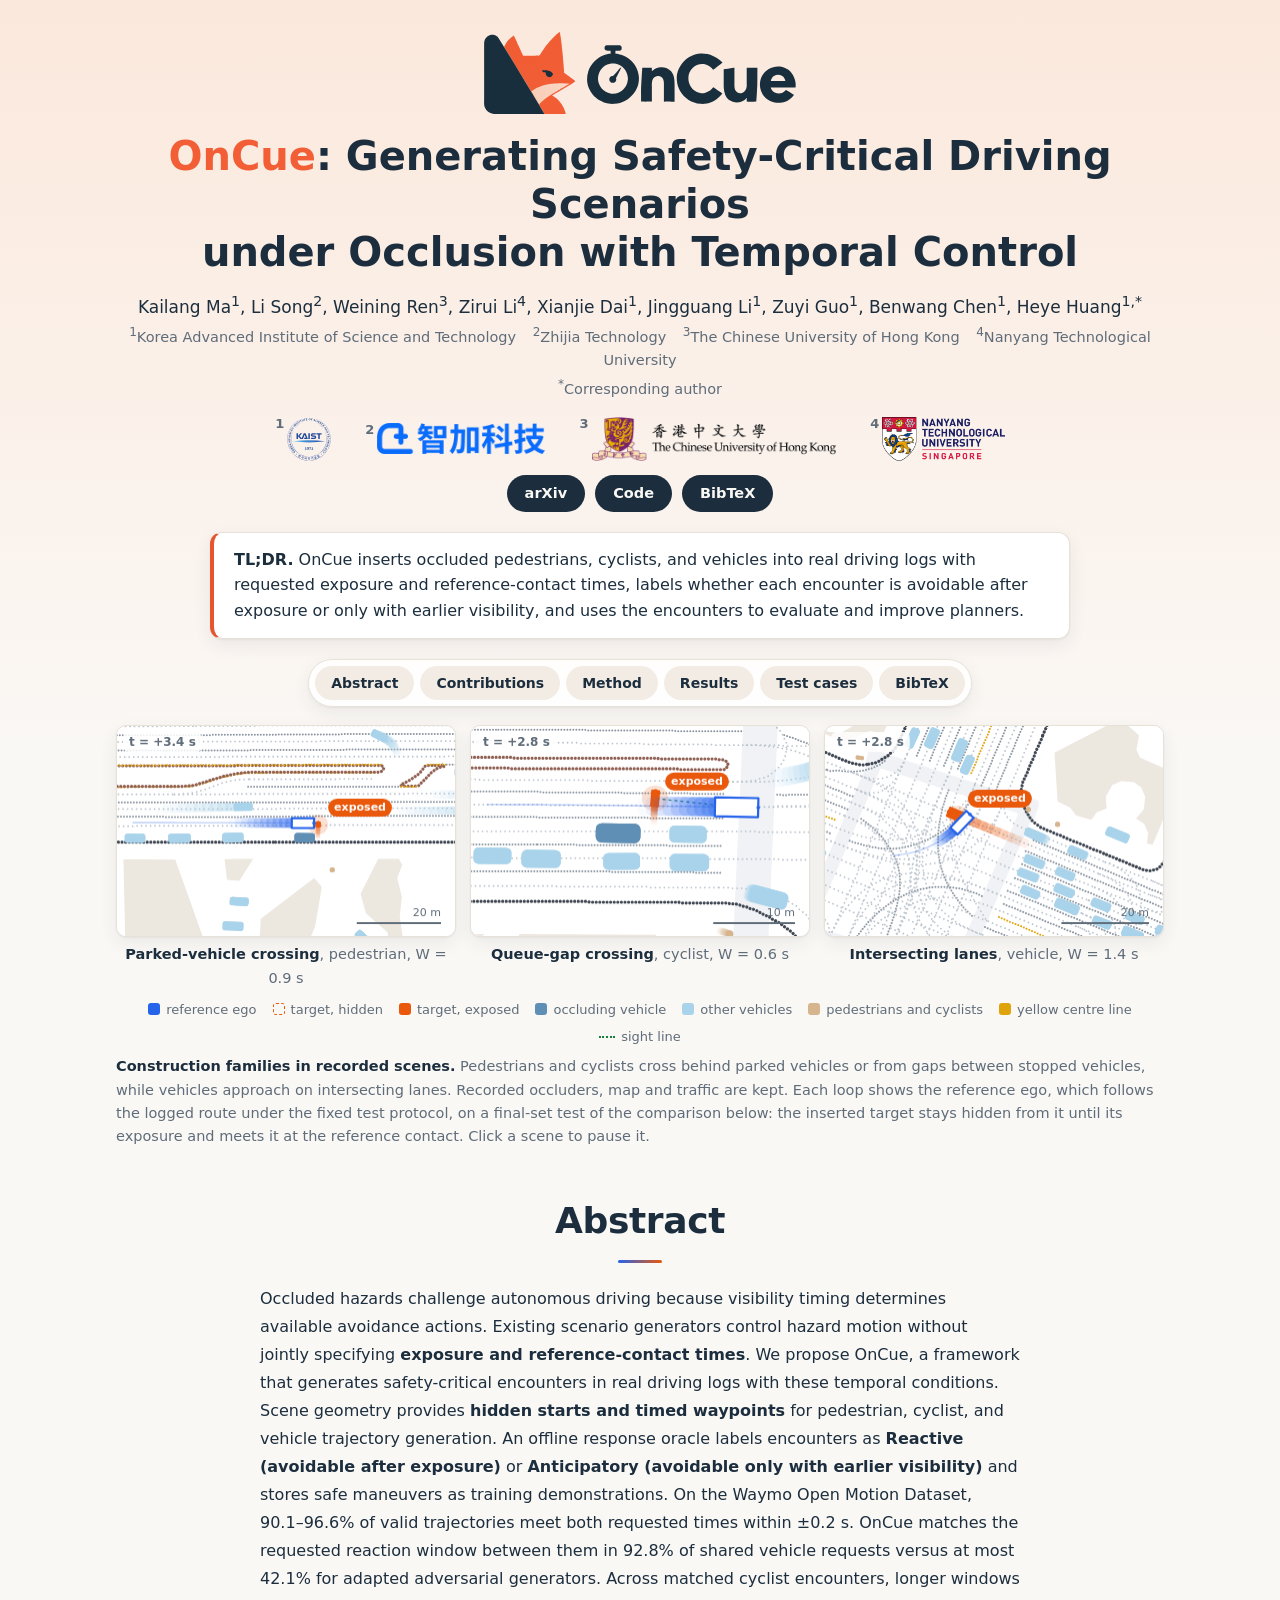
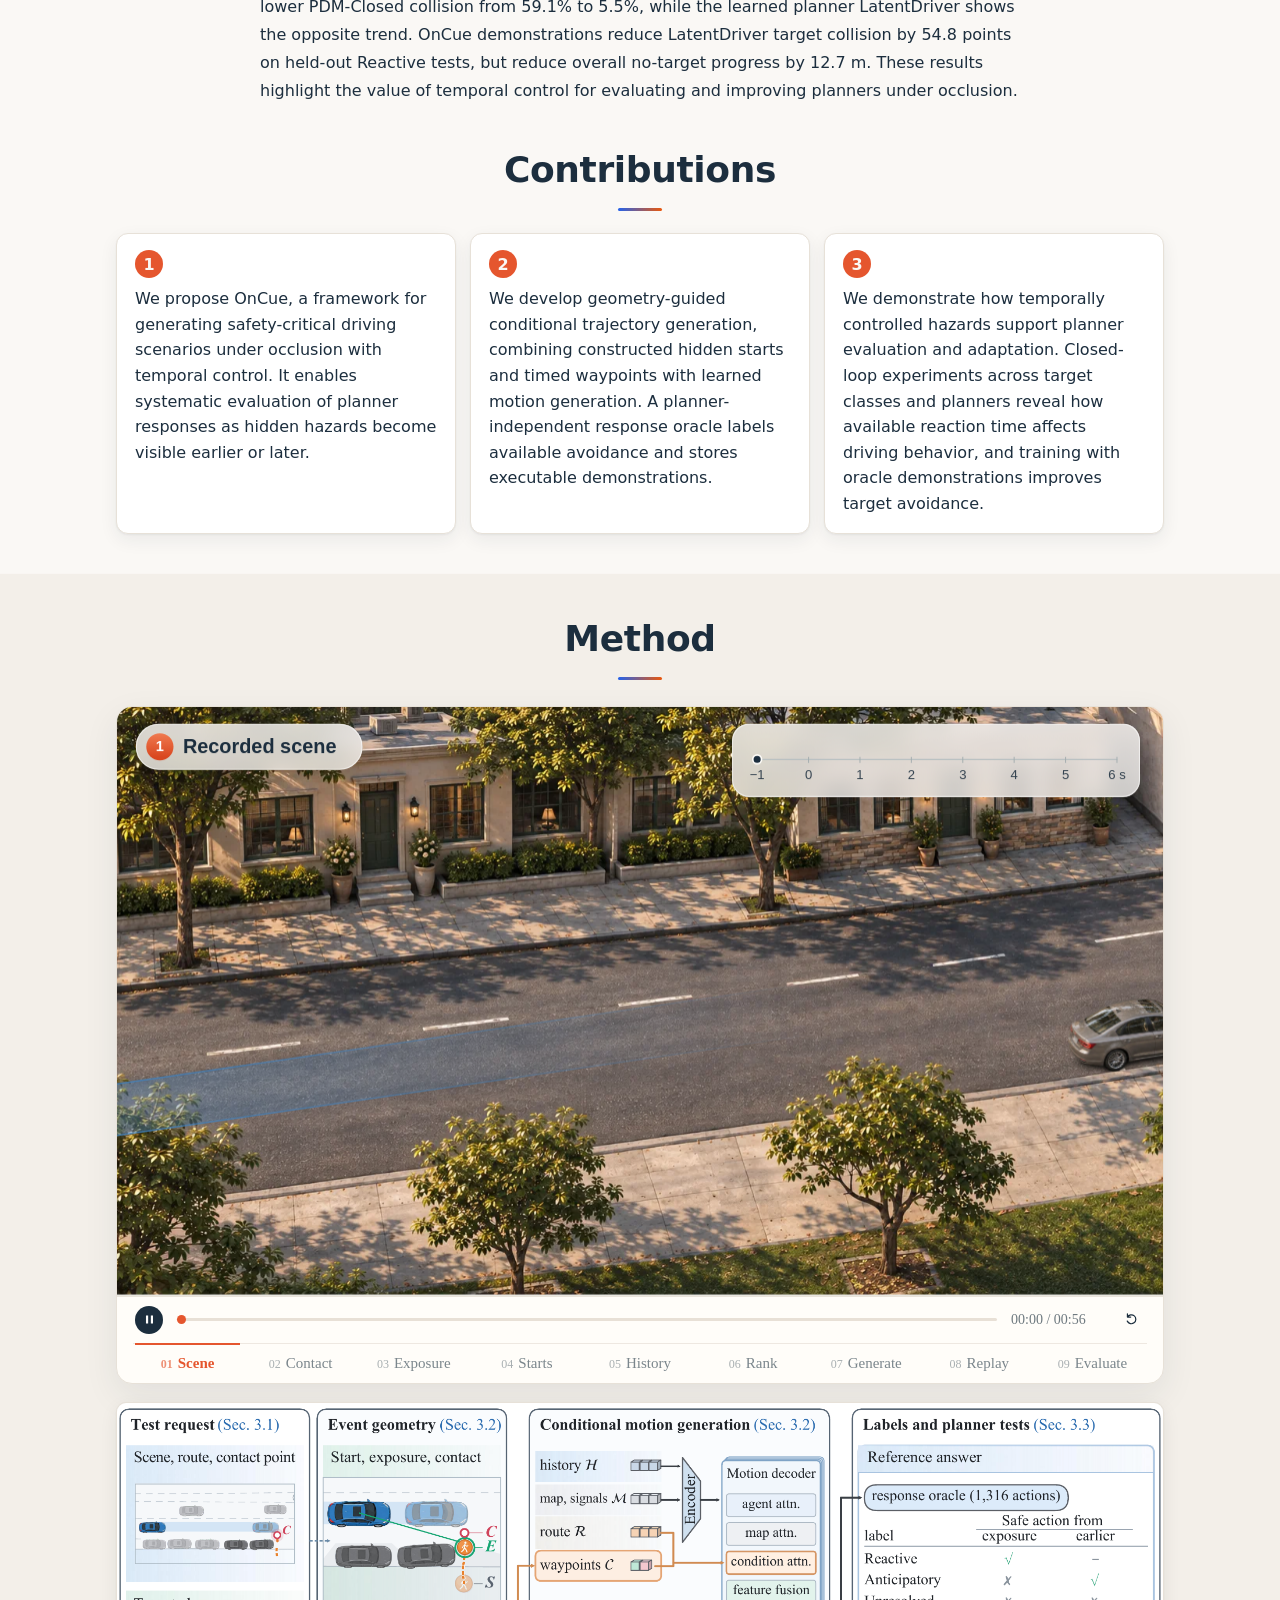
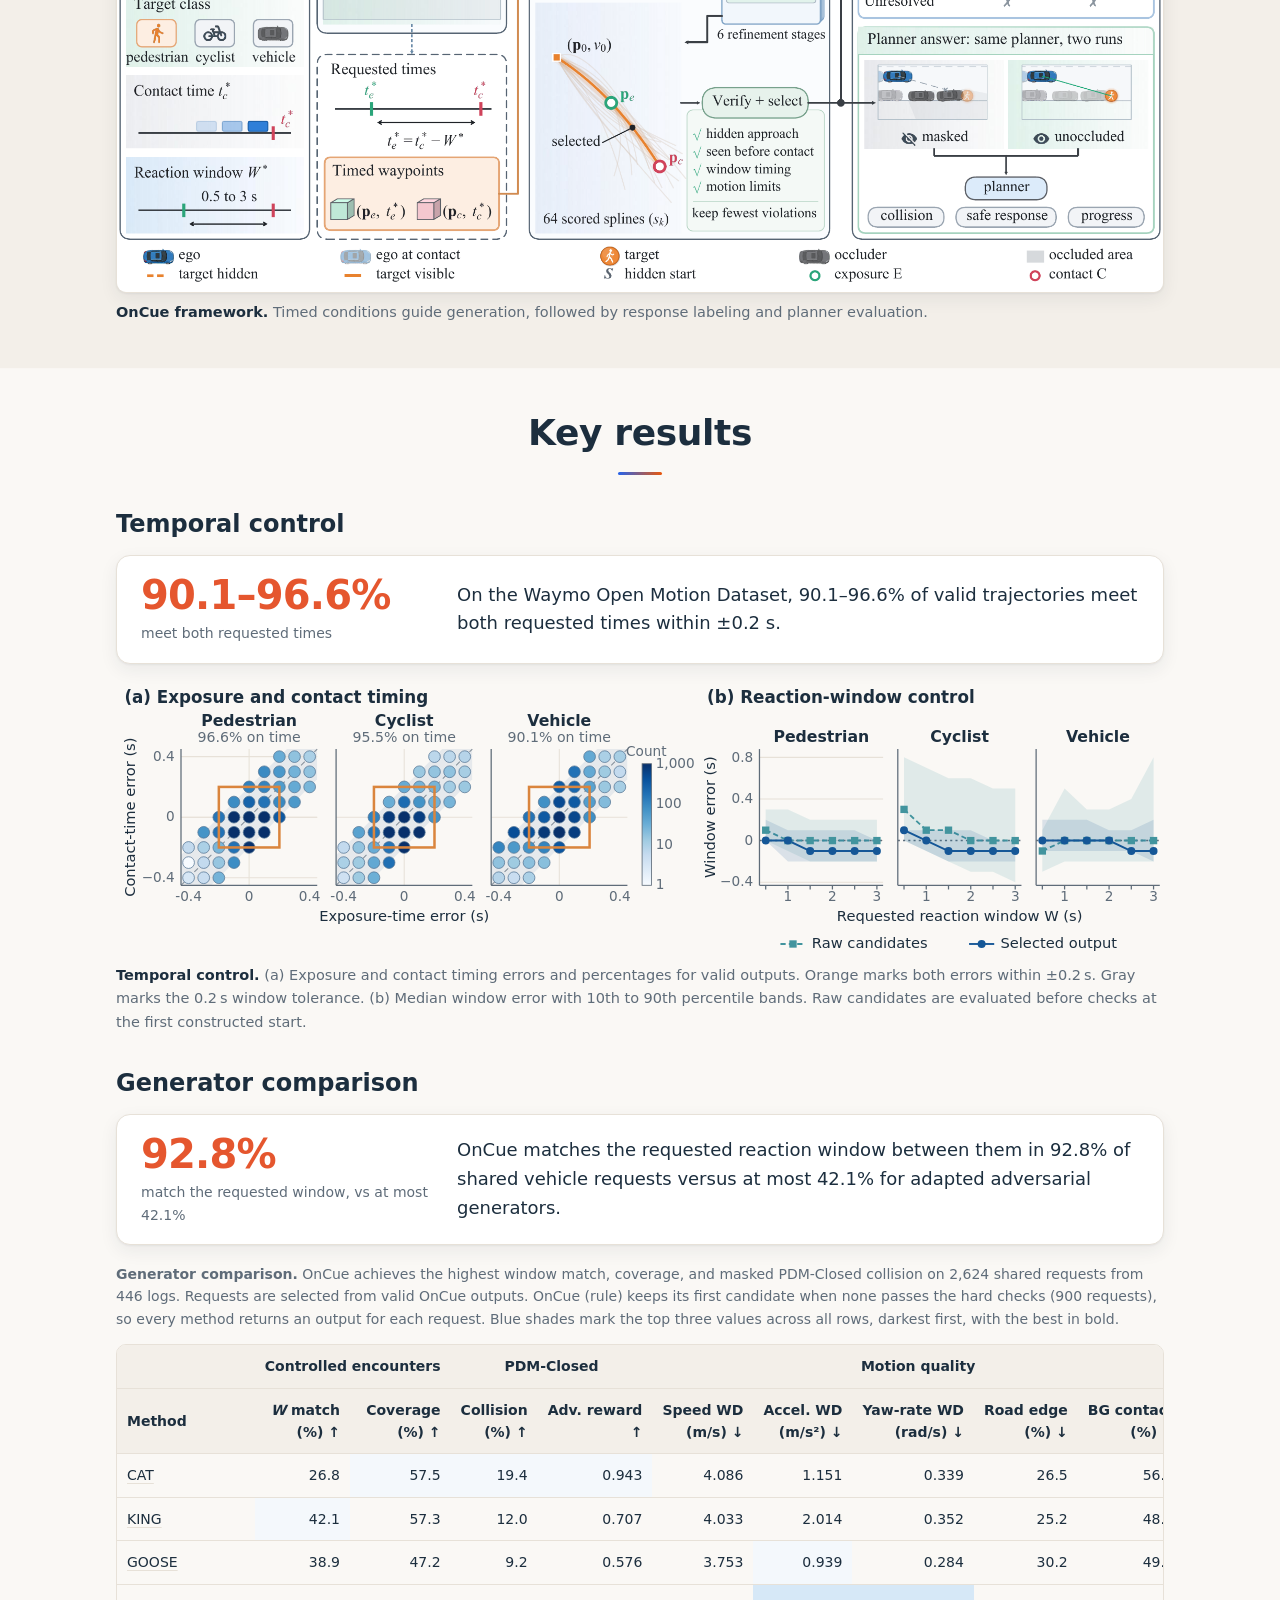
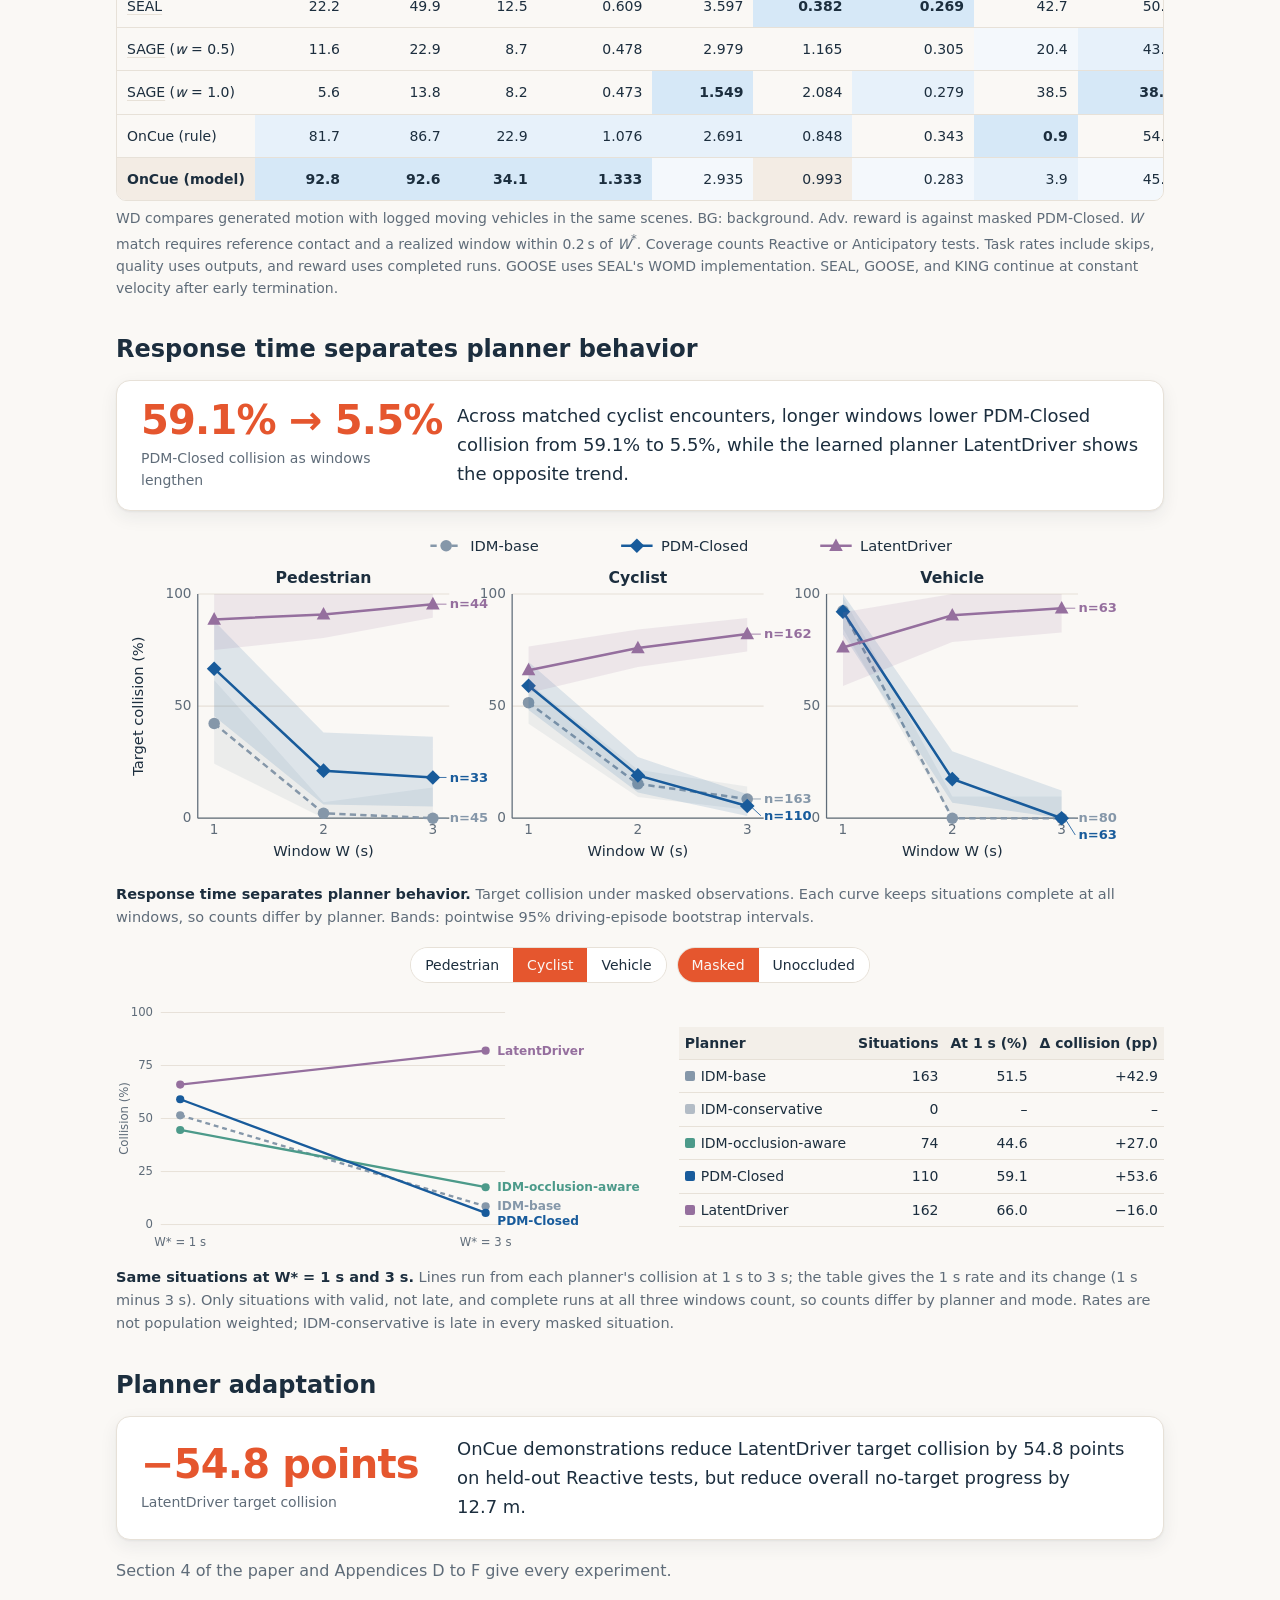
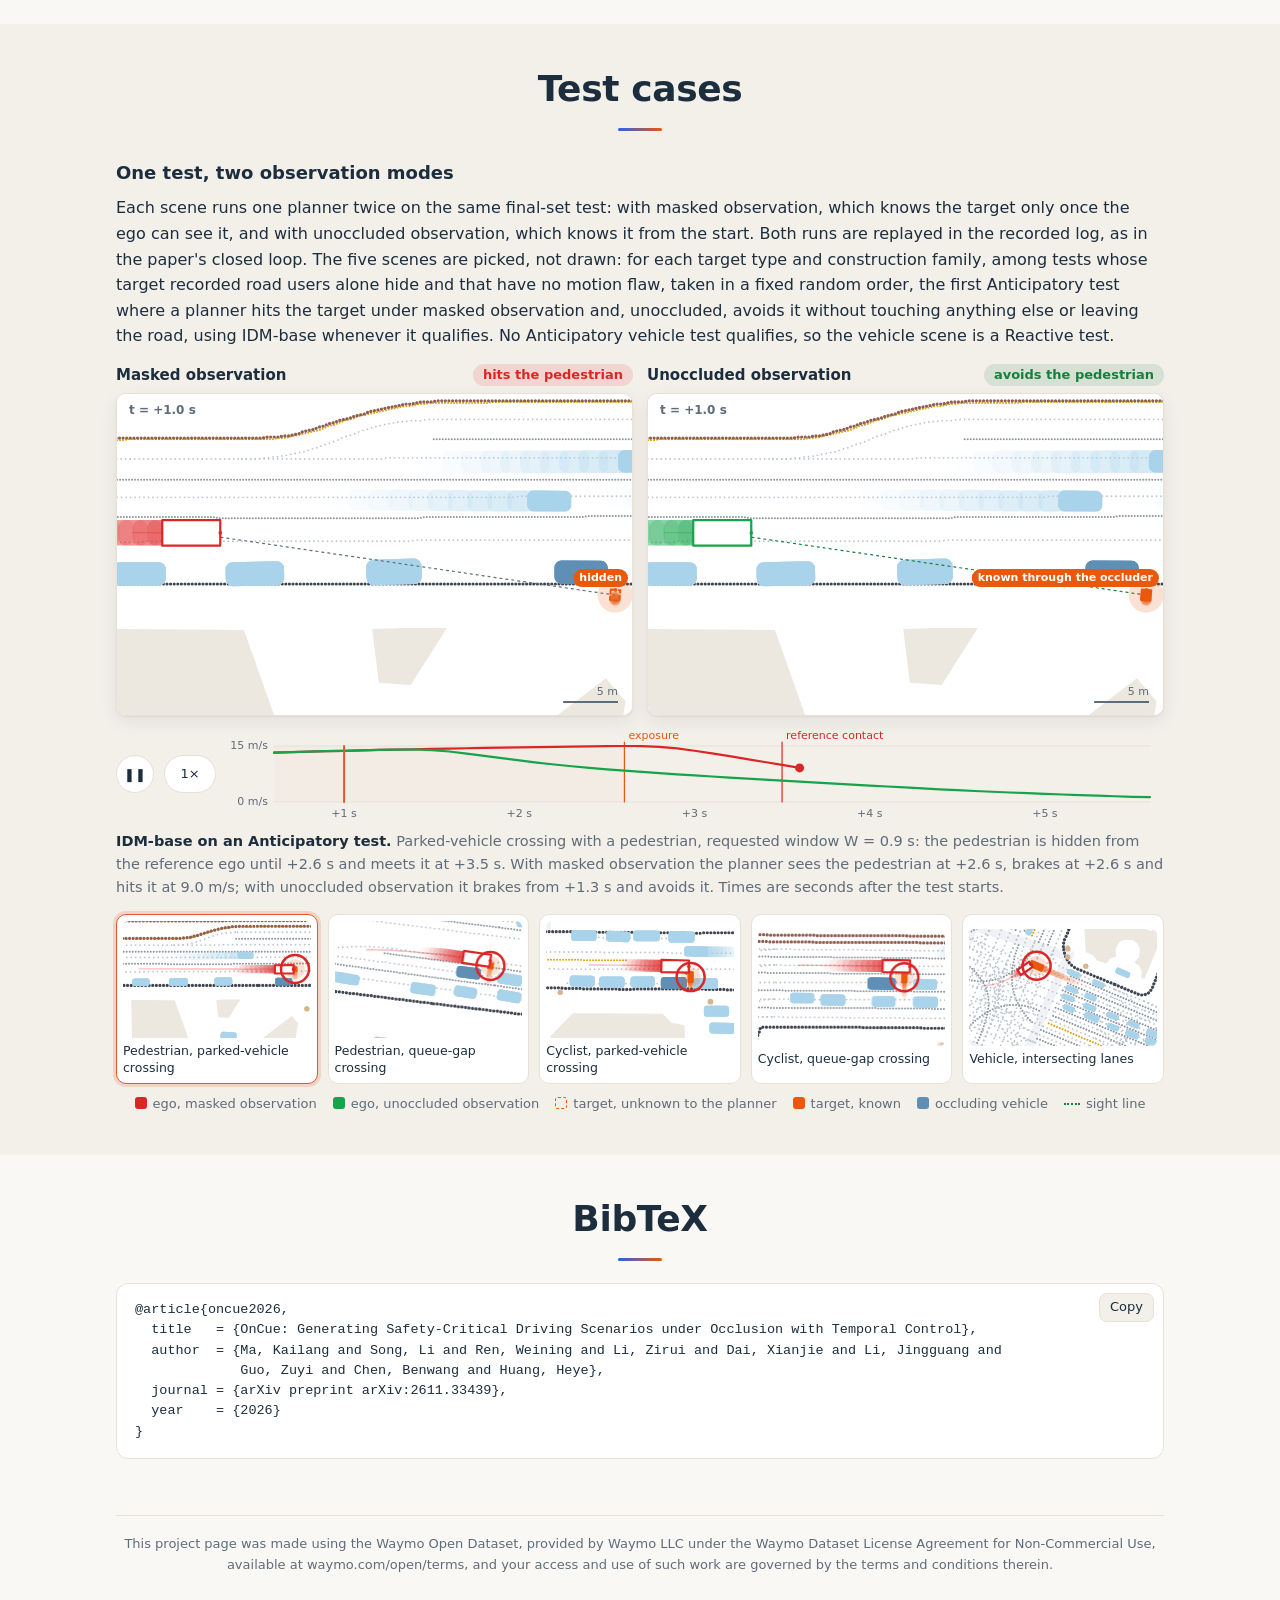
==== commit 4896a010: "Affiliation 2 logo (Zhijia Technology, from the company website) in the README and on the project pa" ====
--- a/docs/index.html
+++ b/docs/index.html
@@ -257,6 +257,7 @@
   <p class="affiliations"><sup>*</sup>Corresponding author</p>
   <div class="affil-logos">
     <span class="affil"><sup>1</sup><img src="assets/affiliation-kaist.svg" alt="KAIST" style="height: 44px"></span>
+    <span class="affil"><sup>2</sup><img src="assets/affiliation-zhijia.png" alt="Zhijia Technology" style="height: 31px"></span>
     <span class="affil"><sup>3</sup><img src="assets/affiliation-cuhk.png" alt="The Chinese University of Hong Kong" style="height: 44px"></span>
     <span class="affil"><sup>4</sup><img src="assets/affiliation-ntu.png" alt="Nanyang Technological University" style="height: 44px"></span>
   </div>
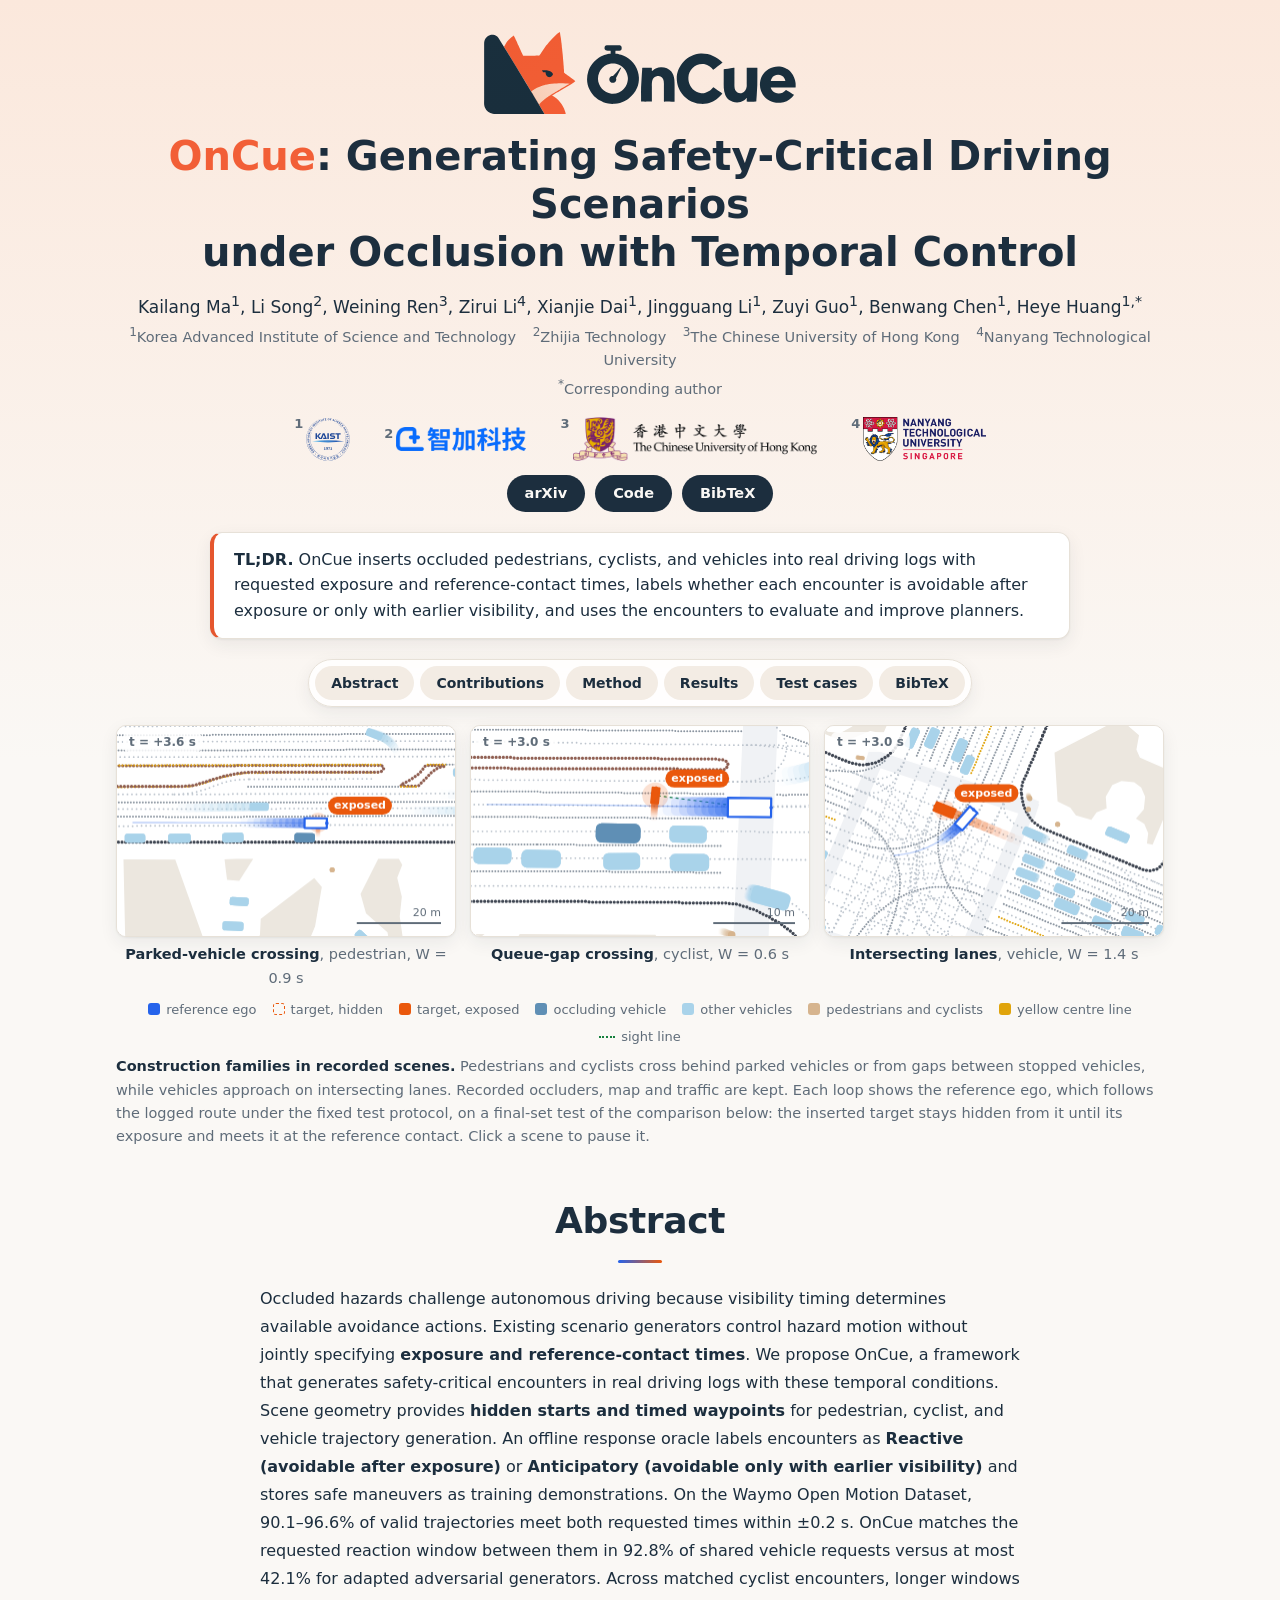
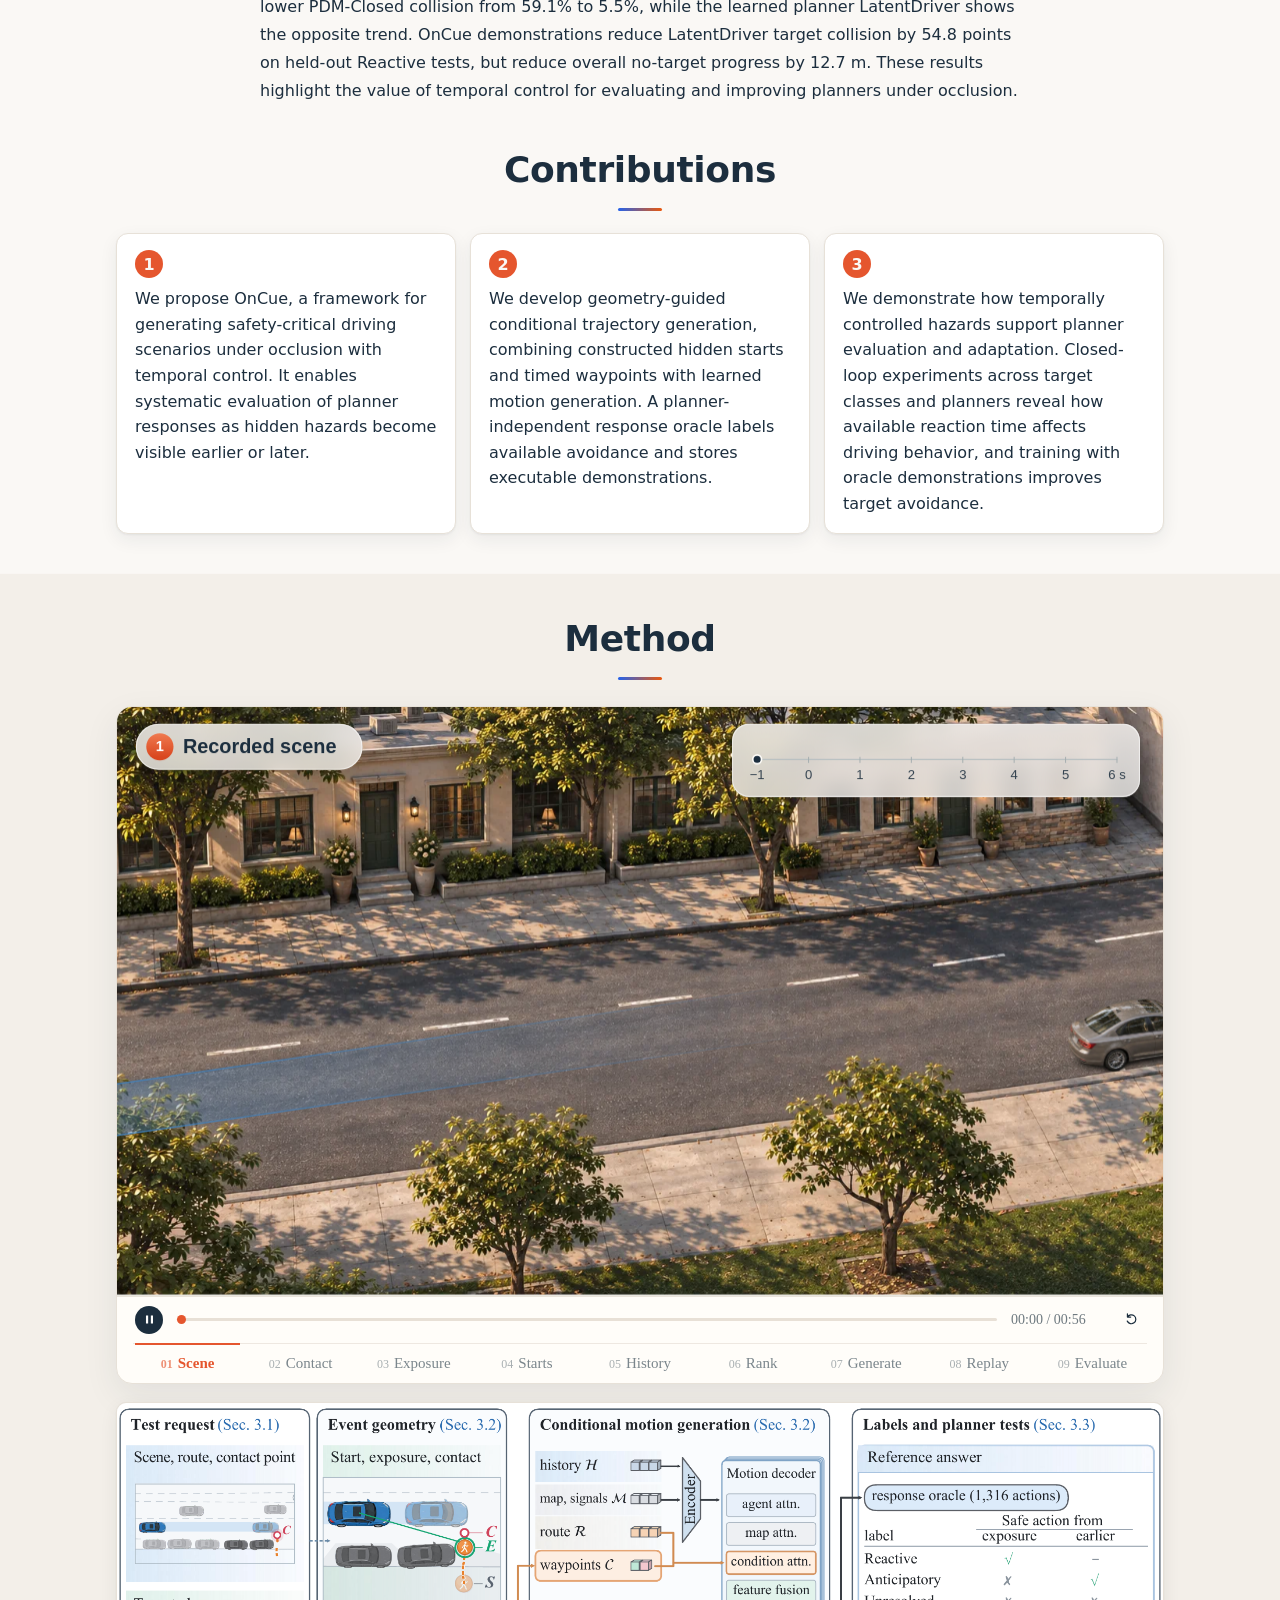
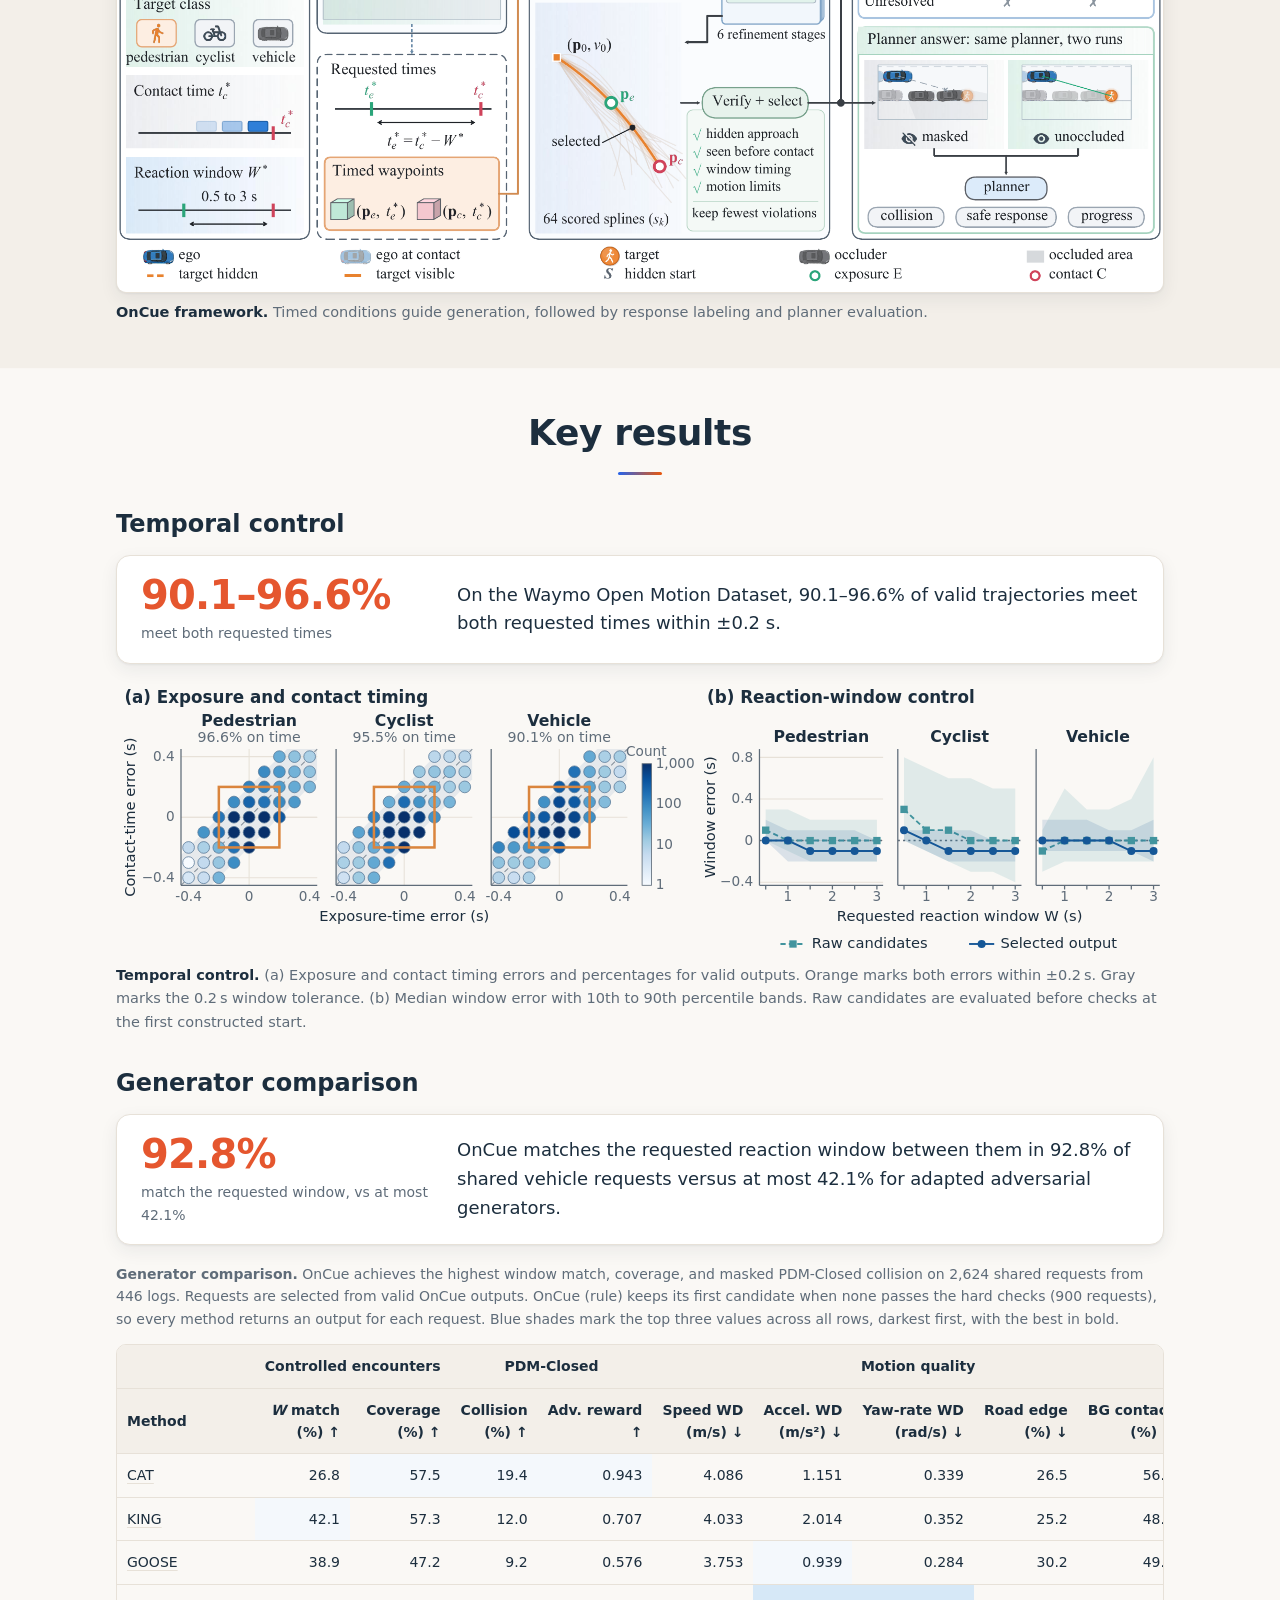
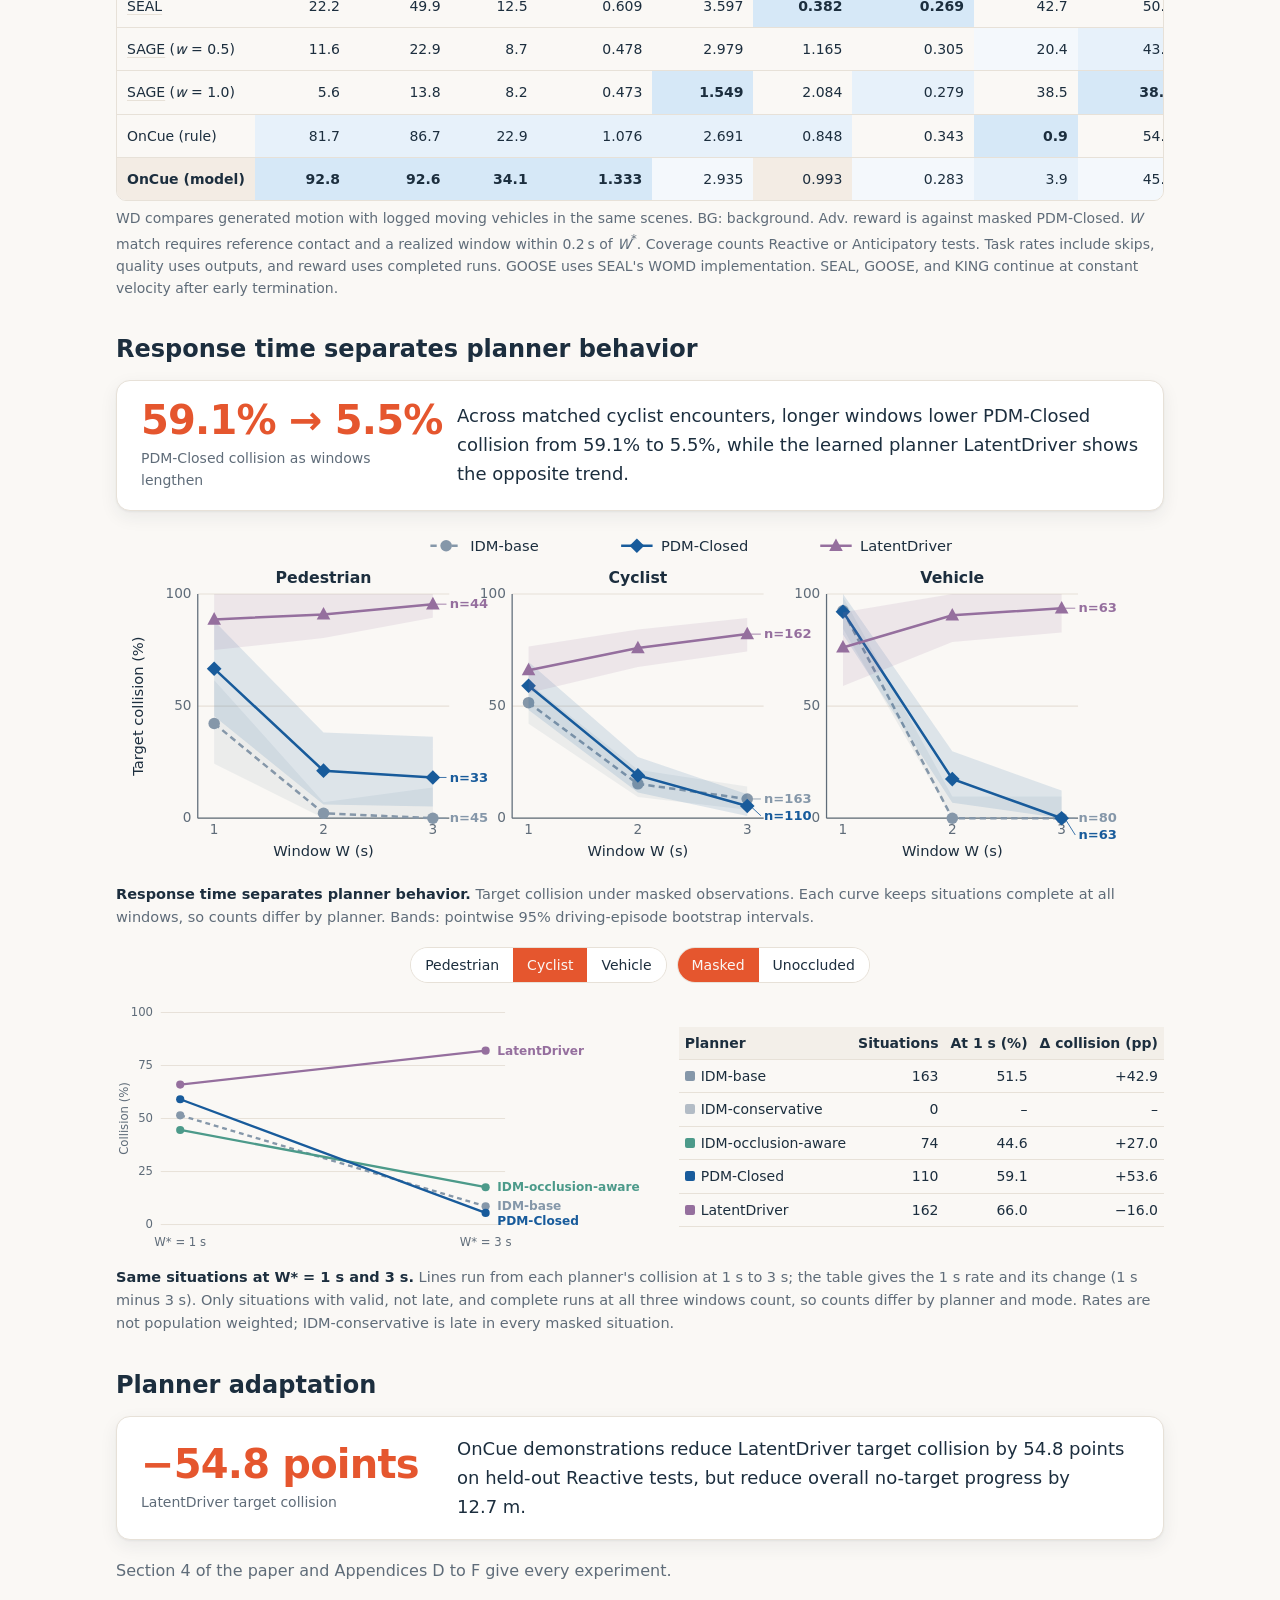
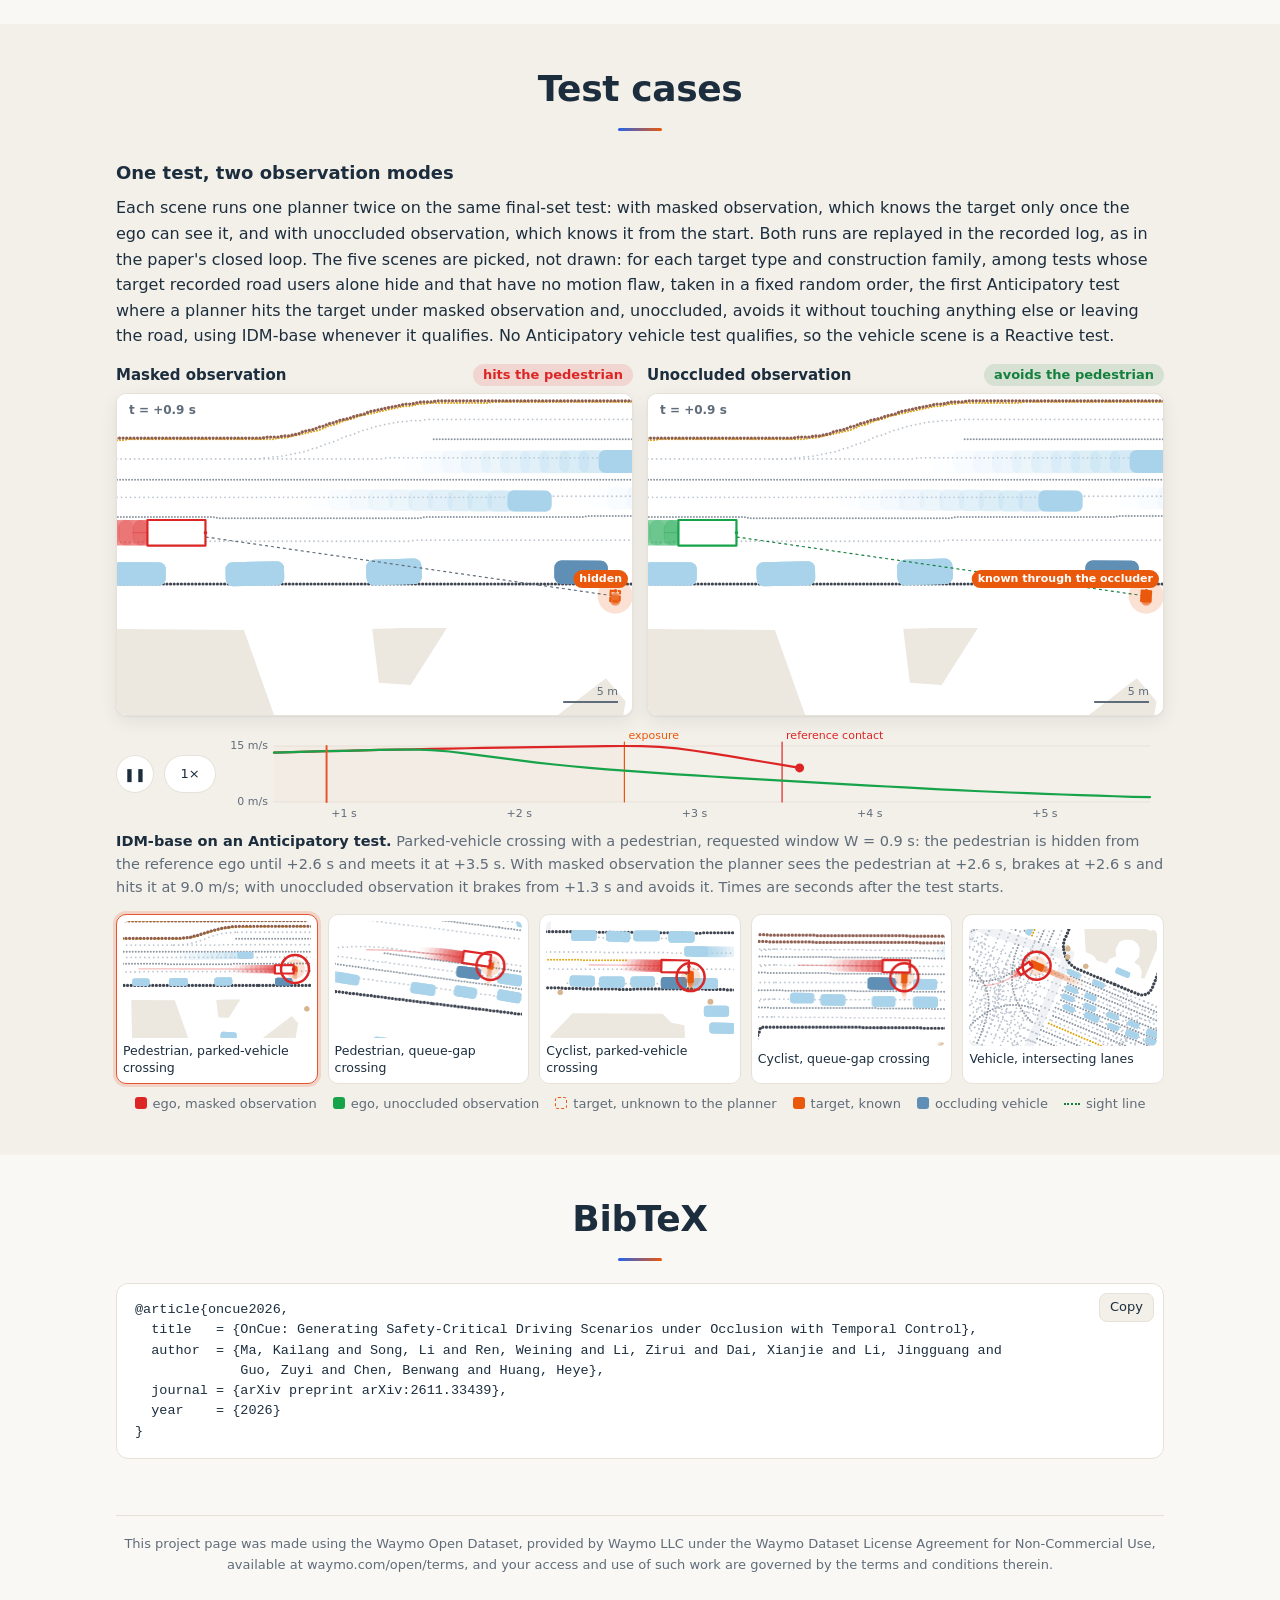
==== commit cb4517ef: "Zhijia Technology logo sized to the same visual weight as the CUHK and NTU logos (bold solid letteri" ====
--- a/docs/index.html
+++ b/docs/index.html
@@ -257,7 +257,7 @@
   <p class="affiliations"><sup>*</sup>Corresponding author</p>
   <div class="affil-logos">
     <span class="affil"><sup>1</sup><img src="assets/affiliation-kaist.svg" alt="KAIST" style="height: 44px"></span>
-    <span class="affil"><sup>2</sup><img src="assets/affiliation-zhijia.png" alt="Zhijia Technology" style="height: 31px"></span>
+    <span class="affil"><sup>2</sup><img src="assets/affiliation-zhijia.png" alt="Zhijia Technology" style="height: 24px"></span>
     <span class="affil"><sup>3</sup><img src="assets/affiliation-cuhk.png" alt="The Chinese University of Hong Kong" style="height: 44px"></span>
     <span class="affil"><sup>4</sup><img src="assets/affiliation-ntu.png" alt="Nanyang Technological University" style="height: 44px"></span>
   </div>
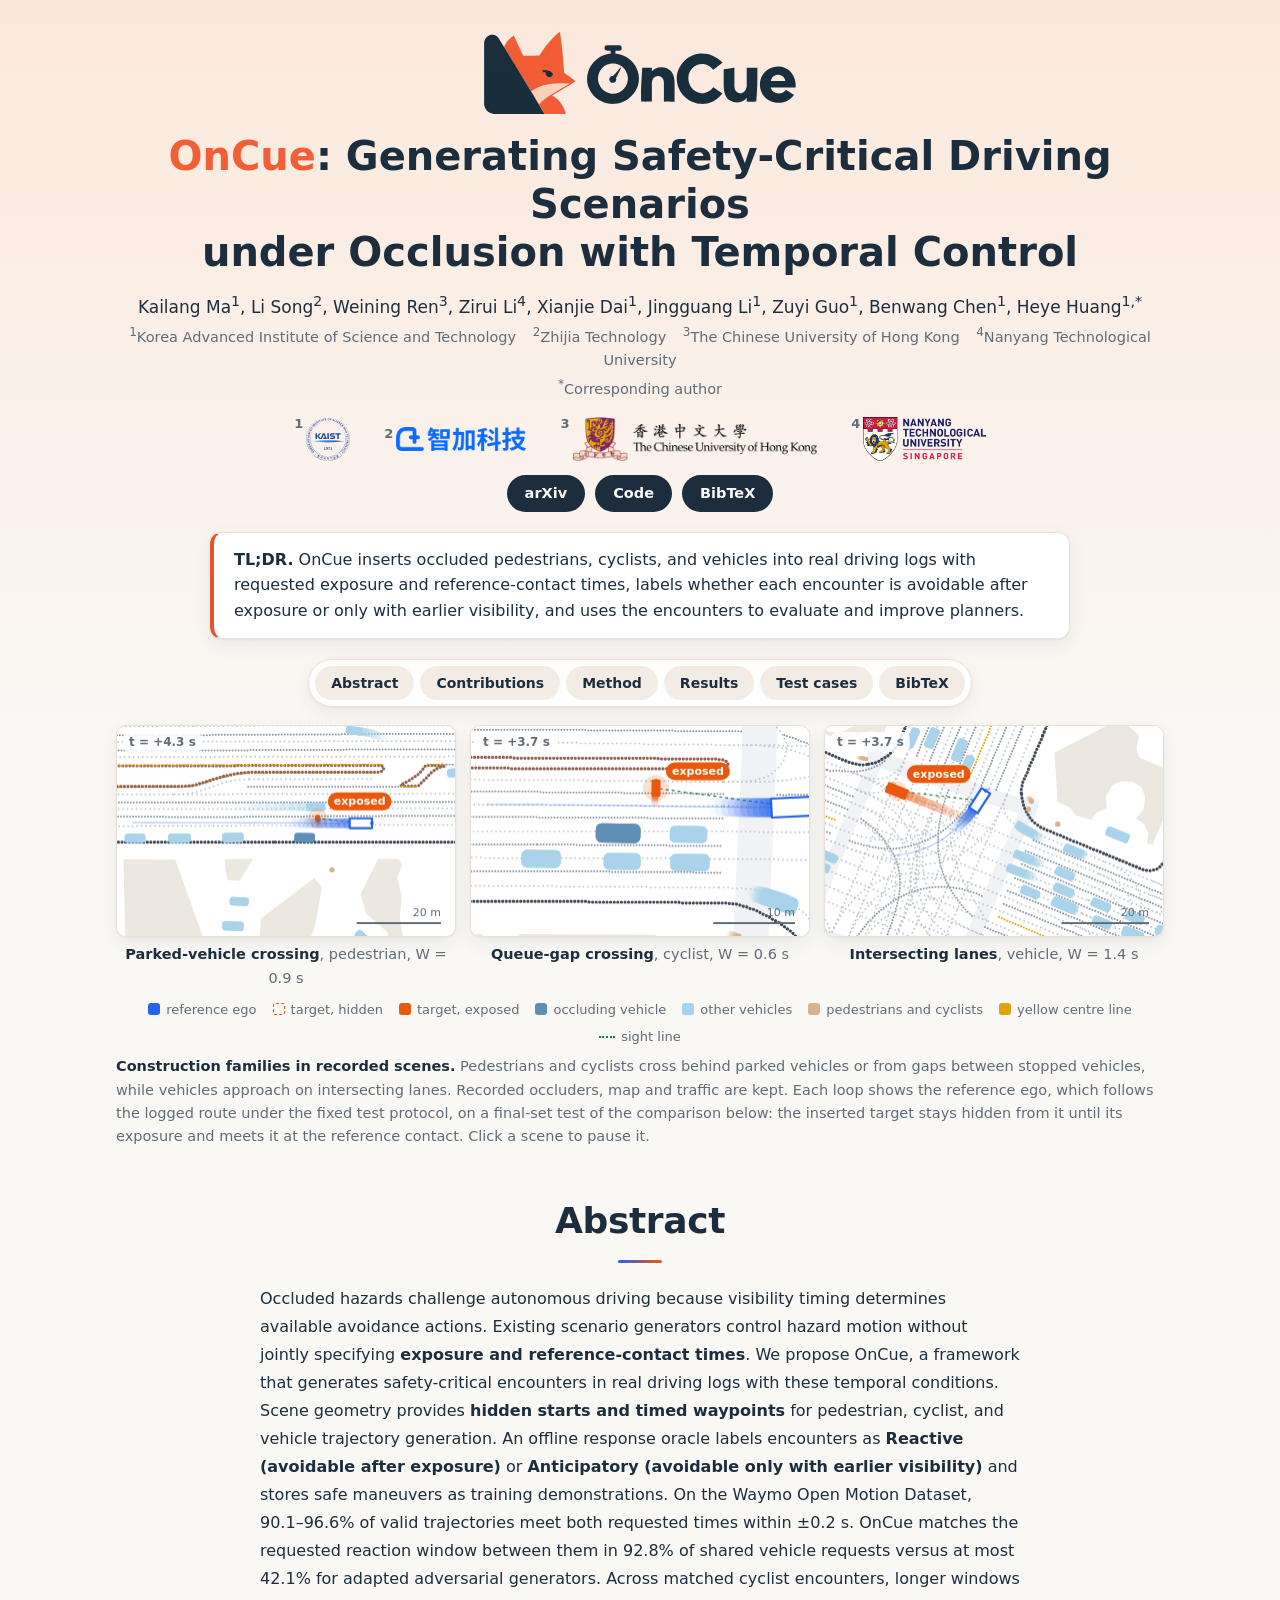
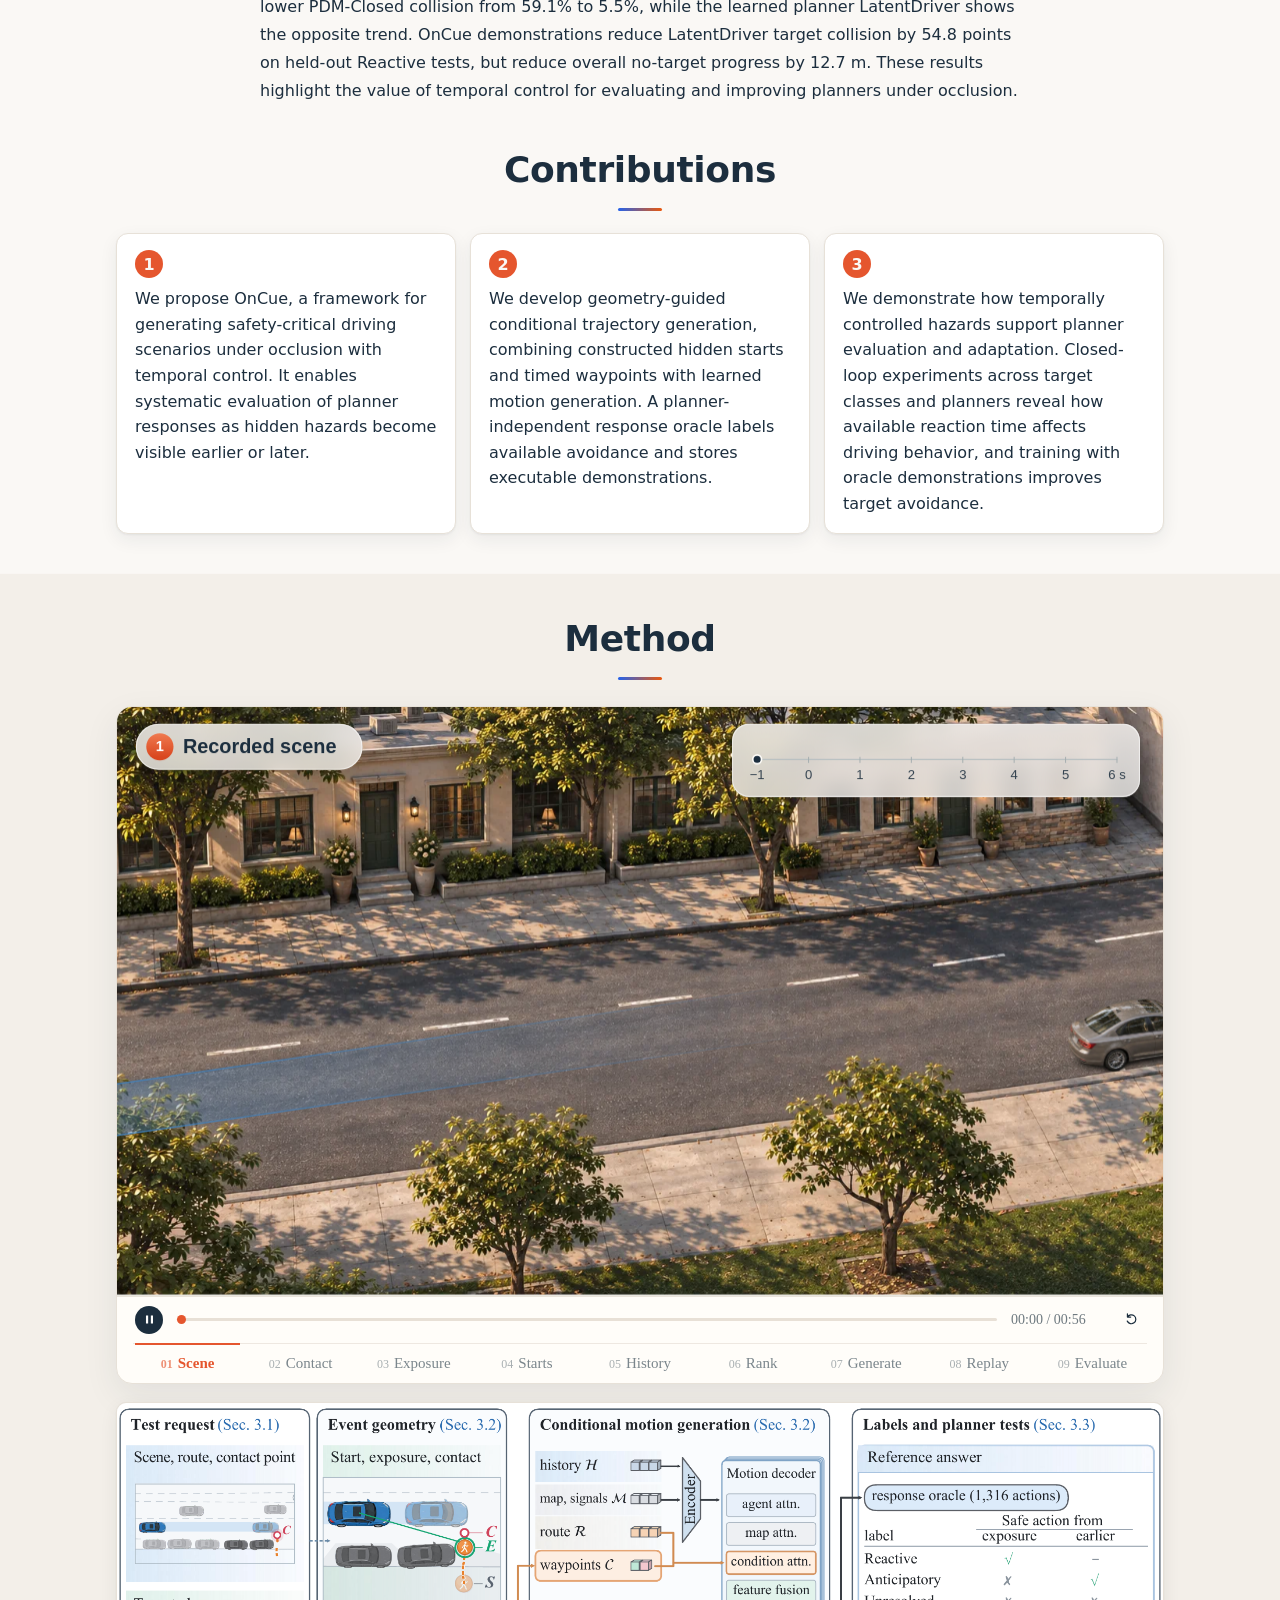
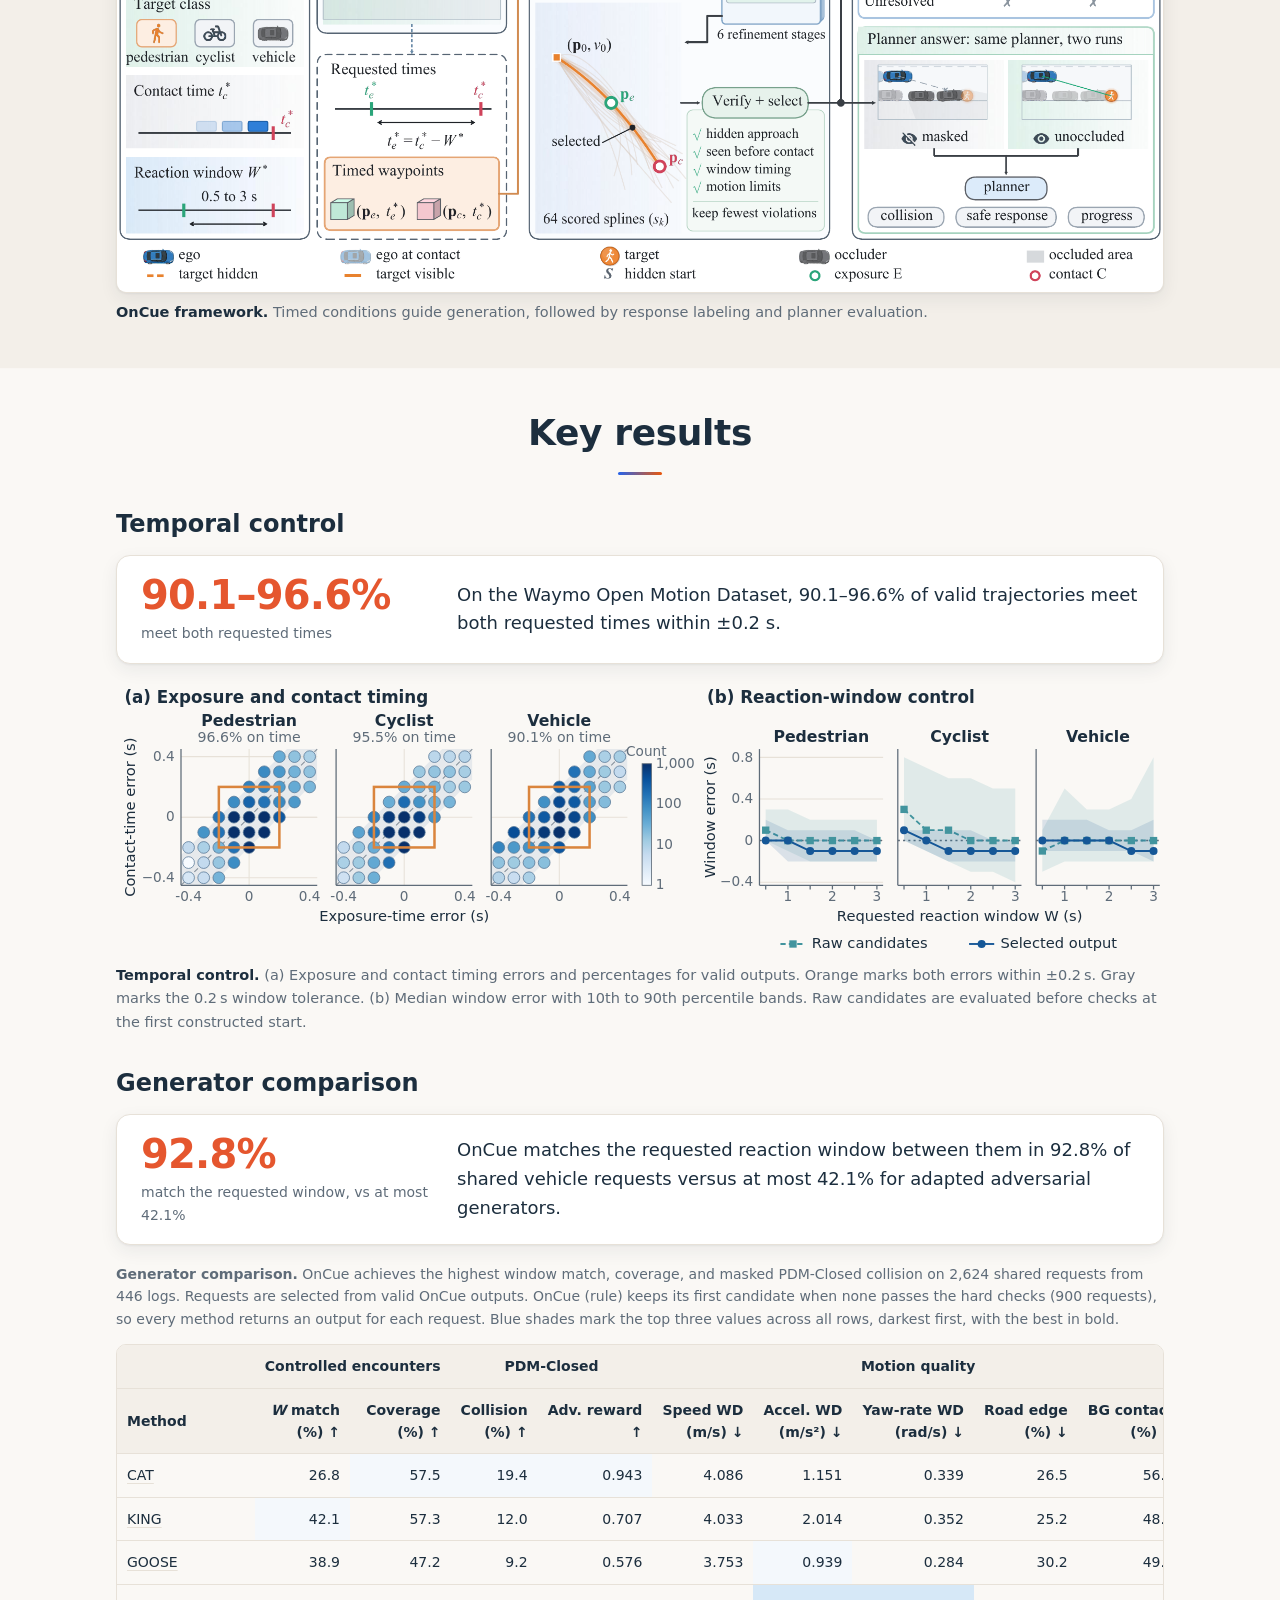
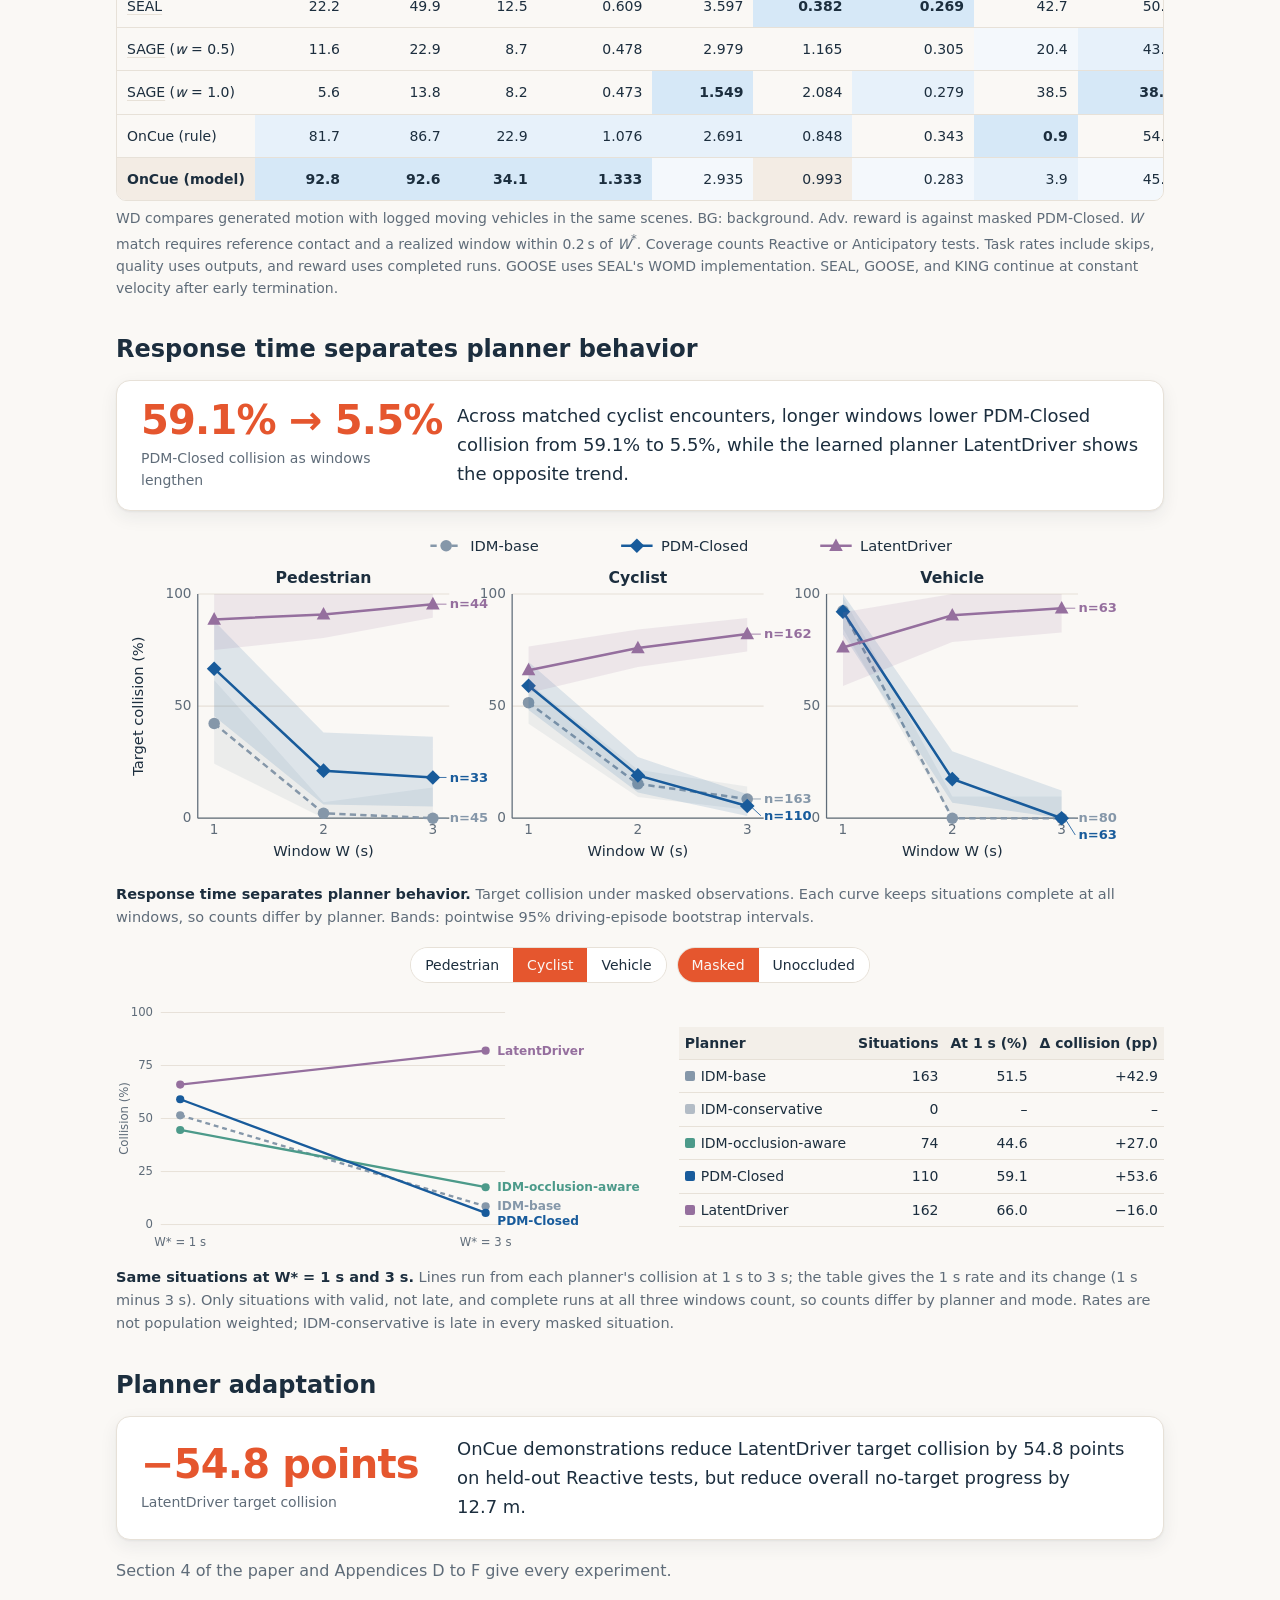
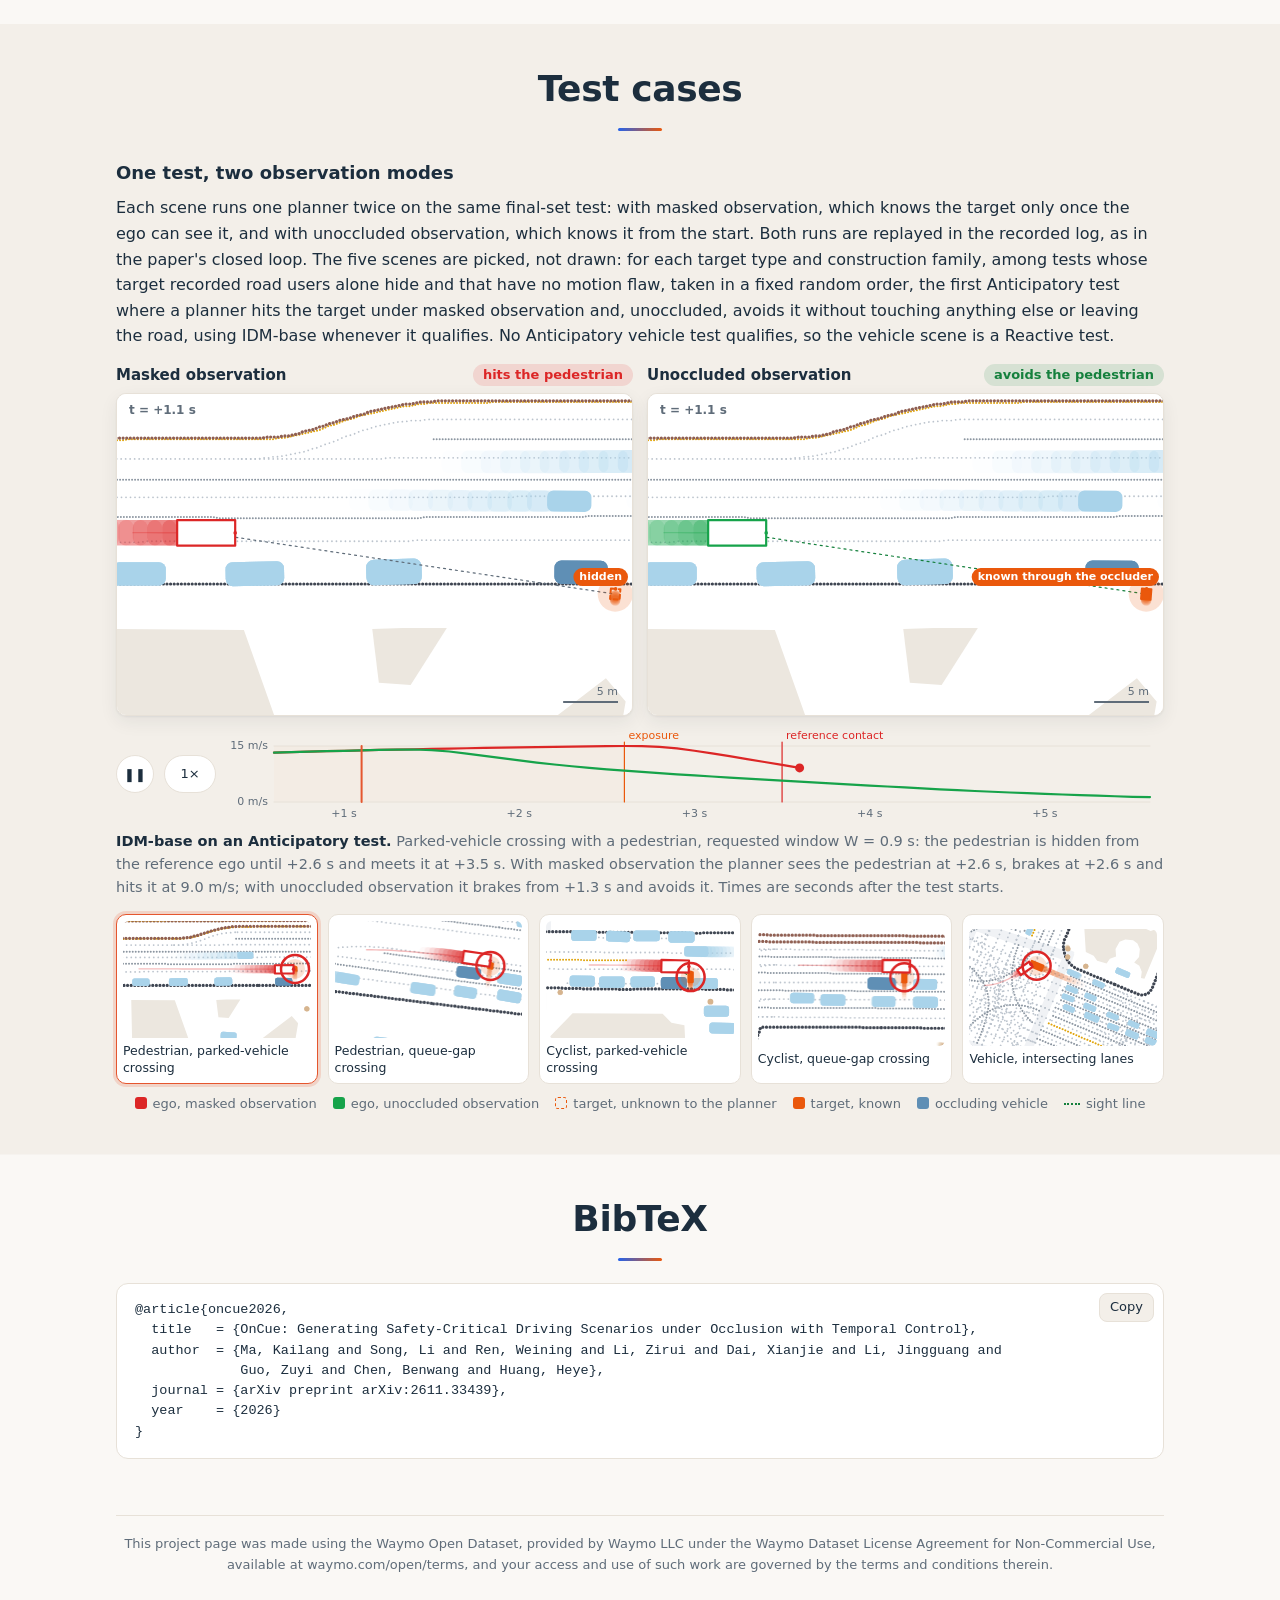
==== commit 597e278b: "Light versions of the KAIST, CUHK and NTU logos for dark themes: the README switches with prefers-co" ====
--- a/docs/index.html
+++ b/docs/index.html
@@ -66,6 +66,11 @@
   :root:not([data-theme="light"]) .logo-dark { display: block; } }
 :root[data-theme="dark"] .logo-light { display: none; }
 :root[data-theme="dark"] .logo-dark { display: block; }
+.affil .logo-dark { display: none; }
+@media (prefers-color-scheme: dark) { :root:not([data-theme="light"]) .affil .logo-light { display: none; }
+  :root:not([data-theme="light"]) .affil .logo-dark { display: inline; } }
+:root[data-theme="dark"] .affil .logo-light { display: none; }
+:root[data-theme="dark"] .affil .logo-dark { display: inline; }
 .venue { display: inline-block; color: var(--muted); margin: 0; padding: 3px 14px; border: 1px solid var(--line);
   border-radius: 999px; background: var(--card); font-size: 14px; }
 .tldr { max-width: 860px; margin: 20px auto 0; padding: 14px 20px; border: 1px solid var(--line); border-left: 4px solid var(--accent);
@@ -256,10 +261,10 @@
     <sup>3</sup>The Chinese University of Hong Kong &ensp; <sup>4</sup>Nanyang Technological University</p>
   <p class="affiliations"><sup>*</sup>Corresponding author</p>
   <div class="affil-logos">
-    <span class="affil"><sup>1</sup><img src="assets/affiliation-kaist.svg" alt="KAIST" style="height: 44px"></span>
+    <span class="affil"><sup>1</sup><img class="logo-light" src="assets/affiliation-kaist.svg" alt="KAIST" style="height: 44px"><img class="logo-dark" src="assets/affiliation-kaist-dark.svg" alt="KAIST" style="height: 44px"></span>
     <span class="affil"><sup>2</sup><img src="assets/affiliation-zhijia.png" alt="Zhijia Technology" style="height: 24px"></span>
-    <span class="affil"><sup>3</sup><img src="assets/affiliation-cuhk.png" alt="The Chinese University of Hong Kong" style="height: 44px"></span>
-    <span class="affil"><sup>4</sup><img src="assets/affiliation-ntu.png" alt="Nanyang Technological University" style="height: 44px"></span>
+    <span class="affil"><sup>3</sup><img class="logo-light" src="assets/affiliation-cuhk.png" alt="The Chinese University of Hong Kong" style="height: 44px"><img class="logo-dark" src="assets/affiliation-cuhk-dark.png" alt="The Chinese University of Hong Kong" style="height: 44px"></span>
+    <span class="affil"><sup>4</sup><img class="logo-light" src="assets/affiliation-ntu.png" alt="Nanyang Technological University" style="height: 44px"><img class="logo-dark" src="assets/affiliation-ntu-dark.png" alt="Nanyang Technological University" style="height: 44px"></span>
   </div>
   <p class="links"><a class="button" href="https://arxiv.org/abs/2611.33439">arXiv</a>
     <a class="button" href="https://github.com/mankasto/oncue">Code</a><a class="button" href="#bibtex">BibTeX</a></p>
